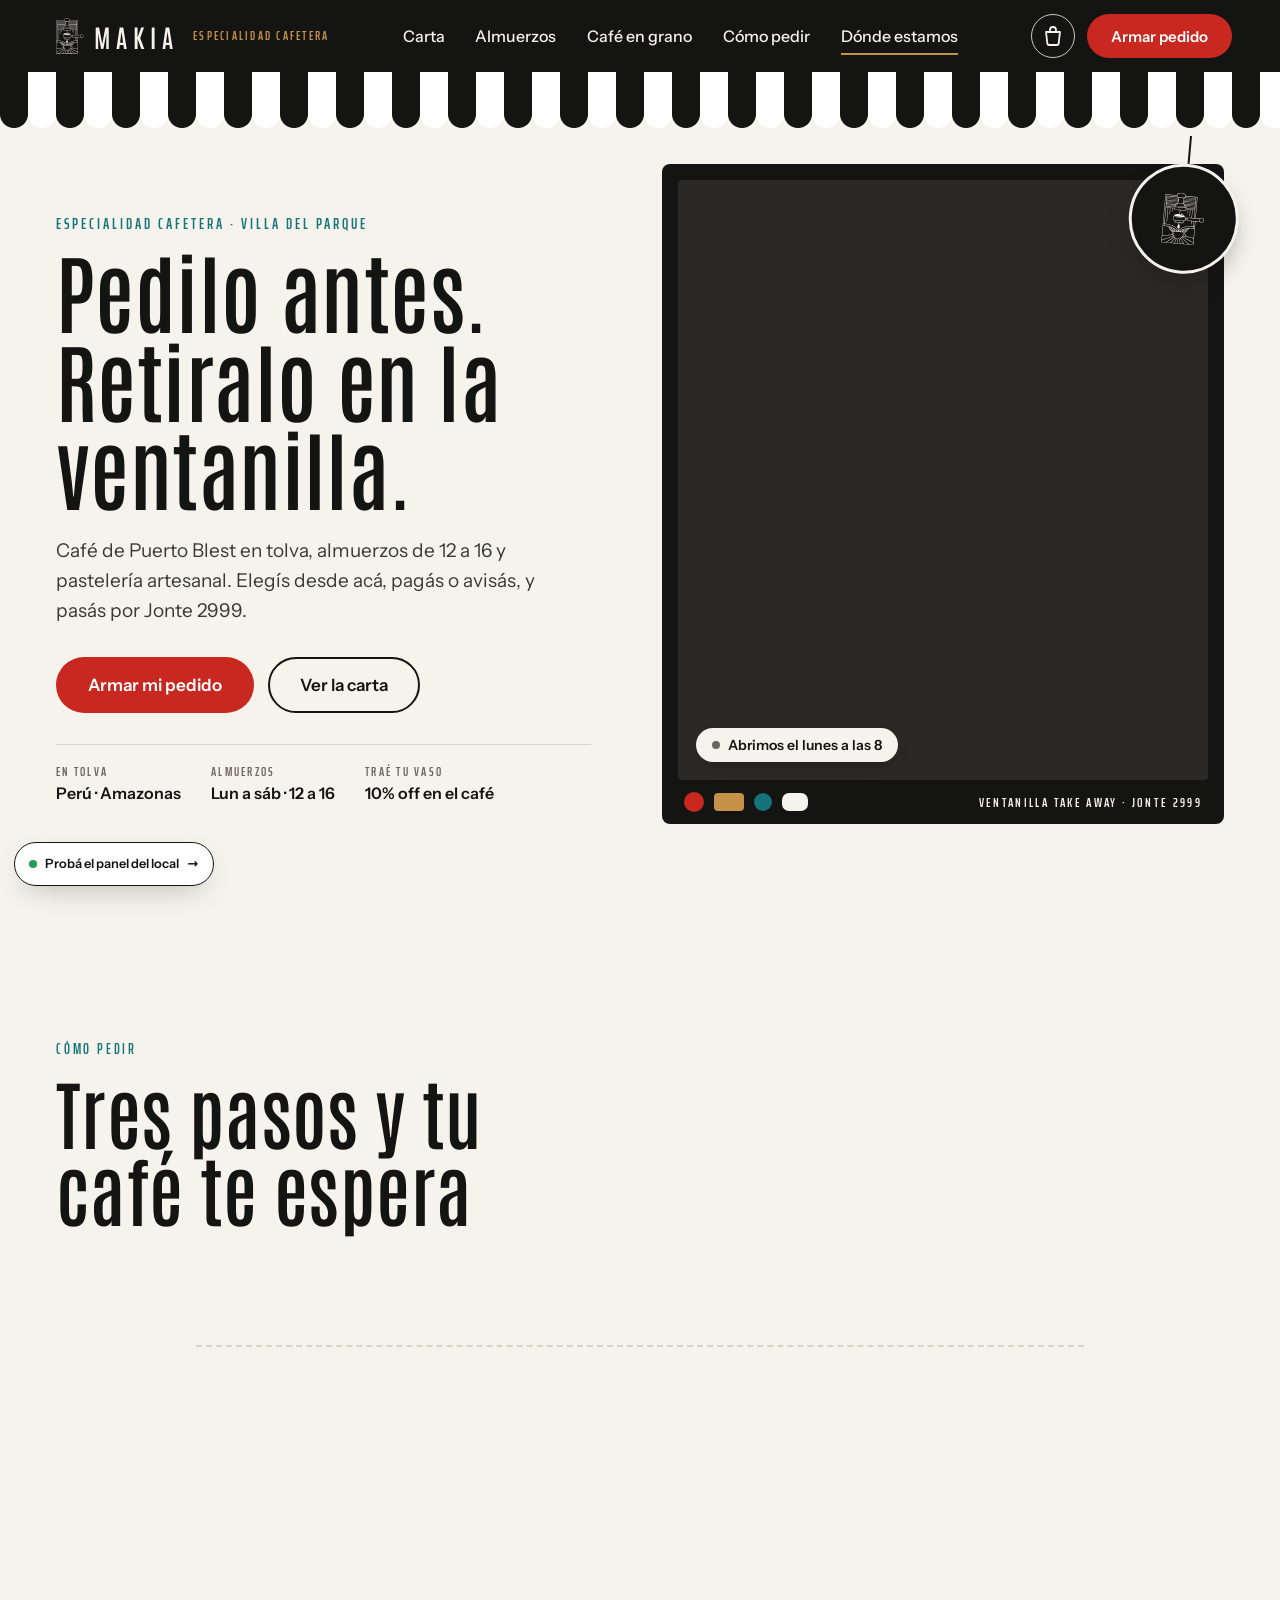
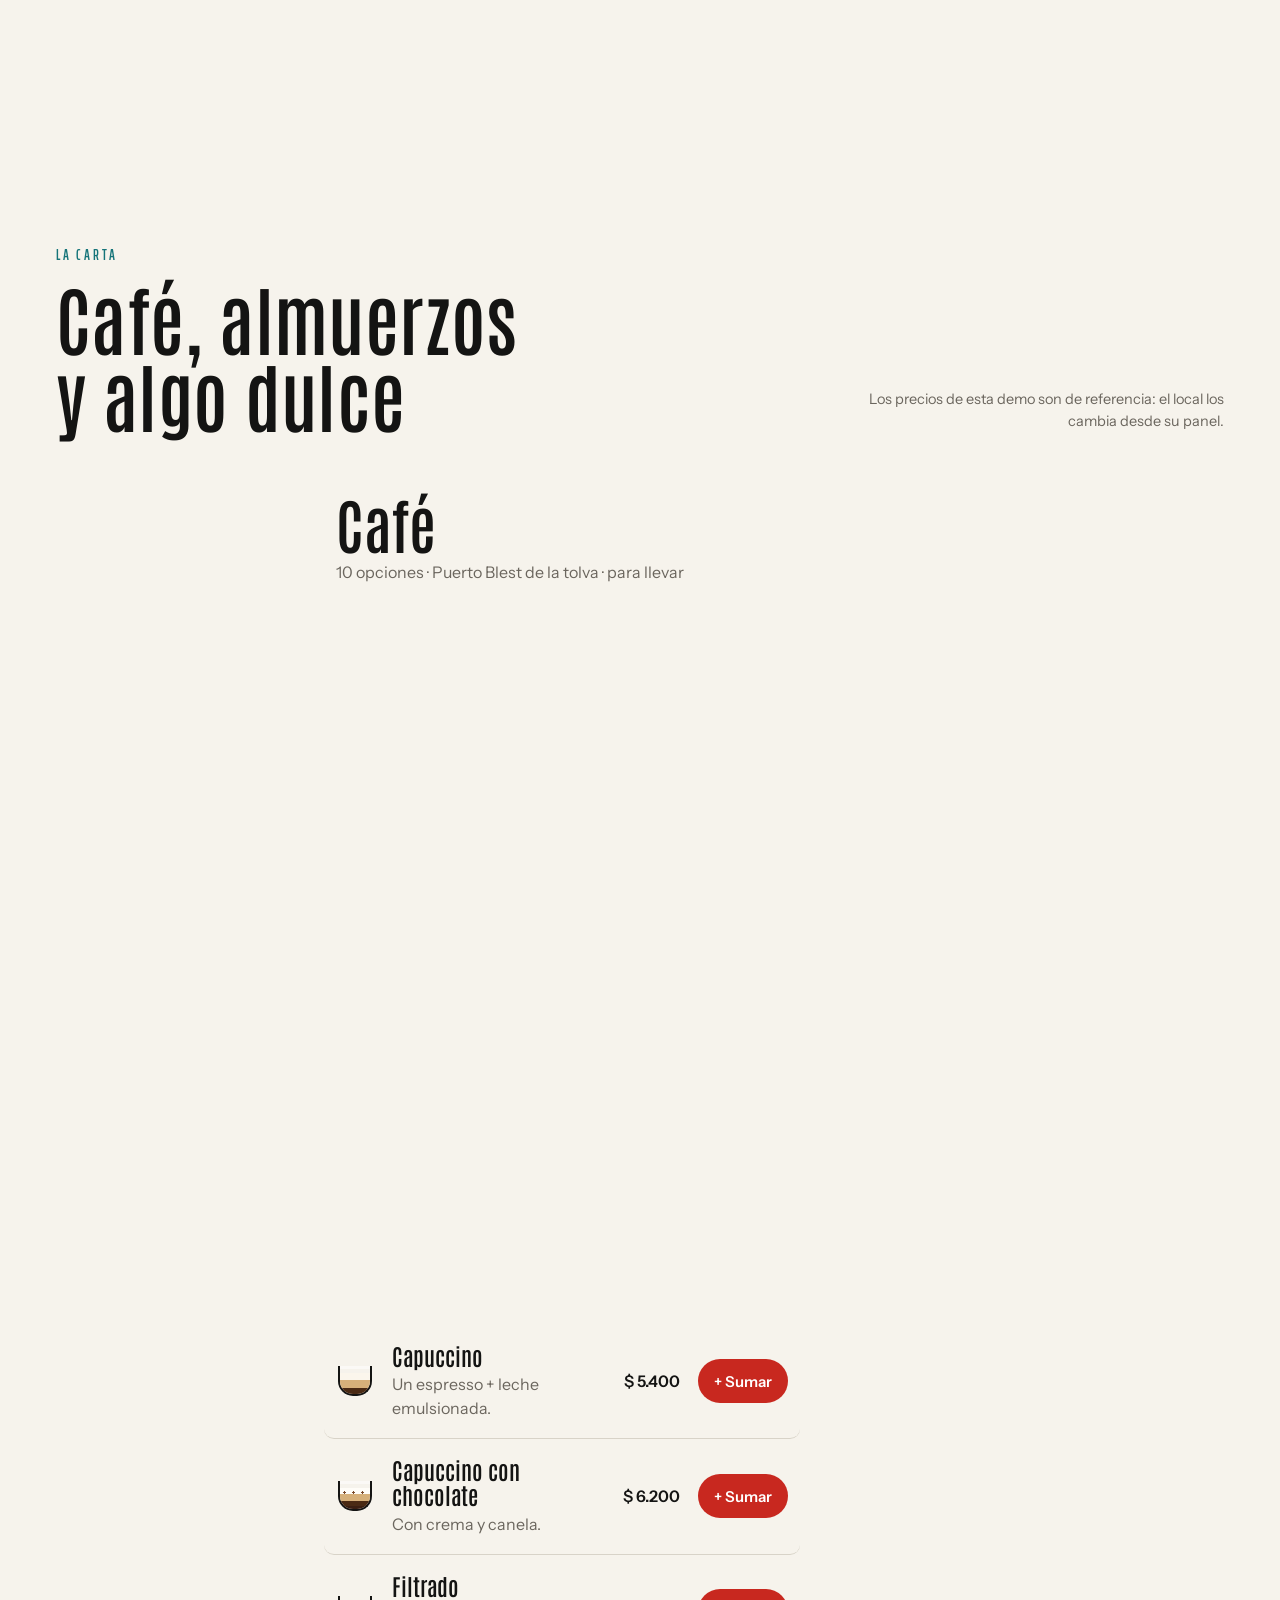
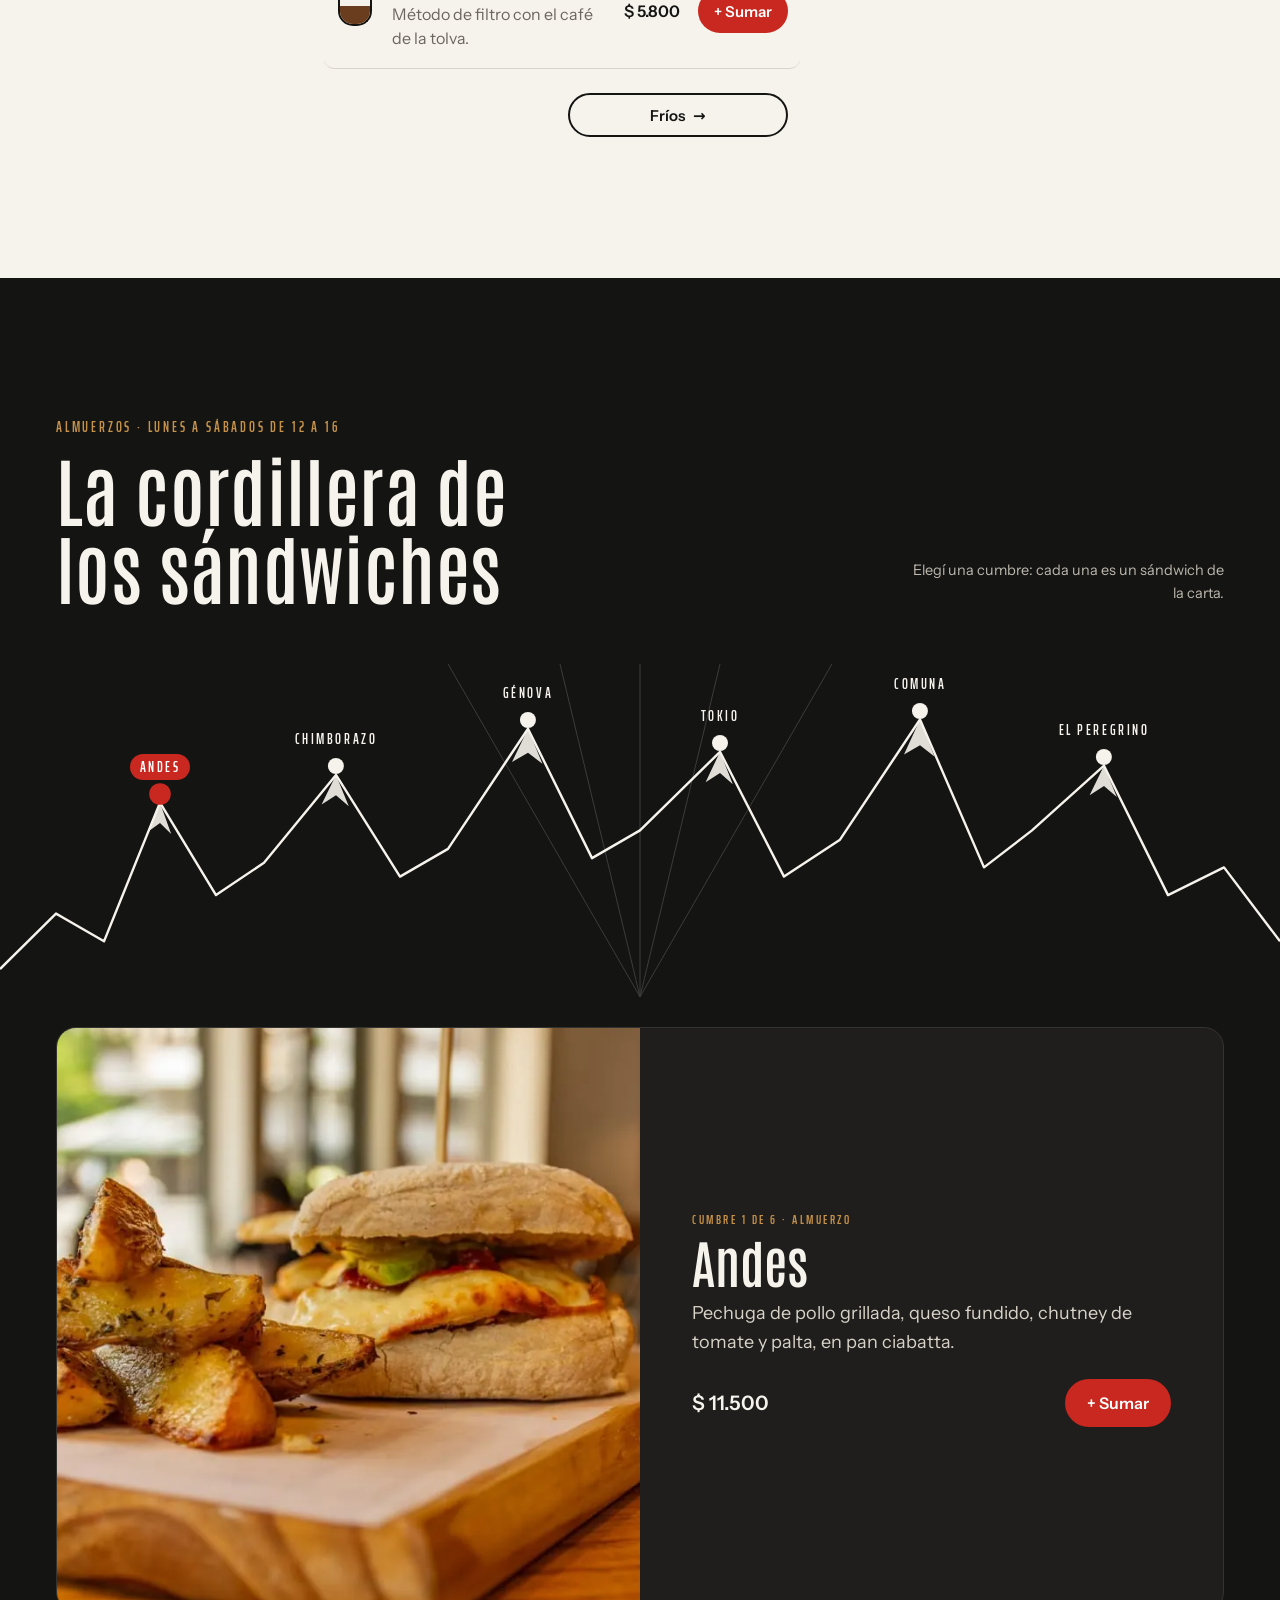
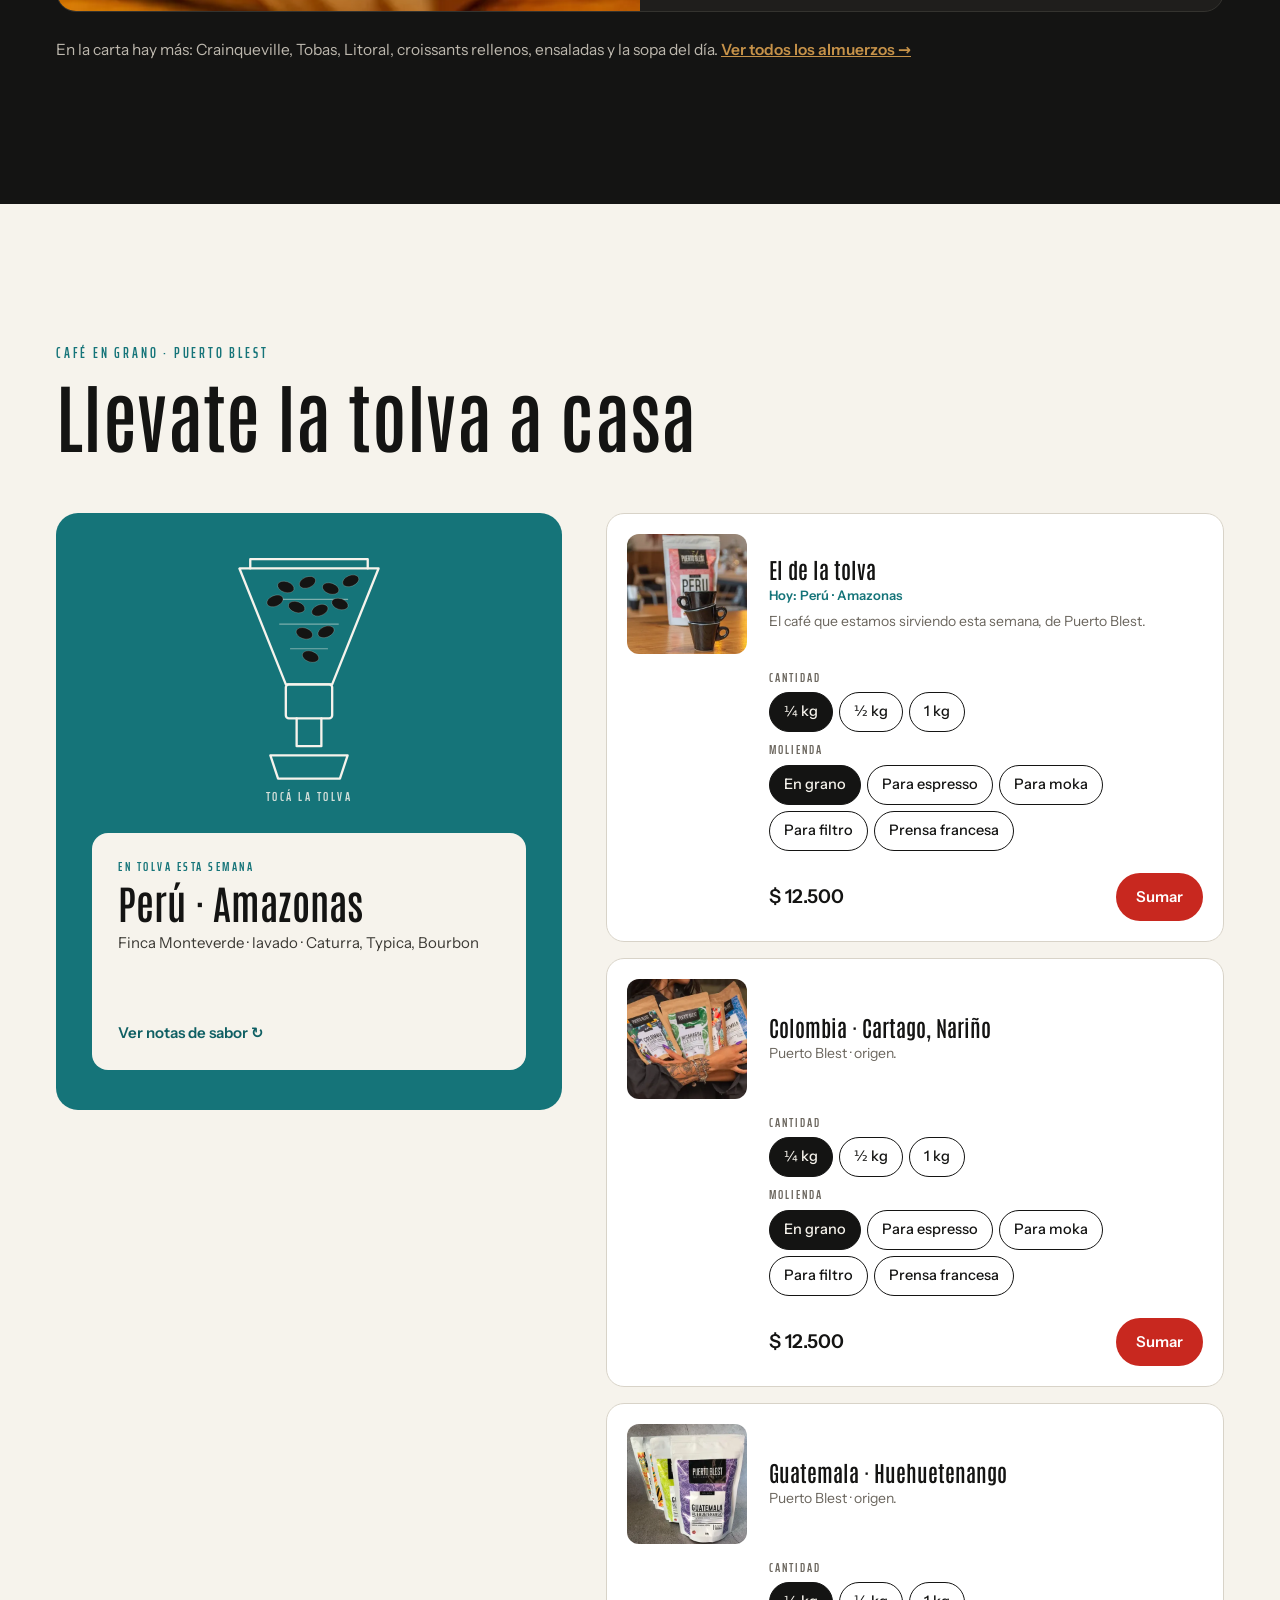
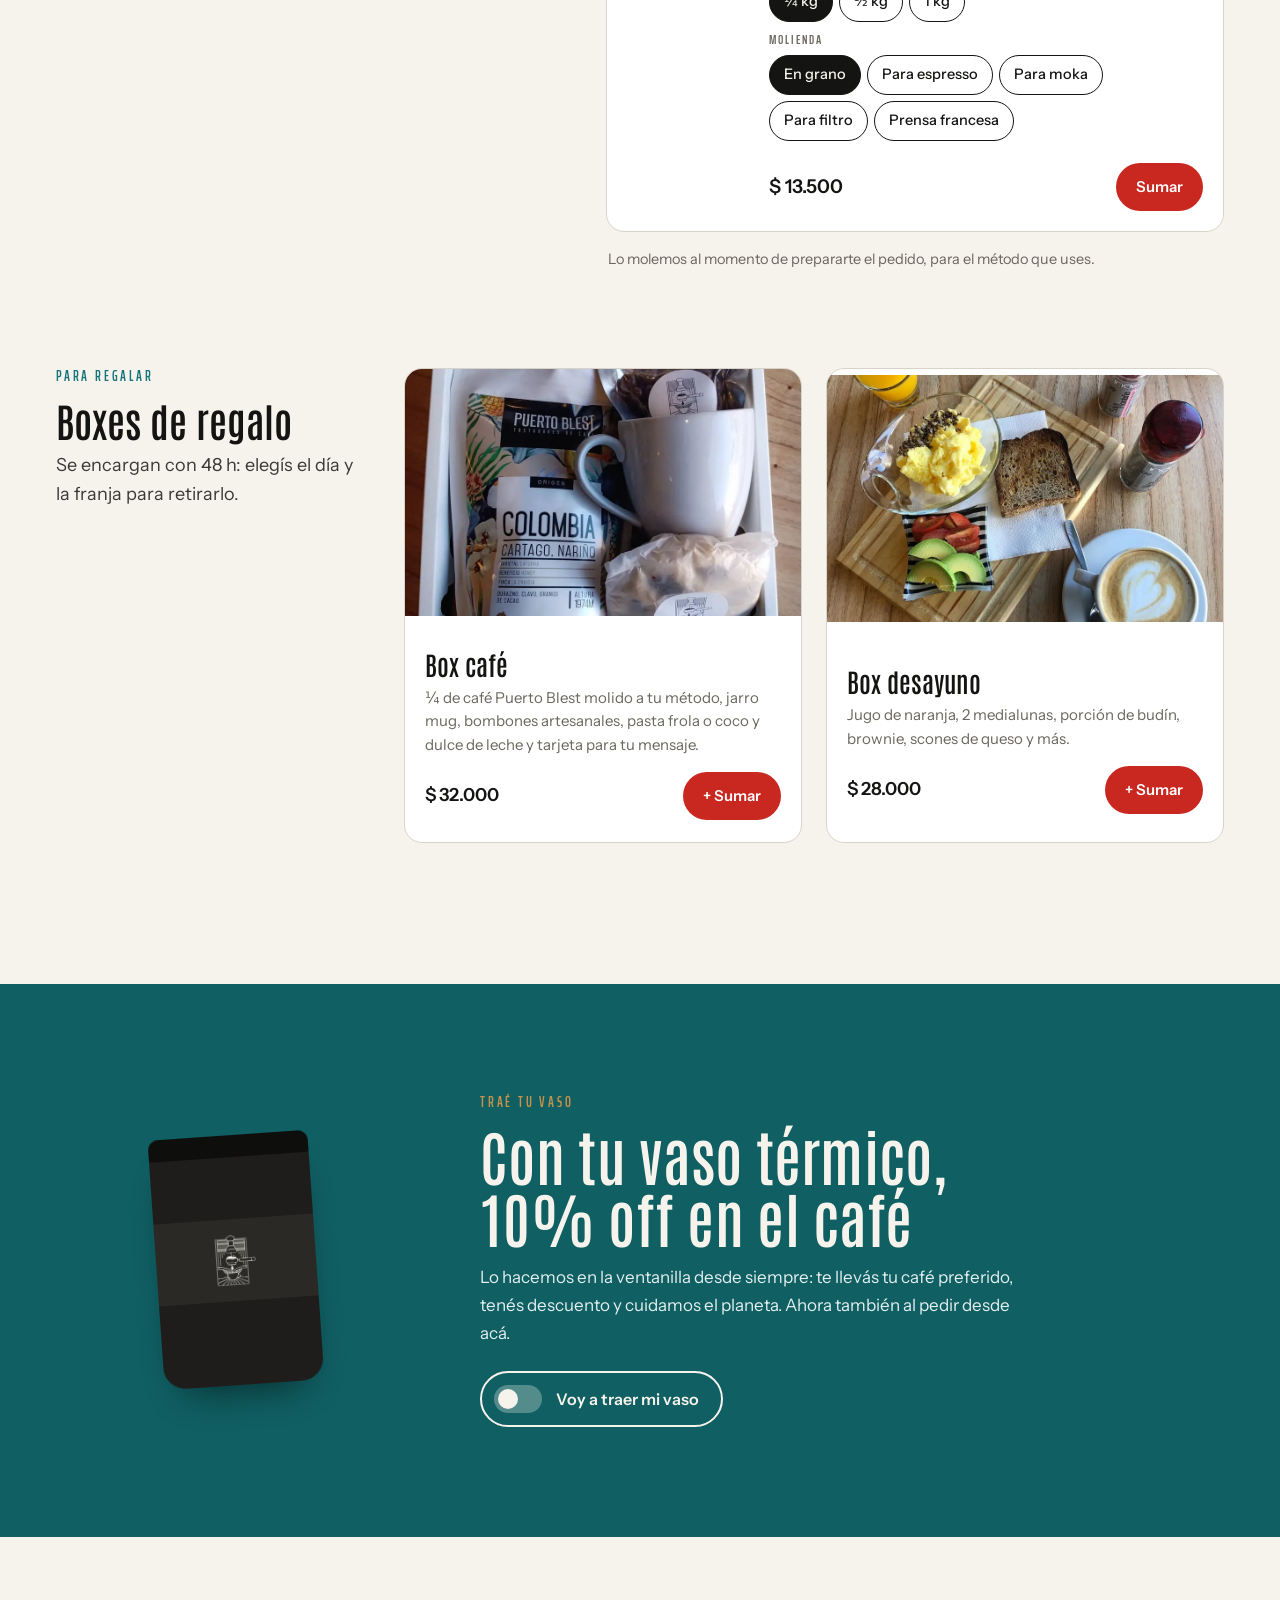
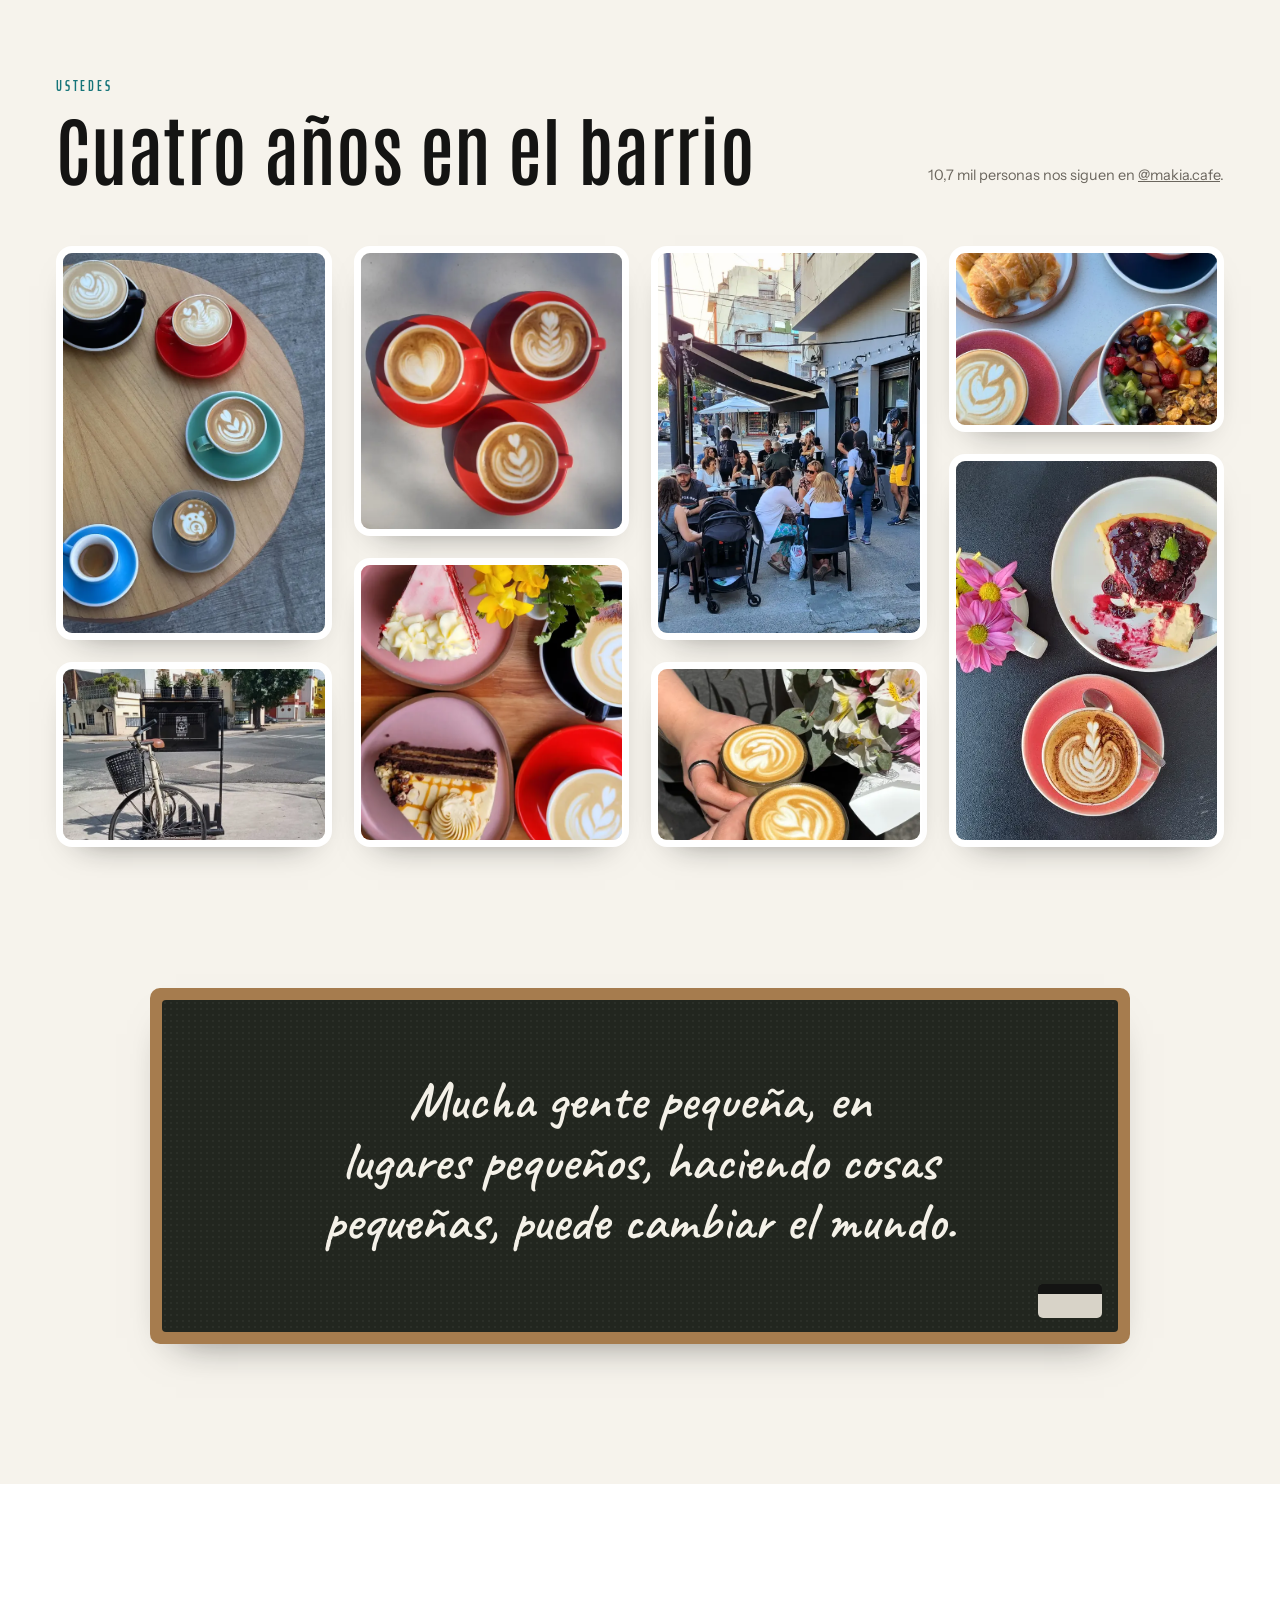
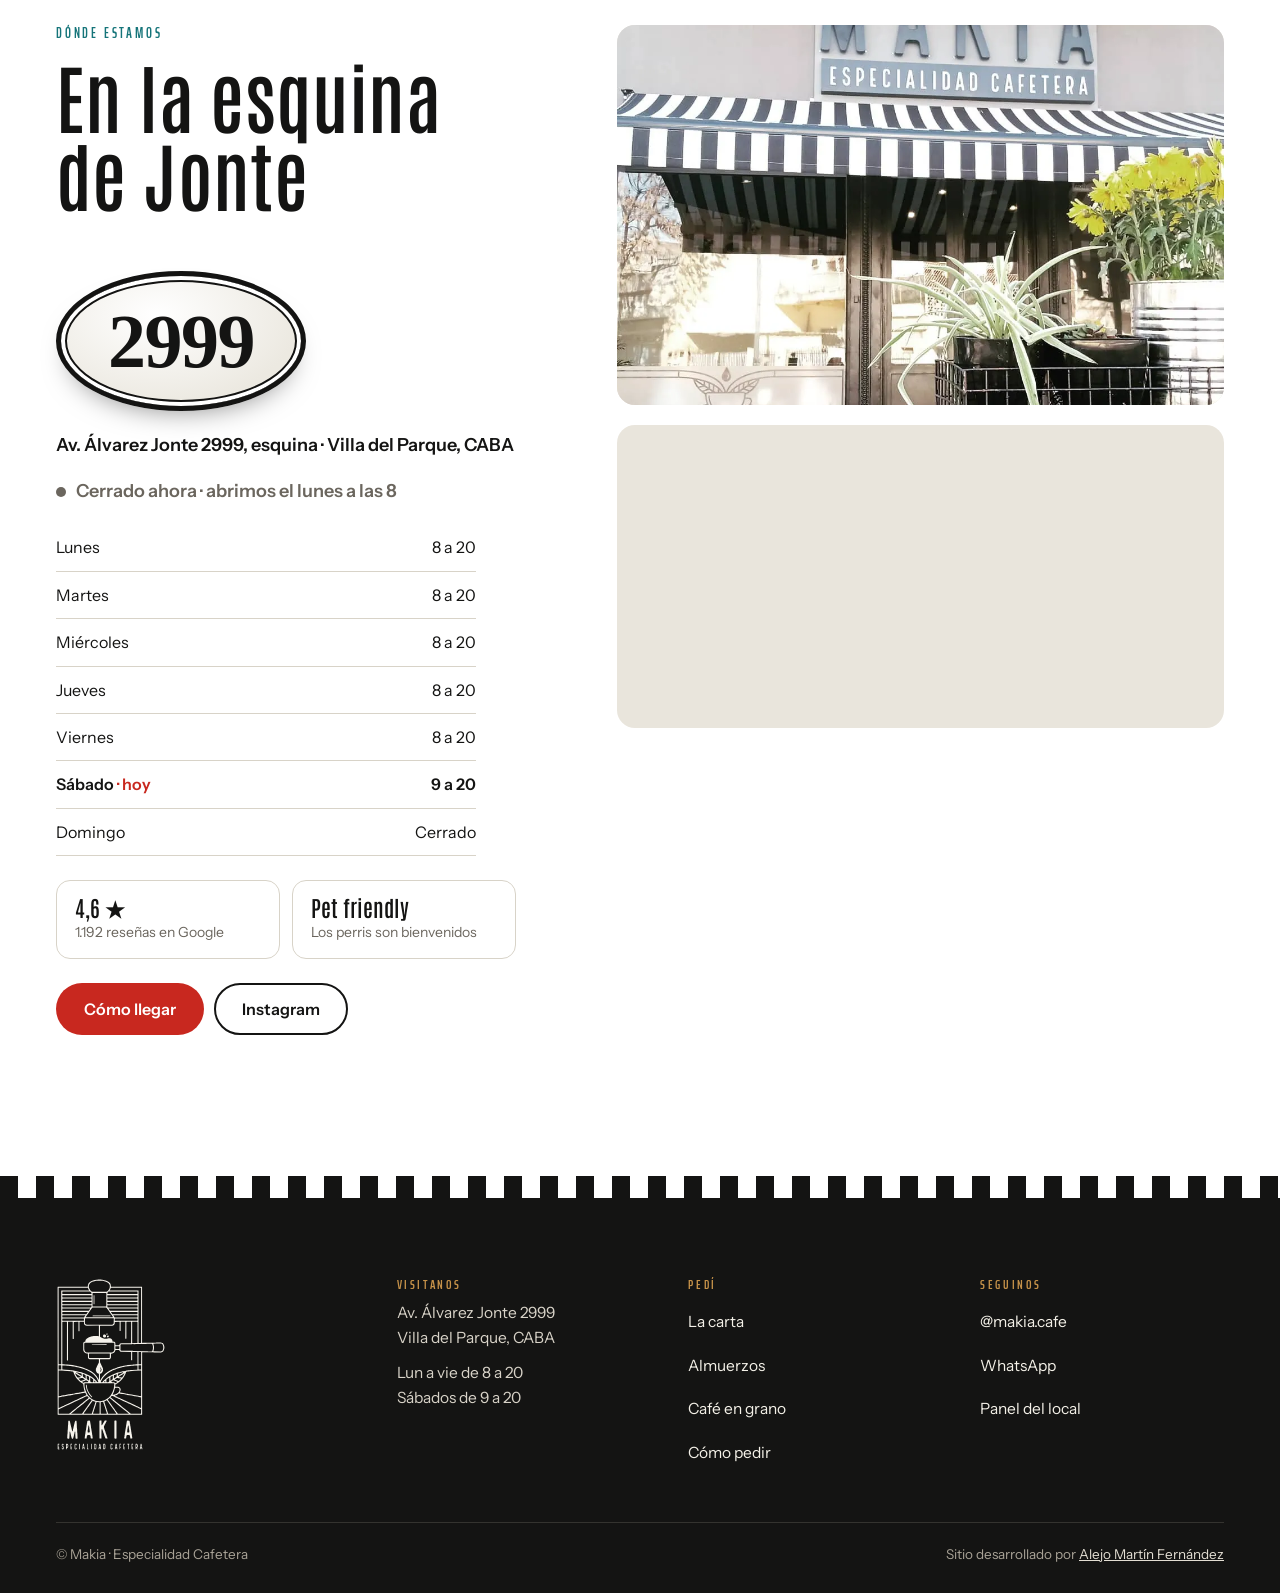
==== index.html @ 85fa6b1b "Demo web de Makia · Especialidad Cafetera (kit 1.11) Co-Authored-By: Claude Opus 5.5 <noreply@anthro" ====
<!doctype html>
<html lang="es">
<head>
<meta charset="utf-8">
<meta name="viewport" content="width=device-width, initial-scale=1, viewport-fit=cover">
<title>Makia · Especialidad Cafetera en Villa del Parque</title>
<meta name="description" content="Mirá la carta, pedí tu café y retiralo en la ventanilla de Jonte 2999. Café de Puerto Blest, almuerzos de 12 a 16 y café en grano.">
<meta property="og:type" content="website">
<meta property="og:site_name" content="Makia · Especialidad Cafetera">
<meta property="og:url" content="https://makia-cafe.vercel.app/">
<meta property="og:title" content="Makia · Especialidad Cafetera en Villa del Parque">
<meta property="og:description" content="Mirá la carta, pedí tu café y retiralo en la ventanilla de Jonte 2999.">
<meta property="og:image" content="https://makia-cafe.vercel.app/img/og.jpg?v=1">
<meta property="og:image:width" content="1200">
<meta property="og:image:height" content="630">
<meta property="og:image:type" content="image/jpeg">
<meta property="og:image:alt" content="Makia · Pedilo antes de llegar">
<meta name="twitter:card" content="summary_large_image">
<meta name="twitter:image" content="https://makia-cafe.vercel.app/img/og.jpg?v=1">
<meta name="theme-color" content="#141413">
<link rel="icon" href="img/favicon.png">
<link rel="apple-touch-icon" href="img/apple-touch-icon.png">
<script>
  // intro: solo con JS y sin "reducir movimiento" (así no hay parpadeo ni nada trabado)
  (function () { var d = document.documentElement; d.classList.add('js');
    if (!matchMedia('(prefers-reduced-motion: reduce)').matches) d.classList.add('con-intro'); })();
</script>
<link rel="preload" href="fonts/antonio-latin-600-normal.woff2" as="font" type="font/woff2" crossorigin>
<link rel="preload" href="fonts/instrument-sans-latin-400-normal.woff2" as="font" type="font/woff2" crossorigin>
<link rel="preload" as="image" href="img/h/hero-m.webp" imagesrcset="img/h/hero-m.webp 900w, img/h/hero-m-lg.webp 1300w" imagesizes="92vw" media="(max-width: 899px)">
<link rel="preload" as="image" href="img/h/hero-d.webp" imagesrcset="img/h/hero-d.webp 1100w, img/h/hero-d-lg.webp 1600w" imagesizes="(min-width: 1320px) 600px, 46vw" media="(min-width: 900px)">
<link rel="stylesheet" href="css/fuentes.css?v=1">
<link rel="stylesheet" href="kit/kit.css?v=3">
<link rel="stylesheet" href="css/makia.css?v=1">
</head>
<body>

<div class="intro" aria-hidden="true">
  <div class="intro__toldo"><span class="toldo"></span><span class="feston"></span></div>
  <div class="intro__logo">
    <img src="img/logo-crema.svg" alt="" width="344" height="540">
    <span class="intro__gota"></span>
  </div>
</div>

<a class="saltar" href="#carta">Ir a la carta</a>

<header class="top" id="top">
  <div class="top__in">
    <a class="marca" href="#inicio" aria-label="Makia, inicio">
      <img src="img/icono-crema.svg" alt="" width="344" height="431">
      <span class="marca__txt">MAKIA</span>
      <span class="marca__sub">Especialidad cafetera</span>
    </a>
    <nav class="nav" aria-label="Secciones">
      <a href="#carta">Carta</a><a href="#almuerzos">Almuerzos</a><a href="#grano">Café en grano</a><a href="#como">Cómo pedir</a><a href="#donde">Dónde estamos</a>
    </nav>
    <div class="top__acc">
      <button type="button" class="top__carro" data-kit-open="carrito" data-kit-target aria-label="Ver mi pedido">
        <svg viewBox="0 0 24 24" aria-hidden="true"><path d="M5 8h14l-1.3 11.1a2 2 0 0 1-2 1.9H8.3a2 2 0 0 1-2-1.9L5 8Z"/><path d="M9 8V6a3 3 0 0 1 6 0v2"/></svg>
        <b class="top__n" hidden>0</b>
      </button>
      <a class="btn btn--rojo btn--chico top__pedir" href="#carta">
        <span class="solo-d">Armar pedido</span><span class="solo-m">Pedir</span>
      </a>
      <button type="button" class="top__menu" aria-label="Abrir menú" aria-expanded="false" aria-controls="menu-m">
        <svg viewBox="0 0 24 24" aria-hidden="true"><path d="M4 7h16M4 12h16M4 17h16"/></svg>
      </button>
    </div>
  </div>
</header>

<div class="menu-m" id="menu-m" hidden>
  <nav aria-label="Menú">
    <a href="#carta">Carta</a><a href="#almuerzos">Almuerzos</a><a href="#grano">Café en grano</a><a href="#como">Cómo pedir</a><a href="#donde">Dónde estamos</a>
  </nav>
  <p class="menu-m__pie">Av. Álvarez Jonte 2999 · Lun a vie 8 a 20 · Sáb 9 a 20</p>
</div>

<main id="inicio">

  <!-- HERO · toldo y ventanilla -->
  <section class="hero" aria-labelledby="hero-t">
    <div class="hero__toldo" aria-hidden="true"><span class="toldo"></span><span class="feston"></span></div>
    <div class="hero__in">
      <div class="hero__txt">
        <p class="eti hero__eti"><span>Especialidad cafetera · Villa del Parque</span></p>
        <h1 class="hero__t" id="hero-t">
          <span class="ln"><span>Pedilo antes.</span></span>
          <span class="ln"><span>Retiralo en la</span></span>
          <span class="ln"><span>ventanilla.</span></span>
        </h1>
        <p class="hero__p"><span class="solo-d">Café de Puerto Blest en tolva, almuerzos de 12 a 16 y pastelería artesanal. Elegís desde acá, pagás o avisás, y pasás por Jonte 2999.</span><span class="solo-m">Café de Puerto Blest, almuerzos de 12 a 16 y pastelería. Elegís acá y pasás por Jonte 2999.</span></p>
        <div class="hero__ctas">
          <a class="btn btn--rojo" href="#carta">Armar mi pedido</a>
          <a class="btn btn--linea" href="#carta" data-ir-carta>Ver la carta</a>
        </div>
        <dl class="hero__info">
          <div><dt>En tolva</dt><dd data-kit-destacado="tolva.origen">Perú · Amazonas</dd></div>
          <div><dt>Almuerzos</dt><dd>Lun a sáb · 12 a 16</dd></div>
          <div><dt>Traé tu vaso</dt><dd>10% off en el café</dd></div>
        </dl>
      </div>
      <figure class="ventana">
        <div class="ventana__marco">
          <div class="ventana__foto">
            <picture>
              <source media="(min-width: 900px)" srcset="img/h/hero-d.webp 1100w, img/h/hero-d-lg.webp 1600w" sizes="(min-width: 1320px) 600px, 46vw">
              <img src="img/h/hero-m.webp" srcset="img/h/hero-m.webp 900w, img/h/hero-m-lg.webp 1300w" sizes="(max-width: 899px) 92vw, 600px" alt="Café para llevar y croissant de Makia" width="900" height="1250" fetchpriority="high" decoding="async">
            </picture>
            <span class="chip-abierto" data-abierto><i></i><span>Abierto · hasta las 20</span></span>
          </div>
          <div class="ventana__repisa" aria-hidden="true">
            <i class="st st--rojo"></i><i class="st st--crema"></i><i class="st st--turq"></i><i class="st st--blanco"></i>
            <span>Ventanilla take away · Jonte 2999</span>
          </div>
        </div>
        <div class="cartel" aria-hidden="true"><i></i><span><img src="img/icono-crema.svg" alt="" width="344" height="431"></span></div>
      </figure>
    </div>
  </section>

  <!-- CÓMO PEDIR -->
  <section class="pasos sec" id="como" aria-labelledby="pasos-t">
    <div class="wrap">
      <header class="cab" data-r>
        <p class="eti">Cómo pedir</p>
        <h2 class="t2" id="pasos-t">Tres pasos y tu café te espera</h2>
      </header>
      <ol class="pasos__lista">
        <li class="paso" data-r style="--d:0">
          <svg class="paso__ico" viewBox="0 0 64 64" aria-hidden="true"><path d="M18 16h28l-3 40H21Z"/><path d="M16 16h32M22 10h20l2 6H20Z"/><path d="M20 30h24"/></svg>
          <span class="paso__n">1</span>
          <h3>Elegí</h3><p>Tu café, el almuerzo o algo dulce de la carta. También el café en grano para tu casa.</p>
        </li>
        <li class="paso" data-r style="--d:1">
          <svg class="paso__ico" viewBox="0 0 64 64" aria-hidden="true"><rect x="20" y="6" width="24" height="52" rx="5"/><path d="M28 50h8"/><path d="M26 22l5 5 9-10"/></svg>
          <span class="paso__n">2</span>
          <h3>Pagá o avisá</h3><p>Con Mercado Pago, en efectivo al retirar o confirmando por WhatsApp. Elegís a qué hora pasás.</p>
        </li>
        <li class="paso" data-r style="--d:2">
          <svg class="paso__ico" viewBox="0 0 64 64" aria-hidden="true"><rect x="8" y="10" width="48" height="36" rx="2"/><path d="M8 46h48v8H8z"/><path d="M14 10V6h36v4"/><path d="M26 46c0-6 12-6 12 0"/></svg>
          <span class="paso__n">3</span>
          <h3>Retirá en la ventanilla</h3><p>Pasás por la ventanilla de Jonte 2999 y te lo damos listo. Con tu vaso térmico, 10% off.</p>
        </li>
      </ol>
    </div>
  </section>

  <!-- CARTA -->
  <section class="carta sec" id="carta" aria-labelledby="carta-t">
    <div class="wrap">
      <header class="cab cab--fila" data-r>
        <div>
          <p class="eti">La carta</p>
          <h2 class="t2" id="carta-t">Café, almuerzos y algo dulce</h2>
        </div>
        <p class="cab__nota">Los precios de esta demo son de referencia: el local los cambia desde su panel.</p>
      </header>
      <div class="carta__grid">
        <div class="carta__main">
          <div class="carta__head" aria-live="polite">
            <h3 class="carta__sec">Café</h3>
            <p class="carta__meta">10 opciones · todo para llevar por la ventanilla</p>
          </div>
          <div class="taza-m" aria-hidden="true">
            <div class="taza taza--m"><div class="taza__cuerpo"><div class="taza__liq"></div></div><i class="taza__asa"></i><i class="taza__plato"></i></div>
            <div class="taza-m__txt"><span class="eti eti--chica">Armá tu taza</span><b class="taza__nombre">Flat white</b><span class="taza__capas-t"></span></div>
          </div>
          <div data-kit="carta" id="carta-principal" data-kit-categorias="cafe,frios,entrepanes,dulce" class="carta__kit"></div>
          <div class="carta__nav">
            <button type="button" class="btn btn--linea btn--chico" data-carta-mover="-1"><span aria-hidden="true">←</span> <span data-carta-prev>Anterior</span></button>
            <button type="button" class="btn btn--linea btn--chico" data-carta-mover="1"><span data-carta-next>Siguiente</span> <span aria-hidden="true">→</span></button>
          </div>
        </div>
        <aside class="carta__aside" aria-hidden="true">
          <div class="aside__taza">
            <p class="eti eti--chica">Armá tu taza</p>
            <div class="taza taza--d"><div class="taza__cuerpo"><div class="taza__liq"></div></div><i class="taza__asa"></i><i class="taza__plato"></i></div>
            <b class="taza__nombre">Flat white</b>
            <ul class="taza__capas"></ul>
            <p class="aside__hint">Pasá el mouse por la carta y la taza se arma sola.</p>
          </div>
          <figure class="aside__foto">
            <div class="aside__img"><img alt="" width="900" height="900" decoding="async"></div>
            <figcaption></figcaption>
          </figure>
        </aside>
      </div>
    </div>
  </section>

  <!-- ALMUERZOS · la cordillera -->
  <section class="cordi sec sec--negra" id="almuerzos" aria-labelledby="cordi-t">
    <div class="wrap">
      <header class="cab cab--fila" data-r>
        <div>
          <p class="eti eti--crema">Almuerzos · lunes a sábados de 12 a 16</p>
          <h2 class="t2" id="cordi-t">La cordillera de los sándwiches</h2>
        </div>
        <p class="cab__nota">Elegí una cumbre: cada una es un sándwich de la carta.</p>
      </header>
    </div>
    <div class="cordi__scroll" tabindex="-1">
      <div class="cordi__mapa">
        <svg class="cordi__svg" viewBox="0 0 1600 360" preserveAspectRatio="none" aria-hidden="true">
          <path class="cordi__sol" d="M800 360 L560 0 M800 360 L700 0 M800 360 L800 0 M800 360 L900 0 M800 360 L1040 0"/>
          <path class="cordi__linea" d="M0 330 L70 270 L130 300 L200 150 L270 250 L330 215 L420 120 L500 230 L560 200 L660 70 L740 210 L800 180 L900 95 L980 230 L1050 190 L1150 60 L1230 220 L1290 180 L1380 110 L1460 250 L1530 220 L1600 300"/>
          <path class="cordi__nieve" d="M200 150 L184 182 L200 172 L214 184 Z M420 120 L402 152 L420 142 L436 154 Z M660 70 L640 106 L660 96 L678 108 Z M900 95 L882 128 L900 118 L916 130 Z M1150 60 L1130 98 L1150 88 L1168 100 Z M1380 110 L1362 142 L1380 132 L1396 144 Z"/>
        </svg>
        <div class="cordi__cumbres" data-cumbres></div>
      </div>
    </div>
    <div class="wrap">
      <article class="postal" data-postal aria-live="polite">
        <div class="postal__foto"><img alt="" width="900" height="900" decoding="async"></div>
        <div class="postal__txt">
          <p class="eti eti--chica eti--crema postal__alt">Cumbre</p>
          <h3 class="postal__t"></h3>
          <p class="postal__d"></p>
          <div class="postal__pie"><b class="postal__precio"></b><div class="postal__qty"></div></div>
        </div>
      </article>
      <p class="cordi__mas">En la carta hay más: Crainqueville, Tobas, Litoral, croissants rellenos, ensaladas y la sopa del día. <a href="#carta" data-ir-cat="entrepanes">Ver todos los almuerzos →</a></p>
    </div>
  </section>

  <!-- TOLVA + CAFÉ EN GRANO -->
  <section class="tolva sec" id="grano" aria-labelledby="tolva-t">
    <div class="wrap">
      <header class="cab" data-r>
        <p class="eti">Café en grano · Puerto Blest</p>
        <h2 class="t2" id="tolva-t">Llevate la tolva a casa</h2>
      </header>
      <div class="tolva__grid">
        <div class="tolva__wow" data-r>
          <button type="button" class="tolva__btn" data-tolva aria-label="Ver el café que está en la tolva">
            <svg class="tolva__svg" viewBox="0 0 220 300" aria-hidden="true">
              <path class="tl" d="M20 20 H200 L140 170 H80 Z"/>
              <path class="tl" d="M34 20 V8 H186 V20"/>
              <rect class="tl" x="80" y="170" width="60" height="44" rx="4"/>
              <path class="tl" d="M94 214 V250 H126 V214"/>
              <path class="tl tl--fina" d="M60 60 H160 M72 92 H148 M86 124 H134"/>
              <g class="granos">
                <ellipse cx="80" cy="44" rx="11" ry="7"/><ellipse cx="108" cy="38" rx="11" ry="7"/><ellipse cx="138" cy="46" rx="11" ry="7"/><ellipse cx="164" cy="36" rx="11" ry="7"/>
                <ellipse cx="94" cy="70" rx="11" ry="7"/><ellipse cx="124" cy="74" rx="11" ry="7"/><ellipse cx="150" cy="66" rx="11" ry="7"/><ellipse cx="66" cy="62" rx="11" ry="7"/>
                <ellipse cx="104" cy="104" rx="11" ry="7"/><ellipse cx="132" cy="102" rx="11" ry="7"/><ellipse cx="112" cy="134" rx="11" ry="7"/>
              </g>
              <g class="caen"><ellipse cx="110" cy="230" rx="7" ry="4.5"/><ellipse cx="106" cy="230" rx="7" ry="4.5"/><ellipse cx="114" cy="230" rx="7" ry="4.5"/></g>
              <path class="tl" d="M60 262 H160 L150 292 H70 Z"/>
            </svg>
            <span class="tolva__toca">Tocá la tolva</span>
          </button>
          <div class="ficha" data-ficha>
            <div class="ficha__cara ficha__cara--a">
              <p class="eti eti--chica eti--turq">En tolva esta semana</p>
              <h3 class="ficha__t" data-kit-destacado="tolva.origen">Perú · Amazonas</h3>
              <p class="ficha__d" data-kit-destacado="tolva.finca">Finca Monteverde · lavado · Caturra, Typica, Bourbon</p>
              <button type="button" class="ficha__girar" data-tolva>Ver notas de sabor ↻</button>
            </div>
            <div class="ficha__cara ficha__cara--b">
              <p class="eti eti--chica eti--turq">Notas de sabor</p>
              <p class="ficha__notas" data-kit-destacado="tolva.notas">Aroma a caramelo, muy dulce y de acidez leve.</p>
              <a class="btn btn--rojo btn--chico" href="#tienda" data-ir-tienda>Llevate ¼ de este</a>
              <button type="button" class="ficha__girar" data-tolva>Volver ↺</button>
            </div>
          </div>
        </div>
        <div class="tienda">
          <div data-kit="carta" id="tienda" data-kit-categorias="grano" class="tienda__kit"></div>
          <p class="tienda__hint" aria-hidden="true">Deslizá para ver más orígenes →</p>
          <p class="tienda__nota">Lo molemos al momento de prepararte el pedido, para el método que uses.</p>
        </div>
      </div>
      <div class="boxes" data-r>
        <div class="boxes__cab">
          <p class="eti">Para regalar</p>
          <h3 class="t3">Boxes de regalo</h3>
          <p>Se encargan con 48 h: elegís el día y la franja para retirarlo.</p>
        </div>
        <div data-kit="carta" id="boxes" data-kit-categorias="boxes" class="boxes__kit"></div>
      </div>
    </div>
  </section>

  <!-- TRAÉ TU VASO -->
  <section class="vaso" aria-labelledby="vaso-t">
    <div class="wrap vaso__in">
      <div class="vaso__dib" aria-hidden="true">
        <div class="ecovaso"><i class="ecovaso__tapa"></i><i class="ecovaso__faja"><img src="img/icono-crema.svg" alt="" width="344" height="431"></i><i class="ecovaso__cafe"></i></div>
      </div>
      <div class="vaso__txt" data-r>
        <p class="eti eti--crema">Traé tu vaso</p>
        <h2 class="t2" id="vaso-t">Con tu vaso térmico, 10% off en el café</h2>
        <p>Lo hacemos en la ventanilla desde siempre: te llevás tu café preferido, tenés descuento y cuidamos el planeta. Ahora también al pedir desde acá.</p>
        <button type="button" class="vaso__sw" role="switch" aria-checked="false" data-vaso>
          <span class="vaso__sw-i" aria-hidden="true"></span><span>Voy a traer mi vaso</span>
        </button>
      </div>
    </div>
  </section>

  <!-- USTEDES -->
  <section class="ustedes sec" aria-labelledby="ust-t">
    <div class="wrap">
      <header class="cab cab--fila" data-r>
        <div><p class="eti">Ustedes</p><h2 class="t2" id="ust-t">Cuatro años en el barrio</h2></div>
        <p class="cab__nota">10,7 mil personas nos siguen en <a href="https://www.instagram.com/makia.cafe/" target="_blank" rel="noopener">@makia.cafe</a>.</p>
      </header>
      <div class="mazo" data-mazo aria-label="Fotos de Makia, deslizá para pasar">
        <figure><img src="img/g/039-s.webp" alt="Tazas de colores sobre la mesa" width="640" height="1137" loading="lazy" decoding="async"></figure>
        <figure><img src="img/g/040-s.webp" alt="Desayuno completo visto desde arriba" width="640" height="853" loading="lazy" decoding="async"></figure>
        <figure><img src="img/g/001-s.webp" alt="Dos cafés y un ramo de flores" width="640" height="1135" loading="lazy" decoding="async"></figure>
        <figure><img src="img/g/052-s.webp" alt="Tres tazas rojas con latte art" width="640" height="640" loading="lazy" decoding="async"></figure>
        <figure><img src="img/g/178-s.webp" alt="La vereda de Makia llena de gente" width="640" height="781" loading="lazy" decoding="async"></figure>
        <figure><img src="img/g/061-s.webp" alt="Tortas y café" width="640" height="800" loading="lazy" decoding="async"></figure>
        <figure><img src="img/g/086-s.webp" alt="Tarta de frutos rojos y café" width="640" height="640" loading="lazy" decoding="async"></figure>
        <figure><img src="img/g/260-s.webp" alt="La esquina de Jonte con una bici" width="640" height="800" loading="lazy" decoding="async"></figure>
        <p class="mazo__hint" aria-hidden="true">Deslizá</p>
      </div>
      <div class="mosaico" aria-label="Fotos de Makia">
        <figure class="m1" data-r><img src="img/g/039-s.webp" alt="Tazas de colores sobre la mesa" width="640" height="1137" loading="lazy" decoding="async"></figure>
        <figure class="m2" data-r style="--d:1"><img src="img/g/052-s.webp" alt="Tres tazas rojas con latte art" width="640" height="640" loading="lazy" decoding="async"></figure>
        <figure class="m3" data-r style="--d:2"><img src="img/g/178.webp" alt="La vereda de Makia llena de gente" width="989" height="1208" loading="lazy" decoding="async"></figure>
        <figure class="m4" data-r style="--d:1"><img src="img/g/040-s.webp" alt="Desayuno completo visto desde arriba" width="640" height="853" loading="lazy" decoding="async"></figure>
        <figure class="m5" data-r style="--d:2"><img src="img/g/061-s.webp" alt="Tortas y café" width="640" height="800" loading="lazy" decoding="async"></figure>
        <figure class="m6" data-r style="--d:3"><img src="img/g/001-s.webp" alt="Dos cafés y un ramo de flores" width="640" height="1135" loading="lazy" decoding="async"></figure>
        <figure class="m7" data-r style="--d:2"><img src="img/g/086-s.webp" alt="Tarta de frutos rojos y café" width="640" height="640" loading="lazy" decoding="async"></figure>
        <figure class="m8" data-r style="--d:3"><img src="img/g/260-s.webp" alt="La esquina de Jonte con una bici" width="640" height="800" loading="lazy" decoding="async"></figure>
      </div>
    </div>
  </section>

  <!-- PIZARRÓN -->
  <section class="pizarron" aria-label="Frases del pizarrón">
    <div class="wrap">
      <div class="pizarron__marco" data-r>
        <div class="pizarron__tabla">
          <p class="pizarron__frase" data-frase>Mucha gente pequeña, en lugares pequeños, haciendo cosas pequeñas, puede cambiar el mundo.</p>
          <button type="button" class="pizarron__borrador" data-borrar aria-label="Otra frase del pizarrón"><i aria-hidden="true"></i></button>
        </div>
      </div>
    </div>
  </section>

  <!-- DÓNDE ESTAMOS -->
  <section class="donde sec" id="donde" aria-labelledby="donde-t">
    <div class="wrap donde__grid">
      <div class="donde__txt">
        <header class="cab" data-r>
          <p class="eti">Dónde estamos</p>
          <h2 class="t2" id="donde-t">En la esquina de Jonte</h2>
        </header>
        <div class="placa" data-r aria-label="Av. Álvarez Jonte 2999"><span>2999</span></div>
        <p class="donde__dir" data-r>Av. Álvarez Jonte 2999, esquina · Villa del Parque, CABA</p>
        <div class="donde__estado" data-abierto-largo data-r><i></i><span>Abierto ahora</span></div>
        <ul class="horas" data-horas data-r>
          <li data-dia="lun"><span>Lunes</span><span>8 a 20</span></li>
          <li data-dia="mar"><span>Martes</span><span>8 a 20</span></li>
          <li data-dia="mie"><span>Miércoles</span><span>8 a 20</span></li>
          <li data-dia="jue"><span>Jueves</span><span>8 a 20</span></li>
          <li data-dia="vie"><span>Viernes</span><span>8 a 20</span></li>
          <li data-dia="sab"><span>Sábado</span><span>9 a 20</span></li>
          <li data-dia="dom"><span>Domingo</span><span>Cerrado</span></li>
        </ul>
        <div class="donde__datos" data-r>
          <a class="dato" href="https://www.google.com/maps/search/?api=1&amp;query=Makia+Especialidad+Cafetera+Av.+%C3%81lvarez+Jonte+2999" target="_blank" rel="noopener"><b>4,6 ★</b><span>1.192 reseñas en Google</span></a>
          <span class="dato"><b>Pet friendly</b><span>Los perris son bienvenidos</span></span>
        </div>
        <div class="donde__ctas" data-r>
          <a class="btn btn--rojo" href="https://www.google.com/maps/dir/?api=1&amp;destination=Av.+%C3%81lvarez+Jonte+2999,+CABA" target="_blank" rel="noopener">Cómo llegar</a>
          <a class="btn btn--linea" href="https://www.instagram.com/makia.cafe/" target="_blank" rel="noopener">Instagram</a>
        </div>
      </div>
      <div class="donde__visual" data-r>
        <figure class="donde__foto"><img src="img/g/230.webp" alt="El frente de Makia con el toldo a rayas" width="1080" height="1080" loading="lazy" decoding="async"></figure>
        <div class="donde__mapa"><iframe title="Mapa de Makia en Av. Álvarez Jonte 2999" src="about:blank" data-src="https://www.google.com/maps?q=Av.+%C3%81lvarez+Jonte+2999,+Buenos+Aires&amp;z=16&amp;output=embed" loading="lazy" referrerpolicy="no-referrer-when-downgrade"></iframe></div>
      </div>
    </div>
  </section>
</main>

<footer class="pie">
  <div class="pie__toldo" aria-hidden="true"><span class="toldo"></span></div>
  <div class="wrap pie__grid">
    <div class="pie__marca"><img src="img/logo-crema.svg" alt="Makia · Especialidad cafetera" width="344" height="540" loading="lazy"></div>
    <div><h3>Visitanos</h3><p>Av. Álvarez Jonte 2999<br>Villa del Parque, CABA</p><p>Lun a vie de 8 a 20<br>Sábados de 9 a 20</p></div>
    <div><h3>Pedí</h3><ul><li><a href="#carta">La carta</a></li><li><a href="#almuerzos">Almuerzos</a></li><li><a href="#grano">Café en grano</a></li><li><a href="#como">Cómo pedir</a></li></ul></div>
    <div><h3>Seguinos</h3><ul><li><a href="https://www.instagram.com/makia.cafe/" target="_blank" rel="noopener">@makia.cafe</a></li><li><a href="https://wa.me/5491140449315" target="_blank" rel="noopener">WhatsApp</a></li><li><a href="admin/" target="_blank" rel="noopener">Panel del local</a></li></ul></div>
  </div>
  <div class="wrap pie__legal">
    <p>© Makia · Especialidad Cafetera</p>
    <p class="credito">Sitio desarrollado por <a href="https://alejomfernandez.com.ar" target="_blank" rel="noopener">Alejo Martín Fernández</a></p>
  </div>
</footer>

<!-- confirmación: el ticket sale por la ventanilla -->
<div class="tk" hidden>
  <div class="tk__back" data-tk-cerrar></div>
  <div class="tk__caja" role="dialog" aria-modal="true" aria-labelledby="tk-t">
    <button type="button" class="tk__x" data-tk-cerrar aria-label="Cerrar">×</button>
    <p class="eti eti--chica eti--crema tk__eti">Pedido confirmado</p>
    <h2 class="tk__t" id="tk-t">Te esperamos en la ventanilla</h2>
    <div class="tk__ventana">
      <div class="tk__rendija"></div>
      <div class="tk__papel">
        <p class="tk__local">Makia · ventanilla</p>
        <b class="tk__cod">#MK-000</b>
        <p class="tk__cuando"></p>
        <ul class="tk__items"></ul>
        <p class="tk__pago"></p>
      </div>
    </div>
    <p class="tk__sub"></p>
    <div class="tk__ctas"><a class="btn btn--rojo" href="#" target="_blank" rel="noopener" data-tk-wa hidden>Abrir WhatsApp</a><button type="button" class="btn btn--crema" data-tk-cerrar>Listo</button></div>
  </div>
</div>

<div class="lb" hidden>
  <div class="lb__back" data-lb-cerrar></div>
  <figure class="lb__caja" role="dialog" aria-modal="true" aria-label="Foto del plato">
    <button type="button" class="tk__x" data-lb-cerrar aria-label="Cerrar">×</button>
    <img alt="" width="900" height="900">
    <figcaption></figcaption>
  </figure>
</div>

<script type="module" src="js/makia.js?v=1"></script>
</body>
</html>
---- css/fuentes.css ----
/* Fuentes de Makia (las usa la web, el panel y la carta del QR) */
@font-face { font-family: 'Antonio'; font-weight: 600; font-display: swap; src: url(../fonts/antonio-latin-600-normal.woff2) format('woff2'); }
@font-face { font-family: 'Antonio'; font-weight: 700; font-display: swap; src: url(../fonts/antonio-latin-700-normal.woff2) format('woff2'); }
@font-face { font-family: 'Saira Extra Condensed'; font-weight: 500; font-display: swap; src: url(../fonts/saira-extra-condensed-latin-500-normal.woff2) format('woff2'); }
@font-face { font-family: 'Saira Extra Condensed'; font-weight: 600; font-display: swap; src: url(../fonts/saira-extra-condensed-latin-600-normal.woff2) format('woff2'); }
@font-face { font-family: 'Instrument Sans'; font-weight: 400; font-display: swap; src: url(../fonts/instrument-sans-latin-400-normal.woff2) format('woff2'); }
@font-face { font-family: 'Instrument Sans'; font-weight: 500; font-display: swap; src: url(../fonts/instrument-sans-latin-500-normal.woff2) format('woff2'); }
@font-face { font-family: 'Instrument Sans'; font-weight: 600; font-display: swap; src: url(../fonts/instrument-sans-latin-600-normal.woff2) format('woff2'); }
@font-face { font-family: 'Caveat'; font-weight: 600; font-display: swap; src: url(../fonts/caveat-latin-600-normal.woff2) format('woff2'); }
---- kit/kit.css ----
/* KIT DEMOS — estilos de módulos y popups.
   Todo sale de las variables --kit-* que arma core/theme.js desde cliente.json → marca.
   Cada demo puede pisar cualquier variable o clase .kit-* en su propio CSS. */

:root {
  --kit-bg: #fff; --kit-surface: #fff; --kit-text: #151515; --kit-muted: #666; --kit-primary: #111; --kit-on-primary: #fff;
  --kit-accent: #fc0; --kit-on-accent: #111; --kit-border: #ddd; --kit-ok: #1f9d55; --kit-warn: #d97706; --kit-danger: #d42a1d;
  --kit-font-head: inherit; --kit-font-body: inherit; --kit-head-case: uppercase;
  --kit-radius: 14px; --kit-radius-btn: 12px; --kit-border-w: 1.5px; --kit-shadow: 0 10px 30px -12px rgba(0,0,0,.35);
  --kit-ease: cubic-bezier(.2,.8,.2,1); --kit-z: 9000;
}
.kit-root, .kit-root *, .kit-root *::before, .kit-root *::after { box-sizing: border-box; }
.kit-root [hidden], .kit-root[hidden] { display: none !important; }
.kit-root { font-family: var(--kit-font-body); color: var(--kit-text); -webkit-tap-highlight-color: transparent; }
.kit-sr { position: absolute !important; width: 1px; height: 1px; overflow: hidden; clip: rect(0 0 0 0); white-space: nowrap; }
html.kit-lock { overflow: hidden; }
html.kit-lock body { overflow: hidden; touch-action: none; }

/* ---------- botones ---------- */
.kit-btn {
  appearance: none; display: inline-flex; align-items: center; justify-content: center; gap: .45em;
  min-height: 44px; padding: .7em 1.15em; border: var(--kit-border-w) solid var(--kit-primary); border-radius: var(--kit-radius-btn);
  background: var(--kit-primary); color: var(--kit-on-primary); font: 700 .95rem/1.1 var(--kit-font-body); text-decoration: none;
  cursor: pointer; transition: transform .15s var(--kit-ease), filter .15s, background .2s, box-shadow .2s; white-space: nowrap;
}
.kit-btn:hover { filter: brightness(1.08); }
.kit-btn:active { transform: translateY(1px) scale(.98); }
.kit-btn:focus-visible, .kit-chip:focus-visible, .kit-tab:focus-visible, .kit-add:focus-visible, .kit-x:focus-visible { outline: 3px solid var(--kit-accent); outline-offset: 2px; }
.kit-btn--ghost { background: var(--kit-surface); color: var(--kit-text); border-color: var(--kit-border); }
.kit-btn--danger { background: var(--kit-danger); border-color: var(--kit-danger); color: #fff; }
.kit-btn--danger-t { color: var(--kit-danger); }
.kit-btn--sm { min-height: 36px; padding: .45em .85em; font-size: .85rem; }
.kit-btn--big { min-height: 54px; font-size: 1.05rem; font-family: var(--kit-font-head); text-transform: var(--kit-head-case); letter-spacing: .02em; }
.kit-btn--block { width: 100%; }
.kit-btn[disabled] { opacity: .55; cursor: not-allowed; }
.kit-btn.is-loading { position: relative; color: transparent !important; }
.kit-btn.is-loading::after { content: ""; position: absolute; width: 20px; height: 20px; border: 2.5px solid var(--kit-on-primary); border-right-color: transparent; border-radius: 50%; animation: kit-spin .7s linear infinite; }
.kit-icon { appearance: none; width: 36px; height: 36px; display: inline-grid; place-items: center; border: var(--kit-border-w) solid var(--kit-border); border-radius: 10px; background: var(--kit-surface); color: var(--kit-text); cursor: pointer; font-size: 1rem; }
.kit-icon--danger { color: var(--kit-danger); }
.kit-icon[disabled] { opacity: .35; cursor: default; }
.kit-row { display: flex; gap: .6rem; flex-wrap: wrap; align-items: center; }
.kit-row--end { justify-content: flex-end; } .kit-row--center { justify-content: center; } .kit-row--between { justify-content: space-between; }
.kit-row--stack { flex-direction: column; align-items: stretch; }

/* ---------- badges / tags ---------- */
.kit-badge { display: inline-flex; align-items: center; gap: .3em; padding: .28em .6em; border-radius: 999px; font: 700 .72rem/1 var(--kit-font-body); letter-spacing: .02em; background: color-mix(in srgb, var(--kit-text) 9%, var(--kit-surface)); color: var(--kit-text); white-space: nowrap; }
.kit-badge--ok { background: color-mix(in srgb, var(--kit-ok) 16%, var(--kit-surface)); color: color-mix(in srgb, var(--kit-ok) 75%, #000); }
.kit-badge--warn { background: color-mix(in srgb, var(--kit-warn) 18%, var(--kit-surface)); color: color-mix(in srgb, var(--kit-warn) 70%, #000); }
.kit-badge--danger, .kit-badge--off { background: color-mix(in srgb, var(--kit-danger) 14%, var(--kit-surface)); color: color-mix(in srgb, var(--kit-danger) 80%, #000); }
.kit-badge--new { background: var(--kit-accent); color: var(--kit-on-accent); animation: kit-pulse 1.4s ease-in-out 3; }
.kit-tag { display: inline-grid; place-items: center; width: 1.15em; height: 1.15em; vertical-align: -.12em; margin-left: .15em; color: var(--kit-primary); }
.kit-tag svg { width: 100%; height: 100%; }
.kit-tag--txt { width: auto; height: auto; font-size: .7em; padding: .15em .45em; border-radius: 999px; background: var(--kit-accent); color: var(--kit-on-accent); }

/* ---------- carta ---------- */
.kit-carta { --kit-cols: 1; }
.kit-tabs { display: flex; gap: .5rem; overflow-x: auto; scrollbar-width: none; padding: 2px 2px 10px; margin-bottom: .5rem; scroll-snap-type: x proximity; }
.kit-tabs::-webkit-scrollbar { display: none; }
.kit-tab {
  appearance: none; flex: 0 0 auto; scroll-snap-align: start; min-height: 44px; padding: .55em 1.1em;
  border: var(--kit-border-w) solid var(--kit-text); border-radius: var(--kit-radius-btn); background: var(--kit-surface); color: var(--kit-text);
  font: 700 .95rem/1 var(--kit-font-head); text-transform: var(--kit-head-case); letter-spacing: .03em; cursor: pointer; transition: background .2s, color .2s, transform .15s;
}
.kit-tab.is-on { background: var(--kit-primary); border-color: var(--kit-primary); color: var(--kit-on-primary); }
.kit-carta__panel { display: grid; grid-template-columns: repeat(var(--kit-cols), minmax(0, 1fr)); gap: 0 2rem; }
.kit-item {
  display: grid; grid-template-columns: auto minmax(0, 1fr) auto; gap: .9rem; align-items: center; padding: 1rem 0;
  border-bottom: var(--kit-border-w) dashed var(--kit-border); min-width: 0;
  animation: kit-up .5s var(--kit-ease) both; animation-delay: calc(var(--i, 0) * 45ms);
}
.kit-item:not(:has(.kit-item__foto)) { grid-template-columns: minmax(0, 1fr) auto; }
.kit-item.is-off { opacity: .55; }
.kit-item__foto { width: 64px; height: 64px; object-fit: cover; border-radius: calc(var(--kit-radius) * .7); }
.kit-item__name { margin: 0 0 .25rem; font: 400 1.2rem/1.05 var(--kit-font-head); text-transform: var(--kit-head-case); }
.kit-item__n { margin-right: .5em; color: var(--kit-primary); }
.kit-item__desc { margin: 0; color: var(--kit-muted); font-size: .9rem; line-height: 1.4; }
.kit-item__side { display: flex; flex-direction: column; align-items: flex-end; gap: .45rem; }
.kit-price { font: 700 1.05rem/1 var(--kit-font-body); white-space: nowrap; }
.kit-price--na { font-size: .85rem; color: var(--kit-muted); font-weight: 600; }
.kit-add {
  appearance: none; min-height: 40px; padding: .45em .9em; border: var(--kit-border-w) solid var(--kit-primary); border-radius: var(--kit-radius-btn);
  background: var(--kit-surface); color: var(--kit-primary); font: 800 .85rem/1 var(--kit-font-body); cursor: pointer; white-space: nowrap;
  transition: background .2s, color .2s, transform .12s;
}
.kit-add:hover { background: var(--kit-primary); color: var(--kit-on-primary); }
.kit-add:active { transform: scale(.94); }
.kit-step { display: inline-flex; align-items: center; border: var(--kit-border-w) solid var(--kit-primary); border-radius: var(--kit-radius-btn); background: var(--kit-primary); color: var(--kit-on-primary); overflow: hidden; animation: kit-pop .25s var(--kit-ease); }
.kit-step button { appearance: none; width: 38px; height: 38px; border: 0; background: transparent; color: inherit; font: 800 1.15rem/1 var(--kit-font-body); cursor: pointer; }
.kit-step button:disabled { opacity: .35; cursor: default; }
.kit-step output { min-width: 1.6em; text-align: center; font-weight: 800; }
.kit-step--lg button { width: 46px; height: 46px; }
.kit-step--lg output { min-width: 2.2em; font-size: 1.15rem; }
@media (min-width: 900px) { .kit-carta { --kit-cols: 2; } }

/* ---------- botón flotante del carrito ---------- */
.kit-fab {
  position: fixed; z-index: calc(var(--kit-z) - 2); right: max(14px, env(safe-area-inset-right)); bottom: max(14px, env(safe-area-inset-bottom));
  display: flex; align-items: center; gap: .7rem; padding: .55rem 1rem .55rem .6rem; min-height: 58px;
  border: var(--kit-border-w) solid var(--kit-text); border-radius: var(--kit-radius-btn); background: var(--kit-primary); color: var(--kit-on-primary);
  box-shadow: var(--kit-shadow); cursor: pointer; font-family: var(--kit-font-body); text-align: left;
  animation: kit-in-up .45s var(--kit-ease) both;
}
.kit-fab__ico { width: 40px; height: 40px; display: grid; place-items: center; border-radius: calc(var(--kit-radius-btn) * .8); background: color-mix(in srgb, var(--kit-on-primary) 16%, transparent); }
.kit-fab__ico svg { width: 22px; height: 22px; fill: none; stroke: currentColor; stroke-width: 2; stroke-linejoin: round; }
.kit-fab__txt { display: flex; flex-direction: column; line-height: 1.1; }
.kit-fab__label { font: 400 1rem/1 var(--kit-font-head); text-transform: var(--kit-head-case); letter-spacing: .03em; }
.kit-fab__total { font-weight: 700; font-size: .9rem; opacity: .92; }
.kit-fab__n { position: absolute; top: -9px; left: -9px; min-width: 26px; height: 26px; padding: 0 6px; display: grid; place-items: center; border-radius: 999px; background: var(--kit-accent); color: var(--kit-on-accent); font: 800 .8rem/1 var(--kit-font-body); border: 2px solid var(--kit-text); }
.kit-fab.bump { animation: kit-bump .45s var(--kit-ease); }
.kit-fly { position: fixed; z-index: var(--kit-z); width: 54px; height: 54px; margin: -27px 0 0 -27px; border-radius: 50%; background: var(--kit-accent); overflow: hidden; pointer-events: none; transition: transform .6s cubic-bezier(.5,-.3,.7,1), opacity .6s; box-shadow: 0 4px 14px rgba(0,0,0,.25); }
.kit-fly img { width: 100%; height: 100%; object-fit: cover; }

/* píldora "probá el panel" (solo demo) */
.kit-demo-pill {
  position: fixed; z-index: calc(var(--kit-z) - 3); left: max(14px, env(safe-area-inset-left)); bottom: max(14px, env(safe-area-inset-bottom));
  display: inline-flex; align-items: center; gap: .5rem; min-height: 44px; padding: .55rem .9rem; border-radius: 999px; background: var(--kit-surface); color: var(--kit-text);
  border: var(--kit-border-w) solid var(--kit-text); box-shadow: var(--kit-shadow); font: 700 .8rem/1 var(--kit-font-body); text-decoration: none;
  opacity: 0; transform: translateY(20px); transition: opacity .4s, transform .4s var(--kit-ease);
}
.kit-demo-pill.is-in { opacity: 1; transform: none; }
html.kit-lock .kit-demo-pill { opacity: 0; pointer-events: none; transform: translateY(20px); }
.kit-demo-pill__dot { width: 8px; height: 8px; border-radius: 50%; background: var(--kit-ok); box-shadow: 0 0 0 0 var(--kit-ok); animation: kit-ping 2s infinite; }
@media (max-width: 640px) { html.kit-has-cart .kit-demo-pill { bottom: calc(max(14px, env(safe-area-inset-bottom)) + 70px); } }

/* ---------- popups ---------- */
.kit-pop { position: fixed; inset: 0; z-index: var(--kit-z); display: grid; place-items: center; padding: 16px; }
.kit-pop__back { position: absolute; inset: 0; background: color-mix(in srgb, var(--kit-text) 55%, transparent); opacity: 0; transition: opacity .25s; }
.kit-pop__box {
  position: relative; width: min(520px, 100%); max-height: min(88vh, 100%); max-height: min(88dvh, 100%); display: flex; flex-direction: column;
  background: var(--kit-bg); color: var(--kit-text); border: var(--kit-border-w) solid var(--kit-text); border-radius: var(--kit-radius);
  box-shadow: var(--kit-shadow); outline: none; overflow: hidden;
  opacity: 0; transform: translateY(24px) scale(.97); transition: opacity .25s, transform .3s var(--kit-ease);
}
.kit-pop.is-open .kit-pop__back { opacity: 1; }
.kit-pop.is-open .kit-pop__box { opacity: 1; transform: none; }
.kit-pop.is-closing .kit-pop__box { transform: translateY(16px) scale(.98); }
.kit-pop__head { color: var(--kit-text); margin: 0; display: flex; align-items: center; justify-content: space-between; gap: 1rem; padding: 14px 14px 10px 20px; border-bottom: var(--kit-border-w) solid var(--kit-border); background: var(--kit-bg); }
.kit-pop__title { margin: 0; font: 400 1.35rem/1.05 var(--kit-font-head); text-transform: var(--kit-head-case); letter-spacing: .02em; }
.kit-pop--sm .kit-pop__head { border-bottom: 0; padding-bottom: 0; }
.kit-pop__body { padding: 16px 20px 20px; overflow: auto; overscroll-behavior: contain; -webkit-overflow-scrolling: touch; }
.kit-x { appearance: none; flex: 0 0 auto; width: 42px; height: 42px; display: grid; place-items: center; border: var(--kit-border-w) solid var(--kit-border); border-radius: 50%; background: var(--kit-surface); color: var(--kit-text); cursor: pointer; transition: transform .2s; }
.kit-x:hover { transform: rotate(90deg); }
.kit-x svg { width: 18px; height: 18px; stroke: currentColor; stroke-width: 2.4; stroke-linecap: round; }
.kit-pop--sm .kit-pop__box { width: min(420px, 100%); }
.kit-pop--editor .kit-pop__box { width: min(560px, 100%); }
.kit-pop--resv .kit-pop__box { width: min(600px, 100%); }

/* drawer: hoja inferior en mobile, panel lateral en desktop */
.kit-pop--drawer { place-items: end stretch; padding: 0; }
.kit-pop--drawer .kit-pop__box { width: 100%; max-height: 92vh; max-height: 92dvh; border-radius: var(--kit-radius) var(--kit-radius) 0 0; border-bottom: 0; transform: translateY(100%); }
.kit-pop--drawer .kit-pop__body { padding: 0; display: flex; flex-direction: column; min-height: 0; flex: 1; overflow: hidden; }
.kit-pop--drawer.is-closing .kit-pop__box { transform: translateY(100%); }
@media (min-width: 760px) {
  .kit-pop--drawer { place-items: stretch end; }
  .kit-pop--drawer .kit-pop__box { width: min(440px, 100%); height: 100%; max-height: none; border-radius: 0; border: 0; border-left: var(--kit-border-w) solid var(--kit-text); transform: translateX(100%); }
  .kit-pop--drawer.is-closing .kit-pop__box { transform: translateX(100%); }
}

/* ---------- carrito / checkout ---------- */
.kit-cart__scroll { flex: 1; overflow: auto; overscroll-behavior: contain; padding: 8px 20px 16px; }
.kit-lines { list-style: none; margin: 0 0 12px; padding: 0; }
.kit-line { display: grid; grid-template-columns: 52px minmax(0, 1fr) auto; gap: .75rem; align-items: center; padding: .7rem 0; border-bottom: var(--kit-border-w) dashed var(--kit-border); animation: kit-up .35s var(--kit-ease) both; }
.kit-line__img { width: 52px; height: 52px; border-radius: 10px; object-fit: cover; background: color-mix(in srgb, var(--kit-primary) 14%, var(--kit-surface)); display: block; }
.kit-line__body { display: flex; flex-direction: column; min-width: 0; }
.kit-line__body b { font: 400 1.05rem/1.1 var(--kit-font-head); text-transform: var(--kit-head-case); overflow-wrap: anywhere; }
.kit-line__body span { color: var(--kit-muted); font-size: .88rem; }
.kit-cart__foot { color: var(--kit-text); margin: 0; padding: 12px 20px max(16px, env(safe-area-inset-bottom)); border-top: var(--kit-border-w) solid var(--kit-text); background: var(--kit-surface); }
.kit-sum { display: grid; gap: .3rem; margin-bottom: .7rem; font-size: .92rem; }
.kit-sum > div { display: flex; justify-content: space-between; }
.kit-sum__total { font-size: 1.1rem; }
.kit-sum__total b { font: 400 1.5rem/1 var(--kit-font-head); }
.kit-empty { text-align: center; padding: 2.5rem 1.5rem; display: grid; gap: .5rem; justify-items: center; }
.kit-empty__t { font: 400 1.35rem/1.1 var(--kit-font-head); text-transform: var(--kit-head-case); margin: 0; }
.kit-empty p { margin: 0; color: var(--kit-muted); }
.kit-empty .kit-btn { margin-top: .8rem; }

/* ---------- formularios ---------- */
.kit-form { display: grid; gap: .85rem; }
.kit-field { display: grid; gap: .35rem; min-width: 0; }
.kit-field > span, .kit-label, .kit-pay legend { font: 700 .78rem/1 var(--kit-font-body); text-transform: uppercase; letter-spacing: .06em; color: var(--kit-muted); }
.kit-field input, .kit-field textarea, .kit-field select {
  width: 100%; min-height: 46px; padding: .7em .85em; border: var(--kit-border-w) solid var(--kit-border); border-radius: calc(var(--kit-radius-btn) * .8);
  background: var(--kit-surface); color: var(--kit-text); font: 500 16px/1.3 var(--kit-font-body); transition: border-color .2s, box-shadow .2s;
}
.kit-field textarea { resize: vertical; min-height: 64px; }
.kit-field input:focus, .kit-field textarea:focus, .kit-field select:focus { outline: none; border-color: var(--kit-primary); box-shadow: 0 0 0 3px color-mix(in srgb, var(--kit-primary) 22%, transparent); }
.kit-field-row { display: grid; grid-template-columns: 1fr 1fr; gap: .75rem; }
.kit-check { display: flex; align-items: center; gap: .6rem; font-weight: 600; cursor: pointer; }
.kit-check input { width: 20px; height: 20px; accent-color: var(--kit-primary); }
.kit-seg { display: grid; grid-auto-flow: column; grid-auto-columns: 1fr; gap: 0; padding: 4px; margin: 0; border: var(--kit-border-w) solid var(--kit-border); border-radius: var(--kit-radius-btn); background: var(--kit-surface); }
.kit-seg label { position: relative; }
.kit-seg input { position: absolute; opacity: 0; inset: 0; cursor: pointer; }
.kit-seg span { display: grid; place-items: center; min-height: 42px; border-radius: calc(var(--kit-radius-btn) * .75); font-weight: 700; font-size: .9rem; transition: background .2s, color .2s; text-align: center; padding: 0 .4rem; }
.kit-seg input:checked + span { background: var(--kit-primary); color: var(--kit-on-primary); }
.kit-seg input:focus-visible + span { outline: 3px solid var(--kit-accent); }
.kit-sedes { border: 0; padding: 0; margin: .1rem 0 0; min-width: 0; }
.kit-sedes legend { font: 700 .78rem/1 var(--kit-font-body); text-transform: uppercase; letter-spacing: .06em; color: var(--kit-muted); margin-bottom: .55rem; padding: 0; }
.kit-sedes__list { display: grid; grid-template-columns: repeat(auto-fill, minmax(min(100%, 9.5rem), 1fr)); gap: .5rem; }
.kit-sede { position: relative; display: block; cursor: pointer; min-width: 0; }
.kit-sede input { position: absolute; opacity: 0; inset: 0; cursor: pointer; }
.kit-sede span { display: flex; flex-direction: column; justify-content: center; gap: .15rem; min-height: 56px; padding: .55rem .8rem; border: var(--kit-border-w) solid var(--kit-border); border-radius: var(--kit-radius); background: var(--kit-surface); transition: background .2s, color .2s, border-color .2s; }
.kit-sede b { font-size: .95rem; line-height: 1.15; overflow-wrap: anywhere; }
.kit-sede small { font-size: .8rem; line-height: 1.25; opacity: .8; overflow-wrap: anywhere; }
.kit-sede input:checked + span { background: var(--kit-primary); color: var(--kit-on-primary); border-color: var(--kit-primary); }
.kit-sede input:focus-visible + span { outline: 3px solid var(--kit-accent); outline-offset: 2px; }
.kit-line__nota { font-style: normal; font-size: .82rem; color: var(--kit-muted); overflow-wrap: anywhere; }
.kit-pay { display: grid; gap: .5rem; border: 0; padding: 0; margin: .2rem 0 0; }
.kit-pay legend { margin-bottom: .5rem; }
.kit-pay__opt { position: relative; display: block; cursor: pointer; }
.kit-pay__opt input { position: absolute; opacity: 0; }
.kit-pay__card { display: grid; gap: .15rem; padding: .8rem 1rem .8rem 2.7rem; border: var(--kit-border-w) solid var(--kit-border); border-radius: var(--kit-radius-btn); background: var(--kit-surface); transition: border-color .2s, background .2s; position: relative; }
.kit-pay__card::before { content: ""; position: absolute; left: 1rem; top: 50%; width: 18px; height: 18px; margin-top: -9px; border-radius: 50%; border: 2px solid var(--kit-border); background: var(--kit-surface); transition: border .2s; }
.kit-pay__card small { color: var(--kit-muted); }
.kit-pay__opt input:checked + .kit-pay__card { border-color: var(--kit-primary); background: color-mix(in srgb, var(--kit-primary) 7%, var(--kit-surface)); }
.kit-pay__opt input:checked + .kit-pay__card::before { border: 6px solid var(--kit-primary); }
.kit-pay__opt input:focus-visible + .kit-pay__card { outline: 3px solid var(--kit-accent); }
.kit-msg { margin: 0 0 .6rem; padding: .6rem .8rem; border-radius: 10px; background: color-mix(in srgb, var(--kit-danger) 12%, var(--kit-surface)); color: color-mix(in srgb, var(--kit-danger) 85%, #000); font-weight: 600; font-size: .9rem; }
.kit-msg.shake { animation: kit-shake .35s; }
.kit-hint { color: var(--kit-muted); font-size: .88rem; margin: 0; }
.kit-error { padding: 1rem; color: var(--kit-danger); }

/* chips (días, horas, filtros) */
.kit-chips { display: flex; gap: .5rem; flex-wrap: wrap; }
.kit-chips--scroll { flex-wrap: nowrap; overflow-x: auto; scrollbar-width: none; padding: 2px 2px 6px; margin: 0 -2px; scroll-snap-type: x proximity; }
.kit-chips--scroll::-webkit-scrollbar { display: none; }
.kit-chips--grid { display: grid; grid-template-columns: repeat(auto-fill, minmax(74px, 1fr)); }
.kit-chips--grid > .kit-hint { grid-column: 1 / -1; }
.kit-chip {
  appearance: none; flex: 0 0 auto; scroll-snap-align: start; display: inline-flex; flex-direction: column; align-items: center; justify-content: center; gap: .15rem;
  min-height: 44px; padding: .45em .8em; border: var(--kit-border-w) solid var(--kit-border); border-radius: calc(var(--kit-radius-btn) * .8);
  background: var(--kit-surface); color: var(--kit-text); font: 700 .92rem/1 var(--kit-font-body); cursor: pointer; transition: background .15s, color .15s, border-color .15s, transform .12s;
}
.kit-chip small { font-weight: 600; font-size: .7rem; opacity: .8; }
.kit-chip:not([disabled]):hover { border-color: var(--kit-primary); }
.kit-chip.is-on { background: var(--kit-primary); border-color: var(--kit-primary); color: var(--kit-on-primary); animation: kit-pop .22s var(--kit-ease); }
.kit-chip[disabled] { opacity: .45; cursor: not-allowed; text-decoration: none; }
.kit-chip.is-full { text-decoration: line-through; }
.kit-chip--day { min-width: 72px; padding: .55em .7em; }
.kit-chip--day b { font-family: var(--kit-font-head); font-weight: 400; text-transform: var(--kit-head-case); font-size: 1rem; }

/* reservas */
.kit-resv { display: grid; gap: 1.1rem; }
.kit-resv__row { display: flex; align-items: center; justify-content: space-between; gap: 1rem; }
.kit-resv__block { display: grid; gap: .55rem; min-width: 0; }
.kit-resv__datos { display: grid; gap: .8rem; }
@media (min-width: 560px) { .kit-resv__datos { grid-template-columns: 1fr 1fr; } .kit-field--full { grid-column: 1 / -1; } }
.kit-resv .kit-step { background: var(--kit-surface); color: var(--kit-text); border-color: var(--kit-text); }
[data-kit="reservas"] .kit-resv { padding: clamp(16px, 4vw, 28px); background: var(--kit-bg); border: var(--kit-border-w) solid var(--kit-text); border-radius: var(--kit-radius); box-shadow: var(--kit-shadow); }

/* confirmaciones */
.kit-done { text-align: center; display: grid; gap: .55rem; justify-items: center; padding: .5rem 0 .3rem; }
.kit-done h3 { margin: .3rem 0 0; font: 400 1.6rem/1.05 var(--kit-font-head); text-transform: var(--kit-head-case); }
.kit-done p { margin: 0 0 .6rem; color: var(--kit-muted); max-width: 34ch; }
.kit-done__ico { width: 68px; height: 68px; border-radius: 50%; display: grid; place-items: center; background: var(--kit-primary); color: var(--kit-on-primary); animation: kit-pop .45s var(--kit-ease); }
.kit-done--warn .kit-done__ico { background: var(--kit-warn); color: #fff; }
.kit-done__ico svg { width: 34px; height: 34px; fill: none; stroke: currentColor; stroke-width: 3; stroke-linecap: round; stroke-linejoin: round; stroke-dasharray: 30; animation: kit-draw .5s .2s backwards; }
.kit-confirm p { margin: .2rem 0 1.2rem; font-size: 1.02rem; line-height: 1.45; }
.kit-sim { display: grid; gap: .8rem; }
.kit-sim__tag { justify-self: start; margin: 0; padding: .25em .6em; border-radius: 6px; background: var(--kit-accent); color: var(--kit-on-accent); font: 800 .72rem/1 var(--kit-font-body); letter-spacing: .1em; }
.kit-sim p { margin: 0; color: var(--kit-muted); }
.kit-sim__total { display: flex; justify-content: space-between; align-items: baseline; padding: .9rem 1rem; border: var(--kit-border-w) dashed var(--kit-border); border-radius: var(--kit-radius-btn); }
.kit-sim__total b { font: 400 1.6rem/1 var(--kit-font-head); }

/* toasts */
.kit-toasts { position: fixed; z-index: calc(var(--kit-z) + 10); left: 50%; top: max(14px, env(safe-area-inset-top)); transform: translateX(-50%); display: grid; gap: .5rem; width: min(92vw, 420px); pointer-events: none; }
.kit-toast { padding: .75rem 1rem; border-radius: var(--kit-radius-btn); background: var(--kit-text); color: var(--kit-bg); font: 600 .92rem/1.3 var(--kit-font-body); box-shadow: 0 10px 30px -10px rgba(0,0,0,.5); opacity: 0; transform: translateY(-12px); transition: opacity .25s, transform .3s var(--kit-ease); text-align: center; }
.kit-toast--warn { background: var(--kit-warn); color: #fff; }
.kit-toast.is-in { opacity: 1; transform: none; }

/* switch */
.kit-switch { position: relative; display: inline-flex; cursor: pointer; }
.kit-switch input { position: absolute; z-index: 1; opacity: 0; width: 100%; height: 100%; margin: 0; cursor: pointer; }
.kit-switch__ui { width: 46px; height: 28px; border-radius: 999px; background: var(--kit-border); position: relative; transition: background .2s; }
.kit-switch__ui::after { content: ""; position: absolute; top: 3px; left: 3px; width: 22px; height: 22px; border-radius: 50%; background: #fff; box-shadow: 0 1px 3px rgba(0,0,0,.3); transition: transform .2s var(--kit-ease); }
.kit-switch input:checked + .kit-switch__ui { background: var(--kit-ok); }
.kit-switch input:checked + .kit-switch__ui::after { transform: translateX(18px); }
.kit-switch input:focus-visible + .kit-switch__ui { outline: 3px solid var(--kit-accent); outline-offset: 2px; }

/* ---------- animaciones ---------- */
@keyframes kit-up { from { opacity: 0; transform: translateY(12px); } }
@keyframes kit-in-up { from { opacity: 0; transform: translateY(30px) scale(.9); } }
@keyframes kit-pop { 0% { transform: scale(.85); } 60% { transform: scale(1.06); } 100% { transform: none; } }
@keyframes kit-bump { 0%, 100% { transform: none; } 35% { transform: scale(1.12) rotate(-3deg); } 65% { transform: scale(.96); } }
@keyframes kit-spin { to { transform: rotate(360deg); } }
@keyframes kit-shake { 25% { transform: translateX(-6px); } 50% { transform: translateX(5px); } 75% { transform: translateX(-3px); } }
@keyframes kit-draw { from { stroke-dashoffset: 30; } to { stroke-dashoffset: 0; } }
@keyframes kit-pulse { 50% { transform: scale(1.12); } }
@keyframes kit-ping { 0% { box-shadow: 0 0 0 0 color-mix(in srgb, var(--kit-ok) 60%, transparent); } 80%, 100% { box-shadow: 0 0 0 9px transparent; } }
@media (prefers-reduced-motion: reduce) {
  .kit-root *, .kit-fab, .kit-pop__box, .kit-item { animation: none !important; transition: none !important; }
}

/* descuento por medio de pago (efectivo al retirar) */
.kit-sum__desc { color: var(--kit-accent); font-weight: 700; }

/* ---------- encargos: día y franja de retiro (v1.3) ---------- */
.kit-retiro, .kit-franjas { border: 0; padding: 0; margin: .1rem 0 0; min-width: 0; }
.kit-retiro legend, .kit-franjas legend { display: flex; flex-wrap: wrap; align-items: baseline; gap: .2rem .6rem; font: 700 .78rem/1.2 var(--kit-font-body); text-transform: uppercase; letter-spacing: .06em; color: var(--kit-muted); margin-bottom: .55rem; padding: 0; }
.kit-retiro legend small { font-weight: 600; text-transform: none; letter-spacing: 0; font-size: .82rem; }
.kit-dias { display: flex; gap: .5rem; overflow-x: auto; overscroll-behavior-x: contain; scroll-snap-type: x proximity; padding: 2px 2px 6px; margin: 0 -2px; scrollbar-width: none; }
.kit-dias::-webkit-scrollbar { display: none; }
.kit-dia, .kit-franja { position: relative; flex: 0 0 auto; scroll-snap-align: start; cursor: pointer; }
.kit-dia input, .kit-franja input { position: absolute; opacity: 0; inset: 0; margin: 0; cursor: pointer; }
.kit-dia span { display: grid; justify-items: center; gap: 2px; min-width: 56px; min-height: 64px; padding: .45rem .4rem; box-sizing: border-box; border: var(--kit-border-w) solid var(--kit-border); border-radius: var(--kit-radius-btn); background: var(--kit-surface); transition: background .2s, color .2s, border-color .2s, transform .15s; }
.kit-dia small { font: 600 .72rem/1 var(--kit-font-body); text-transform: capitalize; color: var(--kit-muted); }
.kit-dia b { font: 700 1.2rem/1 var(--kit-font-body); }
.kit-dia.is-on span, .kit-dia input:checked + span { background: var(--kit-text); border-color: var(--kit-text); color: var(--kit-surface); }
.kit-dia.is-on small, .kit-dia input:checked + span small { color: inherit; opacity: .8; }
.kit-dia.is-off { cursor: not-allowed; } .kit-dia.is-off span { opacity: .38; }
.kit-dia input:focus-visible + span, .kit-franja input:focus-visible + span { outline: 3px solid var(--kit-accent); outline-offset: 2px; }
.kit-franjas__list { display: grid; grid-template-columns: repeat(auto-fit, minmax(min(100%, 8.5rem), 1fr)); gap: .5rem; }
.kit-franja span { display: grid; gap: 3px; min-height: 52px; padding: .55rem .75rem; box-sizing: border-box; border: var(--kit-border-w) solid var(--kit-border); border-radius: var(--kit-radius-btn); background: var(--kit-surface); transition: background .2s, color .2s, border-color .2s; }
.kit-franja b { font: 700 .95rem/1 var(--kit-font-body); } .kit-franja small { font-size: .8rem; color: var(--kit-muted); }
.kit-franja.is-on span, .kit-franja input:checked + span { background: var(--kit-text); border-color: var(--kit-text); color: var(--kit-surface); }
.kit-franja.is-on small, .kit-franja input:checked + span small { color: inherit; opacity: .8; }
.kit-franja.is-off { cursor: not-allowed; } .kit-franja.is-off span { opacity: .38; text-decoration: line-through; }
.kit-hint { margin: .5rem 0 0; font-size: .85rem; line-height: 1.45; color: var(--kit-muted); }
.kit-aviso { margin: 0 0 .7rem; padding: .65rem .8rem; border-radius: calc(var(--kit-radius) * .7); background: color-mix(in srgb, var(--kit-warn) 12%, var(--kit-surface)); color: color-mix(in srgb, var(--kit-warn) 55%, #000); font-size: .85rem; line-height: 1.45; }
.kit-pay__opt.is-off { opacity: .55; cursor: not-allowed; }
.kit-tab--especial { border-style: dashed; }

/* botón de carrito propio de la demo ([data-kit-target]) */
.kit-bump { animation: kit-bump .45s var(--kit-ease); }

/* ---------- reservas por servicio y tanda (1.4) ---------- */
.kit-seg--serv { min-height: 52px; }
.kit-seg--serv span { flex-direction: column; gap: 1px; min-height: 46px; }
.kit-seg--serv small { font-weight: 600; font-size: .7rem; opacity: .75; }
.kit-seg--serv input:disabled + span { opacity: .45; cursor: not-allowed; }
.kit-tandas { display: grid; gap: .9rem; min-height: 120px; align-content: start; }
.kit-tanda { display: grid; gap: .45rem; }
.kit-tanda__t { font: 700 .74rem/1.2 var(--kit-font-body); letter-spacing: .14em; text-transform: uppercase; color: var(--kit-muted); }
.kit-tanda.is-full .kit-tanda__t { text-decoration: none; }
.kit-extras { display: grid; gap: .55rem; }
.kit-extras .kit-check { font-weight: 600; min-height: 32px; }

/* ---------- gift cards (1.4) ---------- */
.kit-line__img--gc { display: grid; place-items: center; color: var(--kit-primary); }
.kit-line__img--gc svg { width: 26px; height: 26px; fill: none; stroke: currentColor; stroke-width: 1.6; stroke-linecap: round; stroke-linejoin: round; }
.kit-gc-x { appearance: none; border: var(--kit-border-w) solid var(--kit-border); background: var(--kit-surface); color: var(--kit-text); font: 700 .8rem/1 var(--kit-font-body); min-height: 40px; padding: 0 .85em; border-radius: var(--kit-radius-btn); cursor: pointer; }
.kit-gc-x:hover { border-color: var(--kit-danger); color: var(--kit-danger); }
.kit-gcs { list-style: none; margin: 0 0 .6rem; padding: 0; display: grid; gap: .5rem; width: 100%; }
.kit-gcs li { display: grid; gap: 2px; padding: .75rem .9rem; border: var(--kit-border-w) dashed var(--kit-border); border-radius: calc(var(--kit-radius) * .6); text-align: left; }
.kit-gcs b { font: 400 1.5rem/1 var(--kit-font-head); letter-spacing: .06em; }
.kit-gcs span, .kit-gcs small { color: var(--kit-muted); font-size: .88rem; }
.kit-gcform { display: grid; gap: 1.1rem; }
[data-kit="giftcard"] .kit-gcform { padding: clamp(16px, 4vw, 28px); background: var(--kit-bg); border: var(--kit-border-w) solid var(--kit-text); border-radius: var(--kit-radius); box-shadow: var(--kit-shadow); }

/* ---------- tamaños y seña (1.5) ---------- */
.kit-line__det { display: block; font-style: normal; font-size: .85rem; color: var(--kit-muted); }
.kit-line__sena { display: inline-block; margin-left: .3rem; padding: .05rem .45rem; border-radius: 999px; background: var(--kit-accent); color: var(--kit-on-accent); font-size: .72rem; font-weight: 700; vertical-align: 1px; }
.kit-sum__resto { color: var(--kit-muted); }

/* cargador de imágenes (core/imagenes.js): nunca un hueco gris mientras baja una foto */
img.kit-ph.kit-ph {
  background:
    linear-gradient(100deg, transparent 32%, rgba(255, 255, 255, .42) 50%, transparent 68%) 0 0 / 260% 100% no-repeat,
    var(--kit-lqip, none) center / cover no-repeat,
    color-mix(in srgb, var(--kit-primary, #8a7b70) 14%, var(--kit-surface, #f1ebe6));
  animation: kit-ph 1.25s linear infinite;
}
img.kit-ph--ok { animation: kit-ph-in .6s cubic-bezier(.2, .7, .2, 1); }
@keyframes kit-ph { from { background-position: 130% 0, center, 0 0; } to { background-position: -30% 0, center, 0 0; } }
@keyframes kit-ph-in { from { filter: blur(14px) saturate(1.2); opacity: .55; } to { filter: none; opacity: 1; } }
@media (prefers-reduced-motion: reduce) { img.kit-ph.kit-ph { animation: none; } img.kit-ph--ok { animation: none; } }

/* ---------- estadías (alojamientos) ---------- */
.kit-est { container-type: inline-size; }
.kit-est__in { display: grid; gap: 22px; }
@container (min-width: 860px) { .kit-est__in { grid-template-columns: minmax(0, 1.25fr) minmax(0, 1fr); gap: 32px; align-items: start; } .kit-est:not(.kit-est--pop) .kit-est__cal { position: sticky; top: var(--kit-sticky-top, 96px); } }
.kit-est__cal { background: var(--kit-surface); border: var(--kit-border-w) solid var(--kit-border); border-radius: var(--kit-radius); padding: 16px; min-width: 0; }
.kit-est__nav { display: flex; align-items: center; gap: 10px; margin-bottom: 8px; }
.kit-est__titulos { text-transform: capitalize !important; flex: 1; display: grid; grid-template-columns: 1fr; text-align: center; font: 400 1.15rem/1.1 var(--kit-font-head); text-transform: var(--kit-head-case); }
.kit-est__tit--2 { display: none; }
.kit-est__flecha { appearance: none; width: 44px; height: 44px; flex: none; display: grid; place-items: center; border: var(--kit-border-w) solid var(--kit-border); border-radius: 50%; background: var(--kit-bg); color: var(--kit-text); cursor: pointer; transition: transform .15s, background .2s; touch-action: manipulation; }
.kit-est__flecha svg { width: 18px; height: 18px; fill: none; stroke: currentColor; stroke-width: 2.4; stroke-linecap: round; stroke-linejoin: round; }
.kit-est__flecha:disabled { opacity: .35; cursor: default; }
.kit-est__flecha:not(:disabled):active { transform: scale(.94); }
.kit-est__meses { display: grid; grid-template-columns: minmax(0, 1fr); gap: 28px; }
.kit-est__mes + .kit-est__mes { display: none; }
@container (min-width: 600px) {
  .kit-est__meses { grid-template-columns: repeat(2, minmax(0, 1fr)); }
  .kit-est__mes + .kit-est__mes { display: block; }
  .kit-est__titulos { grid-template-columns: repeat(2, minmax(0, 1fr)); gap: 28px; }
  .kit-est__tit--2 { display: block; }
}
.kit-est__mes-t { display: none; }
.kit-est__sem, .kit-est__grid { display: grid; grid-template-columns: repeat(7, minmax(0, 1fr)); }
.kit-est__sem span { text-align: center; font: 700 .72rem/1 var(--kit-font-body); text-transform: uppercase; letter-spacing: .04em; color: var(--kit-muted); padding: 6px 0 8px; }
.kit-est__grid { row-gap: 4px; }
.kit-est__d { appearance: none; position: relative; min-height: 44px; border: 0; background: transparent; color: var(--kit-text); font: 600 1rem/1 var(--kit-font-body); cursor: pointer; border-radius: 0; touch-action: manipulation; transition: background .15s, color .15s; }
.kit-est__d:disabled { color: color-mix(in srgb, var(--kit-text) 30%, transparent); cursor: default; }
.kit-est__d.is-occ { color: color-mix(in srgb, var(--kit-text) 38%, transparent); text-decoration: line-through; text-decoration-thickness: 1.5px; }
.kit-est__d.is-occ:not(:disabled) { color: var(--kit-text); text-decoration: none; }
.kit-est__d.is-hoy::after { content: ""; position: absolute; left: 50%; bottom: 6px; width: 4px; height: 4px; margin-left: -2px; border-radius: 50%; background: var(--kit-primary); }
.kit-est__d.is-in { background: color-mix(in srgb, var(--kit-primary) 16%, transparent); }
.kit-est__d.is-ini, .kit-est__d.is-fin { background: var(--kit-primary); color: var(--kit-on-primary); font-weight: 800; animation: kit-pop .25s var(--kit-ease); }
.kit-est__d.is-ini { border-radius: 999px 0 0 999px; }
.kit-est__d.is-fin { border-radius: 0 999px 999px 0; }
.kit-est__d.is-solo { border-radius: 999px; }
.kit-est__d.is-prev { background: color-mix(in srgb, var(--kit-primary) 55%, transparent); }
.kit-est__d.is-ini::after, .kit-est__d.is-fin::after { background: var(--kit-on-primary); }
@media (hover: hover) { .kit-est__d:not(:disabled):not(.is-ini):not(.is-fin):hover { background: color-mix(in srgb, var(--kit-primary) 22%, transparent); border-radius: 999px; } }
.kit-est__d:focus-visible { outline: 3px solid var(--kit-accent); outline-offset: -3px; z-index: 1; }
.kit-est__ley { display: flex; flex-wrap: wrap; gap: 6px 16px; margin-top: 14px; font-size: .85rem; color: var(--kit-muted); line-height: 1.4; }
.kit-est__ley span { display: inline-flex; align-items: center; gap: 6px; }
.kit-est__dot { width: 12px; height: 12px; border-radius: 50%; display: inline-block; }
.kit-est__dot--sel { background: var(--kit-primary); }
.kit-est__dot--occ { background: color-mix(in srgb, var(--kit-text) 18%, transparent); }
.kit-est__side { display: grid; gap: 16px; min-width: 0; }
.kit-est__habs { border: 0; margin: 0; padding: 0; min-width: 0; }
.kit-est__habs legend { margin-bottom: 8px; }
.kit-est__habs > div { display: grid; gap: 10px; }
.kit-est__hab { position: relative; display: flex; align-items: center; gap: 12px; padding: 10px; border: var(--kit-border-w) solid var(--kit-border); border-radius: var(--kit-radius); background: var(--kit-surface); cursor: pointer; transition: border-color .2s, box-shadow .2s, transform .15s; min-width: 0; }
.kit-est__hab input { position: absolute; opacity: 0; pointer-events: none; }
.kit-est__hab img { width: 84px; height: 64px; flex: none; object-fit: cover; border-radius: calc(var(--kit-radius) * .7); }
.kit-est__hab-tx { display: grid; gap: 3px; min-width: 0; }
.kit-est__hab-tx b { font-size: 1.02rem; }
.kit-est__hab-tx small { color: var(--kit-muted); font-size: .88rem; line-height: 1.3; }
.kit-est__hab-tx em { font-style: normal; font-weight: 700; font-size: .88rem; color: var(--kit-primary); min-height: 1.2em; }
.kit-est__hab.is-on { border-color: var(--kit-primary); box-shadow: 0 0 0 2px var(--kit-primary); }
.kit-est__hab.is-off { opacity: .5; cursor: not-allowed; }
.kit-est__hab.is-off em { color: var(--kit-muted); }
.kit-est__hab:has(input:focus-visible) { outline: 3px solid var(--kit-accent); outline-offset: 2px; }
@media (hover: hover) { .kit-est__hab:not(.is-off):hover { border-color: var(--kit-primary); } }
.kit-est__res { display: grid; gap: 8px; padding: 16px 18px; border-radius: var(--kit-radius); background: var(--kit-primary); color: var(--kit-on-primary); }
.kit-est__res div { display: flex; justify-content: space-between; gap: 12px; font-size: .98rem; }
.kit-est__res b { white-space: nowrap; }
.kit-est__sena { padding-top: 8px; border-top: 1px solid color-mix(in srgb, var(--kit-on-primary) 25%, transparent); }
.kit-est__min { margin: 0; font-size: .85rem; font-weight: 700; }
.kit-est__datos { display: grid; gap: 12px; }
@container (min-width: 420px) { .kit-est__datos { grid-template-columns: repeat(2, minmax(0, 1fr)); } .kit-est__datos .kit-field--full { grid-column: 1 / -1; } }
.kit-est__datos .kit-field input, .kit-est__datos .kit-field select, .kit-est__datos .kit-field textarea { font-size: 16px; }
.kit-est__hues .kit-step { align-self: start; justify-self: start; width: max-content; }
.kit-est__hues .kit-step button { width: 44px; height: 44px; }
.kit-est__hues output { min-width: 28px; text-align: center; font-weight: 800; }
.kit-est__acciones { display: grid; gap: 10px; }
@container (min-width: 520px) { .kit-est__acciones { grid-template-columns: repeat(auto-fit, minmax(0, 1fr)); } }
.kit-est__acciones .kit-btn { white-space: normal; text-align: center; }
/* popup: hoja que sube en el celu, modal ancho en desktop */
.kit-pop--est .kit-pop__box { width: min(1020px, 100%); }
@media (max-width: 759px) {
  .kit-pop--est { place-items: end stretch; padding: 0; }
  .kit-pop--est .kit-pop__box { max-height: 92vh; max-height: 92dvh; border-radius: var(--kit-radius) var(--kit-radius) 0 0; border-bottom: 0; transform: translateY(100%); }
  .kit-pop--est.is-open .kit-pop__box { transform: none; }
  .kit-pop--est.is-closing .kit-pop__box { transform: translateY(100%); }
  .kit-pop--est .kit-pop__body { padding: 12px 16px calc(20px + env(safe-area-inset-bottom)); }
}

/* ---------- kit 1.11: retiro en el día y casillas del checkout */
.kit-rh { display: grid; gap: .6rem; }
.kit-rh legend small { margin-left: .5em; text-transform: none; letter-spacing: 0; font-weight: 700; color: var(--kit-text); }
.kit-rh__asap { position: relative; display: block; cursor: pointer; }
.kit-rh__asap input, .kit-hora input, .kit-casilla input { position: absolute; opacity: 0; inset: 0; margin: 0; cursor: pointer; }
.kit-rh__asap > span { display: flex; align-items: baseline; justify-content: space-between; gap: .75rem; min-height: 52px; padding: .8rem 1rem; border: var(--kit-border-w) solid var(--kit-border); border-radius: var(--kit-radius-btn); background: var(--kit-surface); transition: border-color .2s, background .2s, color .2s; }
.kit-rh__asap small { color: var(--kit-muted); font-size: .85rem; }
.kit-rh__asap.is-on > span { border-color: var(--kit-primary); background: var(--kit-primary); color: var(--kit-on-primary); }
.kit-rh__asap.is-on small { color: inherit; opacity: .85; }
.kit-rh__lbl { font: 700 .78rem/1 var(--kit-font-body); text-transform: uppercase; letter-spacing: .06em; color: var(--kit-muted); margin-top: .2rem; }
.kit-rh__horas { display: flex; gap: .45rem; overflow-x: auto; overscroll-behavior-x: contain; scroll-snap-type: x proximity; padding: 2px 2px 6px; scrollbar-width: none; -webkit-mask: linear-gradient(90deg, #000 88%, transparent); mask: linear-gradient(90deg, #000 88%, transparent); }
.kit-rh__horas::-webkit-scrollbar { display: none; }
.kit-hora { position: relative; flex: none; scroll-snap-align: start; cursor: pointer; }
.kit-hora > span { display: grid; place-items: center; min-width: 64px; height: 44px; padding: 0 .7rem; border: var(--kit-border-w) solid var(--kit-border); border-radius: 999px; background: var(--kit-surface); font: 700 .95rem/1 var(--kit-font-body); transition: background .2s, color .2s, border-color .2s; }
.kit-hora.is-on > span { background: var(--kit-primary); border-color: var(--kit-primary); color: var(--kit-on-primary); }
.kit-hora input:focus-visible + span, .kit-rh__asap input:focus-visible + span, .kit-casilla input:focus-visible ~ .kit-casilla__sw { outline: 3px solid var(--kit-accent); outline-offset: 2px; }
.kit-casillas { display: grid; gap: .5rem; border: 0; padding: 0; margin: .1rem 0 0; min-width: 0; }
.kit-casilla { position: relative; display: flex; align-items: center; gap: .8rem; min-height: 56px; padding: .7rem 1rem; border: var(--kit-border-w) solid var(--kit-border); border-radius: var(--kit-radius-btn); background: var(--kit-surface); cursor: pointer; transition: border-color .2s, background .2s; }
.kit-casilla.is-on, .kit-casilla:has(input:checked) { border-color: var(--kit-accent); background: color-mix(in srgb, var(--kit-accent) 9%, var(--kit-surface)); }
.kit-casilla__sw { flex: none; position: relative; width: 44px; height: 26px; border-radius: 999px; background: color-mix(in srgb, var(--kit-text) 22%, var(--kit-surface)); transition: background .2s; }
.kit-casilla__sw::after { content: ""; position: absolute; top: 3px; left: 3px; width: 20px; height: 20px; border-radius: 50%; background: #fff; box-shadow: 0 1px 3px rgba(0,0,0,.25); transition: transform .25s var(--kit-ease); }
.kit-casilla input:checked ~ .kit-casilla__sw { background: var(--kit-accent); }
.kit-casilla input:checked ~ .kit-casilla__sw::after { transform: translateX(18px); }
.kit-casilla__txt { display: grid; gap: .15rem; min-width: 0; }
.kit-casilla__txt b { font-size: .95rem; line-height: 1.2; }
.kit-casilla__txt small { color: var(--kit-muted); font-size: .82rem; line-height: 1.3; }
---- css/makia.css ----
/* =========================================================
   MAKIA · Especialidad cafetera — demo web
   Toldo #141413 · Espuma #F6F3EC · Taza roja #C8281F · Turquesa #157479 · Crema de café #C69249
   ========================================================= */
:root {
  --negro: #141413; --espuma: #F6F3EC; --blanco: #FFFFFF; --rojo: #C8281F; --rojo-o: #A11F18; --turq: #157479; --turq-o: #0F5F63;
  --crema: #C69249; --vereda: #6B665E; --texto2: #3B3934; --borde: #D8D3C8; --madera: #A67C4E; --pizarra: #22261F;
  --f-tit: 'Antonio', 'Arial Narrow', sans-serif; --f-eti: 'Saira Extra Condensed', 'Arial Narrow', sans-serif; --f-txt: 'Instrument Sans', system-ui, sans-serif; --f-tiza: 'Caveat', cursive;
  --pad: clamp(20px, 4.6vw, 56px); --aire: clamp(84px, 11vw, 150px); --max: 1280px;
  --top: 60px; --ease: cubic-bezier(.2,.8,.2,1); --ease-o: cubic-bezier(.65,0,.35,1);
  --toldo-p: 40px; --feston: 10px;
}
@media (min-width: 900px) { :root { --top: 72px; --toldo-p: 56px; --feston: 14px; } }

*, *::before, *::after { box-sizing: border-box; }
[hidden] { display: none !important; }
html { -webkit-text-size-adjust: 100%; scroll-behavior: smooth; overflow-x: clip; }
body { margin: 0; background: var(--espuma); color: var(--negro); font: 400 17px/1.65 var(--f-txt); overflow-x: clip; -webkit-font-smoothing: antialiased; }
@media (min-width: 900px) { body { font-size: 18px; } }
img { display: block; max-width: 100%; height: auto; }
a { color: inherit; }
button { font: inherit; color: inherit; }
:focus-visible { outline: 3px solid var(--turq); outline-offset: 3px; }
::selection { background: var(--crema); color: var(--negro); }
.wrap { width: 100%; max-width: calc(var(--max) + 2 * var(--pad)); margin: 0 auto; padding: 0 var(--pad); }
.sec { padding: var(--aire) 0; scroll-margin-top: var(--top); }
.sec--negra { background: var(--negro); color: var(--espuma); }
.solo-d { display: none; }
@media (min-width: 900px) { .solo-m { display: none; } .solo-d { display: inline; } }
.saltar { position: absolute; left: -999px; top: 8px; z-index: 9999; background: var(--negro); color: var(--espuma); padding: 10px 16px; border-radius: 999px; }
.saltar:focus { left: 12px; }

/* ---------- toldo a rayas + festón */
.toldo { display: block; height: 100%; background: repeating-linear-gradient(90deg, var(--negro) 0 calc(var(--toldo-p) / 2), var(--blanco) calc(var(--toldo-p) / 2) var(--toldo-p)); }
.feston { display: block; height: var(--feston); background:
  radial-gradient(circle at calc(var(--toldo-p) / 4) 0, var(--negro) calc(var(--toldo-p) / 4 - .5px), transparent calc(var(--toldo-p) / 4 + .5px)) 0 0 / var(--toldo-p) var(--feston) repeat-x,
  radial-gradient(circle at calc(var(--toldo-p) * .75) 0, var(--blanco) calc(var(--toldo-p) / 4 - .5px), transparent calc(var(--toldo-p) / 4 + .5px)) 0 0 / var(--toldo-p) var(--feston) repeat-x;
 }

/* ---------- tipografía */
.eti { margin: 0 0 14px; font: 600 14px/1.2 var(--f-eti); letter-spacing: .2em; text-transform: uppercase; color: var(--turq); }
.eti--chica { font-size: 12.5px; margin-bottom: 8px; }
.eti--crema { color: var(--crema); }
.eti--turq { color: var(--turq); }
.t2 { margin: 0; font: 600 clamp(36px, 8.6vw, 76px)/1.02 var(--f-tit); letter-spacing: .005em; text-wrap: balance; }
.t3 { margin: 0; font: 600 clamp(28px, 6vw, 40px)/1.05 var(--f-tit); }
.cab { margin-bottom: clamp(36px, 5vw, 60px); max-width: 760px; }
.cab--fila { max-width: none; display: flex; flex-direction: column; gap: 14px; }
.cab__nota { margin: 0; color: var(--vereda); font-size: 15px; line-height: 1.55; max-width: 380px; }
.sec--negra .cab__nota { color: #BDB8AE; }
.cab__nota a { color: inherit; }
@media (min-width: 900px) { .cab--fila { flex-direction: row; align-items: flex-end; justify-content: space-between; gap: 48px; } .cab__nota { text-align: right; } }

/* ---------- botones */
.btn { display: inline-flex; align-items: center; justify-content: center; gap: .5em; min-height: 52px; padding: 0 26px; border-radius: 999px; border: 2px solid transparent; font: 600 16px/1 var(--f-txt); text-decoration: none; cursor: pointer; white-space: nowrap; touch-action: manipulation; transition: transform .2s var(--ease), background .2s, color .2s, border-color .2s, box-shadow .2s; }
.btn:active { transform: scale(.97); }
.btn--rojo { background: var(--rojo); color: var(--blanco); }
.btn--linea { border-color: currentColor; background: transparent; }
.btn--crema { background: var(--espuma); color: var(--negro); }
.btn--chico { min-height: 44px; padding: 0 18px; font-size: 15px; }
@media (hover: hover) {
  .btn--rojo:hover { background: var(--rojo-o); box-shadow: 0 10px 24px -10px rgba(200,40,31,.6); transform: translateY(-2px); }
  .btn--linea:hover { background: var(--negro); color: var(--espuma); border-color: var(--negro); }
  .sec--negra .btn--linea:hover, .tk .btn--linea:hover { background: var(--espuma); color: var(--negro); border-color: var(--espuma); }
}

/* =========================================================
   INTRO: baja el toldo, se arma el logo, cae la gota, sube la persiana
   ========================================================= */
.intro { display: none; }
.con-intro .intro { display: grid; place-items: center; position: fixed; inset: 0; z-index: 10000; background: var(--negro); animation: intro-seguro 0s linear 5s forwards; transition: transform .6s var(--ease-o); }
.con-intro body { overflow: hidden; }
.intro__toldo { position: absolute; left: 0; right: 0; top: 0; height: calc(var(--toldo-p) * 1.4 + var(--feston)); transform: translateY(-101%); animation: intro-toldo .5s var(--ease) .05s forwards; display: flex; flex-direction: column; }
.intro__toldo .toldo { flex: 1; }
.intro__logo { position: relative; width: clamp(112px, 26vw, 150px); }
.intro__logo img { width: 100%; height: auto; clip-path: inset(0 0 100% 0); animation: intro-logo .75s var(--ease-o) .35s forwards; }
.intro__gota { position: absolute; left: 50%; top: 45.8%; width: 7%; aspect-ratio: 5 / 7; margin-left: -3.5%; border-radius: 50% 50% 50% 50% / 62% 62% 38% 38%; background: var(--rojo); opacity: 0; animation: intro-gota .38s cubic-bezier(.55,0,1,.45) 1.05s forwards; }
.intro.is-fin { transform: translateY(-102%); }
.intro.is-fin::after { content: ""; position: absolute; left: 0; right: 0; bottom: -18px; height: 18px; background: repeating-linear-gradient(90deg, #2a2926 0 4px, transparent 4px 9px); }
@keyframes intro-toldo { 70% { transform: translateY(4%); } to { transform: none; } }
@keyframes intro-logo { to { clip-path: inset(0 0 0 0); } }
@keyframes intro-gota { 0% { opacity: 1; transform: translateY(0) scale(.6); } 100% { opacity: 0; transform: translateY(260%) scale(1); } }
@keyframes intro-seguro { to { opacity: 0; visibility: hidden; pointer-events: none; } }
@media (max-width: 899px) {
  .intro__toldo { animation-duration: .4s; }
  .intro__logo img { animation-duration: .6s; animation-delay: .28s; }
  .intro__gota { animation-delay: .86s; }
}

/* =========================================================
   BARRA SUPERIOR
   ========================================================= */
.top { position: sticky; top: 0; z-index: 500; height: var(--top); background: var(--negro); color: var(--espuma); padding-top: env(safe-area-inset-top); box-sizing: content-box; }
.top__in { height: var(--top); max-width: calc(var(--max) + 2 * var(--pad)); margin: 0 auto; padding: 0 max(12px, calc(var(--pad) - 8px)) 0 var(--pad); display: flex; align-items: center; justify-content: space-between; gap: 16px; }
.marca { display: flex; align-items: center; gap: 10px; text-decoration: none; min-height: 44px; }
.marca img { width: 22px; }
.marca__txt { font: 600 21px/1 var(--f-tit); letter-spacing: .24em; }
.marca__sub { display: none; font: 600 12.5px/1 var(--f-eti); letter-spacing: .18em; text-transform: uppercase; color: var(--crema); margin-left: 4px; }
.nav { display: none; }
.top__acc { display: flex; align-items: center; gap: 6px; }
.top__carro { display: none; }
.top__menu { width: 44px; height: 44px; display: grid; place-items: center; border: 0; background: transparent; color: var(--espuma); cursor: pointer; }
.top__menu svg, .top__carro svg { width: 24px; height: 24px; fill: none; stroke: currentColor; stroke-width: 1.8; stroke-linecap: round; stroke-linejoin: round; }
.top__pedir { min-height: 40px; padding: 0 16px; }
@media (min-width: 1180px) {
  .marca__sub { display: inline; }
  .nav { display: flex; }
  .top__menu { display: none; }
}
@media (min-width: 1024px) {
  .marca img { width: 28px; }
  .marca__txt { font-size: 25px; }
  .nav { gap: clamp(18px, 2.4vw, 34px); font-size: 16px; font-weight: 500; }
  .nav a { text-decoration: none; position: relative; padding: 10px 0; }
  .nav a::after { content: ""; position: absolute; left: 0; right: 0; bottom: 4px; height: 2px; background: var(--crema); transform: scaleX(0); transform-origin: left; transition: transform .3s var(--ease); }
  .nav a:hover::after, .nav a.is-on::after { transform: scaleX(1); }
  .top__carro { position: relative; display: grid; place-items: center; width: 44px; height: 44px; border-radius: 50%; border: 1.5px solid rgba(246,243,236,.8); background: transparent; color: var(--espuma); cursor: pointer; margin-right: 6px; transition: background .2s, color .2s; }
  .top__carro:hover { background: var(--espuma); color: var(--negro); }
  .top__n { position: absolute; top: -6px; right: -6px; min-width: 22px; height: 22px; padding: 0 5px; border-radius: 999px; background: var(--rojo); color: #fff; font: 700 12px/22px var(--f-txt); text-align: center; }
  .top__carro.kit-bump { animation: rebote .45s var(--ease); }
  .top__pedir { min-height: 44px; padding: 0 22px; }
  .kit-fab { display: none !important; }
}
@keyframes rebote { 40% { transform: scale(1.18); } }

/* menú del celu a pantalla completa */
.menu-m { position: fixed; inset: calc(var(--top) + env(safe-area-inset-top)) 0 0; z-index: 499; background: var(--negro); color: var(--espuma); padding: 28px var(--pad) calc(28px + env(safe-area-inset-bottom)); display: flex; flex-direction: column; justify-content: space-between; overflow-y: auto; overscroll-behavior: contain; animation: menu-in .35s var(--ease); }
.menu-m nav { display: flex; flex-direction: column; }
.menu-m a { font: 600 clamp(32px, 9vw, 44px)/1 var(--f-tit); text-decoration: none; padding: 14px 0; border-bottom: 1px solid #3a3935; }
.menu-m a:nth-child(n) { animation: sube .45s var(--ease) both; }
.menu-m a:nth-child(2) { animation-delay: .04s; } .menu-m a:nth-child(3) { animation-delay: .08s; } .menu-m a:nth-child(4) { animation-delay: .12s; } .menu-m a:nth-child(5) { animation-delay: .16s; }
.menu-m__pie { color: #BDB8AE; font-size: 15px; margin: 28px 0 0; }
@keyframes menu-in { from { opacity: 0; transform: translateY(-12px); } }
@keyframes sube { from { opacity: 0; transform: translateY(16px); } }

/* =========================================================
   HERO · toldo y ventanilla (100svh exacto con la barra)
   ========================================================= */
.hero { position: relative; height: calc(100svh - var(--top) - env(safe-area-inset-top)); min-height: 560px; display: flex; flex-direction: column; overflow: clip; }
.hero__toldo { height: calc(var(--toldo-p) * .75 + var(--feston)); display: flex; flex-direction: column; flex: none; }
.hero__toldo .toldo { flex: 1; }
.hero__in { flex: 1; min-height: 0; display: flex; flex-direction: column; padding: clamp(16px, 2.6svh, 26px) var(--pad) clamp(18px, 3svh, 26px); gap: clamp(14px, 2.4svh, 22px); }
.hero__txt { display: flex; flex-direction: column; flex: none; }
.hero__eti { margin-bottom: clamp(8px, 1.4svh, 14px); font-size: 13px; }
.hero__t { margin: 0; font: 600 clamp(34px, 5.4svh, 46px)/1.02 var(--f-tit); letter-spacing: .005em; }
.ln { display: block; overflow: clip; padding-bottom: .04em; }
.ln > span { display: block; }
.hero__p { margin: clamp(10px, 1.6svh, 14px) 0 0; font-size: 16px; line-height: 1.55; color: var(--texto2); max-width: 520px; }
.hero__ctas { display: flex; gap: 10px; margin-top: clamp(14px, 2.2svh, 22px); }
.hero__ctas .btn--rojo { flex: 1; }
.hero__ctas .btn--linea { padding: 0 20px; }
.hero__info { display: none; }
.ventana { position: relative; flex: 1; min-height: 150px; margin: 0; display: flex; }
.ventana__marco { flex: 1; display: flex; flex-direction: column; background: var(--negro); border-radius: 8px; padding: 10px 10px 0; min-height: 0; }
.ventana__foto { position: relative; flex: 1; min-height: 0; border-radius: 4px; overflow: hidden; background: #2a2926; }
.ventana__foto picture, .ventana__foto img { width: 100%; height: 100%; }
.ventana__foto img { object-fit: cover; object-position: 50% 42%; }
.ventana__repisa { height: 30px; flex: none; display: flex; align-items: center; gap: 7px; padding: 0 4px; color: var(--espuma); }
.ventana__repisa span { margin-left: auto; font: 600 11px/1 var(--f-eti); letter-spacing: .18em; text-transform: uppercase; white-space: nowrap; }
.st { display: block; width: 15px; height: 15px; border-radius: 50%; flex: none; }
.st--rojo { background: var(--rojo); } .st--crema { width: 22px; height: 13px; border-radius: 4px; background: var(--crema); } .st--turq { background: var(--turq); width: 13px; height: 13px; } .st--blanco { width: 20px; height: 13px; border-radius: 7px; background: var(--espuma); }
.chip-abierto { position: absolute; top: 12px; left: 12px; display: inline-flex; align-items: center; gap: 8px; background: var(--espuma); color: var(--negro); border-radius: 999px; padding: 8px 13px; font: 600 13px/1 var(--f-txt); box-shadow: 0 6px 16px -8px rgba(0,0,0,.4); }
.chip-abierto i, .donde__estado i { position: relative; width: 8px; height: 8px; border-radius: 50%; background: var(--turq); }
.chip-abierto i::after, .donde__estado i::after { content: ""; position: absolute; inset: 0; border-radius: 50%; background: var(--turq); animation: latido 2.2s infinite; }
.chip-abierto.is-cerrado i { background: var(--vereda); } .chip-abierto.is-cerrado i::after, .donde__estado.is-cerrado i::after { display: none; }
@keyframes latido { 0% { transform: scale(1); opacity: .6; } 70%, 100% { transform: scale(3); opacity: 0; } }
.cartel { display: none; }

@media (min-width: 900px) {
  .hero { height: calc(100vh - var(--top)); min-height: 600px; }
  .hero__in { flex-direction: row; align-items: center; gap: clamp(40px, 5.5vw, 80px); width: 100%; max-width: calc(var(--max) + 2 * var(--pad)); margin: 0 auto; padding: clamp(24px, 4vh, 48px) var(--pad) clamp(28px, 5vh, 56px); }
  .hero__txt { flex: 1 1 0; min-width: 0; }
  .hero__eti { font-size: 15px; }
  .hero__t { font-size: clamp(56px, min(6.8vw, 10.4vh), 104px); line-height: .98; }
  .hero__p { font-size: 19px; line-height: 1.6; margin-top: clamp(16px, 2.6vh, 26px); }
  .hero__ctas { margin-top: clamp(20px, 3.4vh, 34px); gap: 14px; }
  .hero__ctas .btn { min-height: 56px; padding: 0 30px; font-size: 17px; flex: none; }
  .hero__info { display: flex; gap: 30px; margin: clamp(20px, 3.4vh, 34px) 0 0; padding-top: clamp(14px, 2.4vh, 22px); border-top: 1px solid var(--borde); }
  .hero__info div { display: flex; flex-direction: column; gap: 4px; }
  .hero__info dt { font: 600 12.5px/1 var(--f-eti); letter-spacing: .18em; text-transform: uppercase; color: var(--vereda); }
  .hero__info dd { margin: 0; font-weight: 600; font-size: 16px; line-height: 1.3; }
  .ventana { flex: 1.05 1 0; height: 100%; max-height: 660px; align-self: stretch; min-width: 0; }
  .ventana__marco { padding: 16px 16px 0; }
  .ventana__repisa { height: 44px; gap: 10px; padding: 0 6px; }
  .ventana__repisa span { font-size: 13px; }
  .st { width: 20px; height: 20px; } .st--crema { width: 30px; height: 18px; } .st--turq { width: 18px; height: 18px; } .st--blanco { width: 26px; height: 18px; }
  .ventana__foto img { object-position: 50% 50%; }
  .chip-abierto { top: auto; bottom: 18px; left: 18px; padding: 10px 16px; font-size: 14px; }
  .cartel { display: flex; flex-direction: column; align-items: center; position: absolute; top: -28px; right: -22px; transform-origin: 50% 0; transform: rotate(5deg); }
  .cartel i { width: 2px; height: 28px; background: var(--negro); }
  .cartel span { width: clamp(96px, 8.6vw, 122px); aspect-ratio: 1; border-radius: 50%; background: var(--negro); border: 3px solid var(--espuma); box-shadow: 0 12px 26px -8px rgba(20,20,19,.45); display: grid; place-items: center; }
  .cartel img { width: 40%; }
}
@media (min-width: 900px) and (max-height: 700px) { .hero__info { display: none; } }

/* entrada del hero (al terminar la intro) */
.js .hero__eti, .js .hero__p, .js .hero__ctas, .js .hero__info { opacity: 0; transform: translateY(16px); transition: opacity .6s var(--ease), transform .7s var(--ease); }
.js .ln > span { transform: translateY(108%); transition: transform .8s var(--ease); }
.js .ventana__foto img { clip-path: inset(0 0 100% 0); transform: scale(1.08); transition: clip-path 1s var(--ease-o), transform 1.4s var(--ease); }
.js .ventana__marco { opacity: 0; transform: translateY(18px); transition: opacity .6s var(--ease), transform .7s var(--ease); }
.js .cartel { opacity: 0; }
.js .chip-abierto { opacity: 0; transform: translateY(8px); transition: opacity .5s, transform .5s var(--ease); }
.listo .hero__eti, .listo .hero__p, .listo .hero__ctas, .listo .hero__info, .listo .ventana__marco, .listo .chip-abierto { opacity: 1; transform: none; }
.listo .ln > span { transform: none; }
.listo .ventana__foto img { clip-path: inset(0); transform: none; }
.listo .cartel { opacity: 1; animation: balanceo 2.6s var(--ease) .5s both; }
.listo .ln:nth-child(2) > span { transition-delay: .08s; } .listo .ln:nth-child(3) > span { transition-delay: .16s; }
.listo .hero__p { transition-delay: .22s; } .listo .hero__ctas { transition-delay: .3s; } .listo .hero__info { transition-delay: .38s; }
.listo .ventana__marco { transition-delay: .1s; } .listo .ventana__foto img { transition-delay: .2s; } .listo .chip-abierto { transition-delay: .9s; }
@keyframes balanceo { 0% { transform: rotate(-14deg); opacity: 0; } 25% { opacity: 1; } 45% { transform: rotate(9deg); } 70% { transform: rotate(2deg); } 100% { transform: rotate(5deg); } }

/* ---------- entradas al hacer scroll */
.js [data-r] { opacity: 0; transform: translateY(26px); transition: opacity .7s var(--ease), transform .8s var(--ease); transition-delay: calc(var(--d, 0) * 80ms); }
.js [data-r].visto { opacity: 1; transform: none; }
@media (max-width: 899px) { .js [data-r] { transform: translateY(16px); transition-duration: .55s, .6s; } }

/* =========================================================
   CÓMO PEDIR
   ========================================================= */
.pasos__lista { list-style: none; margin: 0 calc(-1 * var(--pad)); padding: 4px var(--pad) 10px; display: flex; gap: 14px; overflow-x: auto; scroll-snap-type: x mandatory; overscroll-behavior-x: contain; scrollbar-width: none; scroll-padding: 0 var(--pad); }
.pasos__lista::-webkit-scrollbar { display: none; }
.paso { position: relative; flex: 0 0 min(78%, 320px); scroll-snap-align: start; background: var(--blanco); border: 1px solid var(--borde); border-radius: 18px; padding: 28px 24px 26px; }
.paso__ico { width: 56px; height: 56px; fill: none; stroke: var(--negro); stroke-width: 2.2; stroke-linecap: round; stroke-linejoin: round; margin-bottom: 18px; }
.paso__n { position: absolute; top: 22px; right: 22px; width: 38px; height: 38px; border-radius: 50%; display: grid; place-items: center; background: var(--rojo); color: #fff; font: 600 19px/1 var(--f-tit); }
.paso h3 { margin: 0 0 8px; font: 600 28px/1.05 var(--f-tit); }
.paso p { margin: 0; color: var(--texto2); font-size: 16px; line-height: 1.6; }
@media (min-width: 900px) {
  .pasos__lista { margin: 0; padding: 0; overflow: visible; display: grid; grid-template-columns: repeat(3, minmax(0, 1fr)); gap: 28px; position: relative; }
  .pasos__lista::before { content: ""; position: absolute; left: 12%; right: 12%; top: 58px; border-top: 2px dashed var(--borde); z-index: 0; }
  .paso { padding: 36px 32px 34px; z-index: 1; transition: transform .35s var(--ease), box-shadow .35s; }
  .paso:hover { transform: translateY(-6px); box-shadow: 0 22px 40px -26px rgba(20,20,19,.45); }
  .paso h3 { font-size: 32px; }
  .paso p { font-size: 17px; }
}

/* =========================================================
   CARTA (kit) · una sección por vez · taza que se arma
   ========================================================= */
.carta { background: var(--espuma); }
.cab__nota { font-size: 14.5px; }
.carta__grid { display: grid; grid-template-columns: minmax(0, 1fr); gap: 28px; }
.carta__main { min-width: 0; display: flex; flex-direction: column; }
.carta__head { order: 1; margin-top: 22px; }
.carta__sec { margin: 0; font: 600 clamp(32px, 8vw, 44px)/1 var(--f-tit); }
.carta__meta { margin: 6px 0 0; color: var(--vereda); font-size: 15px; }
.carta__kit { display: contents; }
.carta__kit .kit-tabs { order: 0; }
.carta__kit .kit-carta__panel { order: 3; }
.taza-m { order: 2; }
.carta__nav { order: 4; }
/* pestañas: fila deslizable fija arriba */
.carta .kit-tabs { position: sticky; top: calc(var(--top) + env(safe-area-inset-top)); z-index: 5; display: flex; gap: 8px; margin: 0 calc(-1 * var(--pad)); padding: 12px var(--pad); background: var(--espuma); border-bottom: 1px solid var(--borde); overflow-x: auto; scrollbar-width: none; overscroll-behavior-x: contain; flex-wrap: nowrap; }
.carta .kit-tabs::-webkit-scrollbar { display: none; }
.carta .kit-tab { flex: none; min-height: 44px; padding: 0 18px; border-radius: 999px; border: 1.5px solid var(--negro); background: transparent; color: var(--negro); font: 600 16px/1 var(--f-txt); text-transform: none; letter-spacing: 0; }
.carta .kit-tab.is-on { background: var(--negro); color: var(--espuma); border-color: var(--negro); }
.carta .kit-carta__panel { display: flex; flex-direction: column; gap: 0; margin-top: 10px; }
/* ítem */
.carta .kit-item.it { display: grid; grid-template-columns: auto minmax(0, 1fr) auto; align-items: center; gap: 14px; padding: 16px 0; border-bottom: 1px solid var(--borde); animation: sube .45s var(--ease) both; animation-delay: calc(min(var(--i, 0), 10) * 40ms); transition: background .2s; }
.carta .kit-item.it.is-sel { background: linear-gradient(90deg, transparent, rgba(198,146,73,.14) 20%, rgba(198,146,73,.14) 80%, transparent); }
.it__foto { width: 64px; height: 64px; padding: 0; border: 0; border-radius: 12px; overflow: hidden; background: #E9E5DC; cursor: zoom-in; flex: none; position: relative; }
.it__foto img { width: 100%; height: 100%; object-fit: cover; }
.it__foto--na { cursor: default; background: transparent; width: 0; margin-right: -14px; }
.it__body { min-width: 0; cursor: default; }
.it__n { margin: 0; font: 600 21px/1.1 var(--f-tit); overflow-wrap: anywhere; }
.it__n .kit-tag { color: var(--turq); }
.it__d { margin: 4px 0 0; color: var(--vereda); font-size: 15px; line-height: 1.5; }
.it__side { display: flex; flex-direction: column; align-items: flex-end; gap: 8px; }
.it__precio { font-weight: 600; font-size: 16px; white-space: nowrap; }
.carta .kit-add { min-height: 44px; min-width: 88px; padding: 0 16px; border-radius: 999px; border: 0; background: var(--rojo); color: #fff; font: 600 15px/1 var(--f-txt); }
.carta .kit-step, .boxes .kit-step, .postal .kit-step { border-radius: 999px; background: var(--negro); border-color: var(--negro); }
.carta .kit-step button, .boxes .kit-step button, .postal .kit-step button { width: 44px; height: 44px; }
.taza-cap { width: 34px; height: 30px; border: 2.4px solid var(--negro); border-top: 0; border-radius: 0 0 15px 15px; display: flex; flex-direction: column-reverse; overflow: hidden; flex: none; margin: 0 6px 0 2px; position: relative; }
.taza-cap span { display: block; flex: none; }
.carta__nav { display: flex; justify-content: space-between; gap: 10px; margin-top: 24px; }
.carta__nav .btn { flex: 1; max-width: 220px; }
.carta__aside { display: none; }
/* taza del celu (solo en Café) */
.taza-m { display: none; margin-top: 18px; align-items: center; gap: 18px; background: var(--negro); color: var(--espuma); border-radius: 16px; padding: 18px 20px; }
.es-cafe .taza-m { display: flex; }
.taza-m__txt { display: flex; flex-direction: column; min-width: 0; }
.taza-m .eti { color: var(--crema); margin-bottom: 4px; }
.taza-m .taza__nombre { font: 600 24px/1.1 var(--f-tit); }
.taza__capas-t { font-size: 13.5px; line-height: 1.45; color: #D8D3C8; margin-top: 4px; }
/* la taza */
.taza { position: relative; flex: none; }
.taza__cuerpo { position: relative; width: 100%; height: 100%; border: 3px solid var(--espuma); border-top: 0; border-radius: 0 0 46% 46% / 0 0 52% 52%; overflow: hidden; }
.taza__liq { position: absolute; inset: 0; display: flex; flex-direction: column-reverse; clip-path: inset(100% 0 0 0); transition: clip-path .7s var(--ease-o); }
.taza.is-llena .taza__liq { clip-path: inset(0 0 0 0); }
.taza.is-vacia .taza__liq { transition-duration: .22s; }
.taza__liq span { display: block; flex: none; position: relative; }
.taza__asa { position: absolute; right: -24%; top: 14%; width: 30%; height: 44%; border: 3px solid var(--espuma); border-left: 0; border-radius: 0 50% 50% 0; }
.taza__plato { position: absolute; left: -16%; right: -16%; bottom: -12%; height: 9%; border-radius: 50%; background: var(--espuma); opacity: .9; }
.taza--m { width: 84px; height: 66px; margin: 6px 22px 12px 0; }
.c-espresso { background: #4A2A14; } .c-agua { background: #9C6B3F; } .c-leche { background: #D6B07A; } .c-espuma { background: #FBF6EC; } .c-chocolate { background: #3B1F12; } .c-crema { background: #FFFDF8; background-image: radial-gradient(#7A4A2A 1.2px, transparent 1.4px); background-size: 9px 9px; } .c-filtrado { background: #6B3D1F; }
.c-espuma::after, .c-crema::after { content: ""; position: absolute; left: 0; right: 0; top: 0; height: 3px; background: rgba(255,255,255,.5); }

@media (min-width: 1024px) {
  .carta__grid { grid-template-columns: minmax(0, 1fr) 380px; gap: 56px; align-items: start; }
  .carta__main { display: grid; grid-template-columns: 232px minmax(0, 1fr); column-gap: 48px; align-items: start; }
  .carta .kit-tabs { position: sticky; top: calc(var(--top) + 32px); grid-column: 1; grid-row: 1 / span 4; flex-direction: column; margin: 0; padding: 0; background: none; border: 0; overflow: visible; gap: 4px; }
  .carta .kit-tab { justify-content: flex-start; text-align: left; border: 0; border-radius: 10px; min-height: 52px; padding: 0 18px; font-size: 17px; width: 100%; transition: background .2s, color .2s, padding .25s var(--ease); }
  .carta .kit-tab:hover:not(.is-on) { background: #EBE6DB; padding-left: 24px; }
  .carta__head { grid-column: 2; margin-top: 0; }
  .carta .kit-carta__panel { grid-column: 2; }
  .carta__nav { grid-column: 2; }
  .taza-m, .es-cafe .taza-m { display: none; }
  .carta__sec { font-size: 60px; }
  .carta__meta { font-size: 16px; }
  .carta .kit-item.it { padding: 18px 12px; margin: 0 -12px; border-radius: 10px; }
  .carta .kit-item.it.is-sel { background: #EBE6DB; }
  .it__foto { width: 56px; height: 56px; }
  .it__n { font-size: 23px; }
  .it__d { font-size: 16px; max-width: 60ch; }
  .it__side { flex-direction: row; align-items: center; gap: 18px; }
  .carta__aside { display: block; position: sticky; top: calc(var(--top) + 32px); }
  .aside__taza { display: none; background: var(--negro); color: var(--espuma); border-radius: 20px; padding: 32px 32px 30px; }
  .es-cafe .aside__taza { display: block; }
  .aside__taza .eti { color: var(--crema); }
  .taza--d { width: 210px; height: 170px; margin: 30px auto 46px 30px; }
  .taza--d .taza__cuerpo { border-width: 4px; }
  .taza--d .taza__asa { border-width: 4px; }
  .aside__taza .taza__nombre { display: block; font: 600 34px/1.05 var(--f-tit); }
  .taza__capas { list-style: none; margin: 14px 0 0; padding: 0; display: flex; flex-direction: column; gap: 8px; font-size: 15px; }
  .taza__capas li { display: flex; align-items: center; gap: 10px; animation: sube .4s var(--ease) both; }
  .taza__capas li:nth-child(2) { animation-delay: .06s; } .taza__capas li:nth-child(3) { animation-delay: .12s; } .taza__capas li:nth-child(4) { animation-delay: .18s; }
  .taza__capas i { width: 14px; height: 14px; border-radius: 4px; border: 1px solid rgba(255,255,255,.3); }
  .aside__hint { margin: 22px 0 0; font-size: 13.5px; color: #BDB8AE; }
  .aside__foto { display: block; margin: 0; }
  .es-cafe .aside__foto { display: none; }
  .aside__img { aspect-ratio: 1; border-radius: 20px; overflow: hidden; background: var(--negro); padding: 12px; }
  .aside__img img { width: 100%; height: 100%; object-fit: cover; border-radius: 12px; transition: opacity .25s; }
  .aside__img img.is-cambia { opacity: 0; }
  .aside__foto figcaption { margin-top: 14px; font: 600 24px/1.1 var(--f-tit); }
}

/* =========================================================
   ALMUERZOS · la cordillera
   ========================================================= */
.cordi { overflow: clip; }
.cordi .t2 { color: var(--espuma); }
.cordi__scroll { overflow-x: auto; scroll-snap-type: x mandatory; scrollbar-width: none; overscroll-behavior-x: contain; outline: 0; }
.cordi__scroll::-webkit-scrollbar { display: none; }
.cordi__mapa { position: relative; width: 1100px; height: 270px; margin: 0; }
.cordi__svg { position: absolute; inset: 0; width: 100%; height: 100%; overflow: visible; }
.cordi__linea { fill: none; stroke: var(--espuma); stroke-width: 2.4; stroke-linejoin: round; vector-effect: non-scaling-stroke; stroke-dasharray: 4000; stroke-dashoffset: 4000; transition: stroke-dashoffset 2.4s var(--ease-o); }
.cordi.visto .cordi__linea { stroke-dashoffset: 0; }
.cordi__sol { fill: none; stroke: var(--espuma); stroke-width: 1; opacity: .18; vector-effect: non-scaling-stroke; }
.cordi__nieve { fill: var(--espuma); opacity: 0; transition: opacity .8s 1.6s; }
.cordi.visto .cordi__nieve { opacity: .9; }
.cumbre { position: absolute; transform: translate(-50%, calc(-100% + 9px)); display: flex; flex-direction: column; align-items: center; gap: 6px; padding: 6px 8px 0; border: 0; background: none; color: var(--espuma); cursor: pointer; scroll-snap-align: center; min-width: 64px; min-height: 64px; opacity: 0; transition: opacity .5s var(--ease); }
.cordi.visto .cumbre { opacity: 1; transition-delay: calc(1.1s + var(--i) * 120ms); }
.cumbre__n { font: 600 12.5px/1 var(--f-eti); letter-spacing: .18em; text-transform: uppercase; white-space: nowrap; padding: 6px 10px; border-radius: 999px; transition: background .25s, color .25s; }
.cumbre__p { position: relative; width: 16px; height: 16px; border-radius: 50%; background: var(--espuma); transition: transform .3s var(--ease), background .3s; }
.cumbre__p::after { content: ""; position: absolute; inset: 0; border-radius: 50%; background: var(--rojo); opacity: 0; }
.cumbre.is-on .cumbre__n { background: var(--rojo); color: #fff; }
.cumbre.is-on .cumbre__p { background: var(--rojo); transform: scale(1.35); }
.cumbre.is-on .cumbre__p::after { animation: latido 2s infinite; }
.postal { margin-top: 18px; display: grid; grid-template-columns: minmax(0, 1fr); gap: 0; background: #1F1E1C; border: 1px solid #34332F; border-radius: 20px; overflow: hidden; }
.postal__foto { aspect-ratio: 4 / 3; overflow: hidden; background: #2a2926; }
.postal__foto img { width: 100%; height: 100%; object-fit: cover; transition: opacity .3s, transform .6s var(--ease); }
.postal.is-cambia .postal__foto img { opacity: 0; transform: scale(1.04); }
.postal.is-cambia .postal__txt > * { opacity: 0; transform: translateY(8px); }
.postal__txt { padding: 24px 22px 24px; display: flex; flex-direction: column; }
.postal__txt > * { transition: opacity .3s, transform .4s var(--ease); }
.postal__t { margin: 0; font: 600 clamp(36px, 9vw, 52px)/1 var(--f-tit); color: var(--espuma); }
.postal__d { margin: 12px 0 0; color: #D8D3C8; font-size: 16px; line-height: 1.6; }
.postal__pie { display: flex; align-items: center; justify-content: space-between; gap: 16px; margin-top: 22px; }
.postal__precio { font-size: 20px; color: var(--espuma); }
.postal .kit-add { min-height: 48px; padding: 0 22px; border-radius: 999px; border: 0; background: var(--rojo); color: #fff; font: 600 16px/1 var(--f-txt); }
.cordi__mas { margin: 26px 0 0; color: #BDB8AE; font-size: 15.5px; line-height: 1.6; }
.cordi__mas a { color: var(--crema); font-weight: 600; }
@media (min-width: 900px) {
  .cordi__scroll { overflow: visible; }
  .cordi__mapa { width: min(100%, calc(var(--max) + 2 * var(--pad))); height: clamp(260px, 26vw, 360px); margin: 0 auto; }
  .cumbre { min-width: 80px; }
  .cumbre:hover .cumbre__n { background: var(--espuma); color: var(--negro); }
  .cumbre.is-on:hover .cumbre__n { background: var(--rojo); color: #fff; }
  .cumbre__n { font-size: 14px; }
  .postal { grid-template-columns: minmax(0, 1fr) minmax(0, 1fr); margin-top: 30px; }
  .postal__foto { aspect-ratio: auto; min-height: 380px; }
  .postal__txt { padding: 48px 52px; justify-content: center; }
  .postal__d { font-size: 18px; max-width: 46ch; }
}

/* =========================================================
   TOLVA + TIENDA DE CAFÉ EN GRANO
   ========================================================= */
.tolva { background: var(--espuma); }
.tolva__grid { display: grid; grid-template-columns: minmax(0, 1fr); gap: 34px; }
.tolva__wow { display: grid; grid-template-columns: minmax(0, 1fr); gap: 18px; background: var(--turq); color: var(--espuma); border-radius: 22px; padding: 26px 22px; }
.tolva__btn { position: relative; display: flex; flex-direction: column; align-items: center; gap: 6px; border: 0; background: none; padding: 0; cursor: pointer; color: var(--espuma); }
.tolva__svg { width: 150px; height: auto; overflow: visible; }
.tl { fill: none; stroke: var(--espuma); stroke-width: 3; stroke-linejoin: round; stroke-linecap: round; }
.tl--fina { stroke-width: 1.4; opacity: .45; }
.granos ellipse { fill: var(--negro); stroke: rgba(246,243,236,.25); stroke-width: 1; transform-box: fill-box; transform-origin: center; }
.granos ellipse:nth-child(odd) { transform: rotate(18deg); } .granos ellipse:nth-child(even) { transform: rotate(-22deg); }
.caen ellipse { fill: var(--negro); opacity: 0; transform-box: fill-box; transform-origin: center; }
.tolva__wow.is-cae .caen ellipse { animation: cae .9s cubic-bezier(.5,0,1,.5) forwards; }
.tolva__wow.is-cae .caen ellipse:nth-child(2) { animation-delay: .16s; } .tolva__wow.is-cae .caen ellipse:nth-child(3) { animation-delay: .32s; }
.tolva__wow.is-cae .granos { animation: sacude .5s var(--ease); }
@keyframes cae { 0% { opacity: 1; transform: translateY(-30px) rotate(0); } 85% { opacity: 1; } 100% { opacity: 0; transform: translateY(44px) rotate(160deg); } }
@keyframes sacude { 30% { transform: translateY(3px); } 60% { transform: translateY(-1px); } }
.tolva__toca { font: 600 12.5px/1 var(--f-eti); letter-spacing: .2em; text-transform: uppercase; opacity: .85; }
.ficha { position: relative; display: grid; perspective: 1200px; }
.ficha__cara { grid-area: 1 / 1; background: var(--espuma); color: var(--negro); border-radius: 16px; padding: 22px 22px 20px; display: flex; flex-direction: column; align-items: flex-start; backface-visibility: hidden; transition: transform .7s var(--ease-o); }
.ficha__cara--b { transform: rotateY(180deg); }
.ficha.is-vuelta .ficha__cara--a { transform: rotateY(-180deg); }
.ficha.is-vuelta .ficha__cara--b { transform: none; }
.ficha__t { margin: 0; font: 600 clamp(30px, 7.6vw, 40px)/1.02 var(--f-tit); }
.ficha__d { margin: 8px 0 0; color: var(--texto2); font-size: 15px; line-height: 1.55; }
.ficha__notas { margin: 0 0 18px; font: 600 26px/1.15 var(--f-tiza); color: var(--negro); }
.ficha__girar { margin-top: auto; padding: 14px 0 0; min-height: 44px; border: 0; background: none; color: var(--turq-o); font-weight: 600; font-size: 15px; cursor: pointer; }
.tienda { min-width: 0; }
.tienda .kit-carta__panel { display: grid; grid-template-columns: minmax(0, 1fr); gap: 16px; }
.tienda .kit-item.bolsa { display: grid; grid-template-columns: 96px minmax(0, 1fr); gap: 16px; background: var(--blanco); border: 1px solid var(--borde); border-radius: 18px; padding: 16px; animation: sube .5s var(--ease) both; animation-delay: calc(var(--i, 0) * 70ms); }
.bolsa__foto { width: 96px; height: 96px; border-radius: 12px; overflow: hidden; background: #E9E5DC; }
.bolsa__foto img { width: 100%; height: 100%; object-fit: cover; }
.bolsa__cab { min-width: 0; }
.bolsa__n { margin: 0; font: 600 22px/1.1 var(--f-tit); overflow-wrap: anywhere; }
.bolsa__o { display: block; font-family: var(--f-txt); font-weight: 600; font-size: 13px; color: var(--turq); margin-top: 4px; }
.bolsa__d { margin: 4px 0 0; color: var(--vereda); font-size: 14px; line-height: 1.45; }
.bolsa__opc { grid-column: 1 / -1; display: flex; flex-direction: column; gap: 12px; }
.bolsa__g { display: flex; flex-direction: column; gap: 6px; border: 0; padding: 0; margin: 0; min-width: 0; }
.bolsa__g legend { font: 600 12.5px/1 var(--f-eti); letter-spacing: .16em; text-transform: uppercase; color: var(--vereda); padding: 0; margin-bottom: 8px; }
.chips { display: flex; flex-wrap: wrap; gap: 6px; }
.chip { position: relative; cursor: pointer; }
.chip input { position: absolute; opacity: 0; inset: 0; margin: 0; cursor: pointer; }
.chip span { display: inline-flex; align-items: center; min-height: 40px; padding: 0 14px; border-radius: 999px; border: 1.5px solid var(--negro); font-size: 14.5px; font-weight: 500; transition: background .2s, color .2s; }
.chip input:checked + span { background: var(--negro); color: var(--espuma); }
.chip input:focus-visible + span { outline: 3px solid var(--turq); outline-offset: 2px; }
.bolsa__pie { grid-column: 1 / -1; display: flex; align-items: center; justify-content: space-between; gap: 12px; padding-top: 4px; }
.bolsa__precio { font-weight: 600; font-size: 19px; }
.bolsa__sumar { min-height: 48px; }
.tienda .kit-item.bolsa.is-destacada { border-color: var(--turq); box-shadow: 0 0 0 3px rgba(21,116,121,.25); }
.tienda__hint { display: none; }
@media (max-width: 899px) {
  .tienda .kit-carta__panel { display: flex; gap: 12px; overflow-x: auto; scroll-snap-type: x mandatory; overscroll-behavior-x: contain; scrollbar-width: none; margin: 0 calc(-1 * var(--pad)); padding: 2px var(--pad) 6px; scroll-padding: 0 var(--pad); }
  .tienda .kit-carta__panel::-webkit-scrollbar { display: none; }
  .tienda .kit-item.bolsa { flex: 0 0 min(86%, 360px); scroll-snap-align: start; align-content: start; }
  .tienda__hint { display: block; margin: 14px 2px 0; font: 600 12.5px/1 var(--f-eti); letter-spacing: .2em; text-transform: uppercase; color: var(--vereda); }
}
.tienda__nota { margin: 16px 2px 0; color: var(--vereda); font-size: 14.5px; }
.boxes { margin-top: clamp(56px, 8vw, 96px); display: grid; grid-template-columns: minmax(0, 1fr); gap: 22px; }
.boxes__cab p:last-child { margin: 10px 0 0; color: var(--texto2); }
.boxes .kit-carta__panel { display: grid; grid-template-columns: minmax(0, 1fr); gap: 16px; }
.boxes .kit-item.box { padding: 0; display: grid; grid-template-columns: minmax(0, 1fr); background: var(--blanco); border: 1px solid var(--borde); border-radius: 18px; overflow: hidden; animation: sube .5s var(--ease) both; }
.box__foto { aspect-ratio: 16 / 10; overflow: hidden; background: #E9E5DC; }
.box__foto img { width: 100%; height: 100%; object-fit: cover; transition: transform .7s var(--ease); }
.box__txt { padding: 20px 20px 22px; display: flex; flex-direction: column; gap: 8px; }
.box__n { margin: 0; font: 600 26px/1.05 var(--f-tit); }
.box__d { margin: 0; color: var(--vereda); font-size: 15px; line-height: 1.55; }
.box__pie { display: flex; align-items: center; justify-content: space-between; gap: 12px; margin-top: 8px; }
.box .kit-add { min-height: 48px; padding: 0 20px; border-radius: 999px; border: 0; background: var(--rojo); color: #fff; font: 600 15px/1 var(--f-txt); }
@media (min-width: 900px) {
  .tolva__grid { grid-template-columns: minmax(0, .9fr) minmax(0, 1.1fr); gap: 44px; align-items: start; }
  .tolva__wow { position: sticky; top: calc(var(--top) + 28px); grid-template-columns: auto minmax(0, 1fr); align-items: center; gap: 30px; padding: 40px 36px; }
  .tolva__svg { width: 170px; }
  .tolva__btn:hover .granos { animation: sacude .5s var(--ease); }
  .ficha__cara { padding: 26px 26px 22px; }
  .tienda .kit-item.bolsa { grid-template-columns: 120px minmax(0, 1fr); padding: 20px; gap: 18px 22px; }
  .bolsa__foto { width: 120px; height: 120px; }
  .bolsa__opc { grid-column: 2; }
  .bolsa__pie { grid-column: 2; }
  .boxes { grid-template-columns: 300px minmax(0, 1fr); gap: 48px; align-items: start; }
  .boxes .kit-carta__panel { grid-template-columns: repeat(2, minmax(0, 1fr)); gap: 24px; }
  .box:hover .box__foto img { transform: scale(1.05); }
}
@media (min-width: 1200px) { .tolva__wow { grid-template-columns: minmax(0, 1fr); justify-items: center; } .ficha { width: 100%; } }

/* =========================================================
   TRAÉ TU VASO
   ========================================================= */
.vaso { background: var(--turq-o); color: var(--espuma); padding: clamp(64px, 9vw, 110px) 0; overflow: clip; }
.vaso__in { display: grid; grid-template-columns: minmax(0, 1fr); gap: 32px; align-items: center; }
.vaso__dib { display: flex; justify-content: center; }
.ecovaso { position: relative; width: 120px; height: 190px; border-radius: 10px 10px 22px 22px; background: #1E1D1B; overflow: hidden; box-shadow: 0 22px 40px -20px rgba(0,0,0,.6); transform: rotate(-4deg); transition: transform .5s var(--ease); }
.ecovaso__tapa { position: absolute; left: -4px; right: -4px; top: 0; height: 22px; background: #0E0E0D; border-radius: 8px; }
.ecovaso__faja { position: absolute; left: 0; right: 0; top: 64px; height: 62px; background: #2A2926; display: grid; place-items: center; z-index: 2; }
.ecovaso__faja img { width: 30px; }
.ecovaso__cafe { position: absolute; left: 0; right: 0; bottom: 0; height: 100%; background: linear-gradient(#C69249, #8A5A2E); clip-path: inset(100% 0 0 0); transition: clip-path 1.1s var(--ease-o); opacity: .55; }
.vaso.is-on .ecovaso__cafe { clip-path: inset(22% 0 0 0); }
.vaso.is-on .ecovaso { transform: rotate(3deg) translateY(-4px); }
.vaso .t2 { color: var(--espuma); font-size: clamp(34px, 8vw, 60px); }
.vaso__txt p:not(.eti) { margin: 16px 0 0; font-size: 17px; line-height: 1.65; color: #E3EFEF; max-width: 560px; }
.vaso__sw { margin-top: 24px; display: inline-flex; align-items: center; gap: 14px; min-height: 56px; padding: 0 22px 0 12px; border-radius: 999px; border: 2px solid var(--espuma); background: transparent; color: var(--espuma); font-weight: 600; font-size: 16px; cursor: pointer; transition: background .25s, color .25s; }
.vaso__sw-i { position: relative; width: 48px; height: 28px; border-radius: 999px; background: rgba(246,243,236,.3); transition: background .25s; }
.vaso__sw-i::after { content: ""; position: absolute; top: 4px; left: 4px; width: 20px; height: 20px; border-radius: 50%; background: var(--espuma); transition: transform .3s var(--ease); }
.vaso__sw[aria-checked="true"] { background: var(--espuma); color: var(--turq-o); }
.vaso__sw[aria-checked="true"] .vaso__sw-i { background: var(--turq); }
.vaso__sw[aria-checked="true"] .vaso__sw-i::after { transform: translateX(20px); }
@media (min-width: 900px) {
  .vaso__in { grid-template-columns: 360px minmax(0, 1fr); gap: 64px; }
  .ecovaso { width: 160px; height: 250px; }
  .ecovaso__faja { top: 84px; height: 82px; } .ecovaso__faja img { width: 40px; }
  .vaso__dib:hover .ecovaso { transform: rotate(2deg) translateY(-6px); }
}

/* =========================================================
   USTEDES: mazo en el celu, mosaico en desktop
   ========================================================= */
.mazo { position: relative; height: min(118vw, 520px); max-width: 420px; margin: 0 auto; touch-action: pan-y; user-select: none; }
.mazo figure { position: absolute; inset: 0 8% 40px; margin: 0; border-radius: 18px; overflow: hidden; background: #E9E5DC; box-shadow: 0 18px 36px -22px rgba(20,20,19,.55); border: 8px solid var(--blanco); transition: transform .45s var(--ease), opacity .45s; will-change: transform; cursor: grab; }
.mazo figure:active { cursor: grabbing; }
.mazo img { width: 100%; height: 100%; object-fit: cover; pointer-events: none; }
.mazo__hint { position: absolute; left: 0; right: 0; bottom: 0; margin: 0; text-align: center; font: 600 13px/1 var(--f-eti); letter-spacing: .2em; text-transform: uppercase; color: var(--vereda); }
.mosaico { display: none; }
@media (min-width: 900px) {
  .mazo { display: none; }
  .mosaico { display: grid; grid-template-columns: repeat(12, minmax(0, 1fr)); grid-auto-rows: clamp(64px, 6.4vw, 86px); gap: 22px; }
  .mosaico figure { margin: 0; border-radius: 16px; overflow: hidden; background: #E9E5DC; border: 7px solid var(--blanco); box-shadow: 0 16px 34px -24px rgba(20,20,19,.6); transition: transform .45s var(--ease), box-shadow .45s; }
  .mosaico img { width: 100%; height: 100%; object-fit: cover; transition: transform .8s var(--ease); }
  .mosaico figure:hover { transform: translateY(-6px) rotate(-1deg); box-shadow: 0 26px 44px -26px rgba(20,20,19,.6); }
  .mosaico figure:hover img { transform: scale(1.05); }
  .m1 { grid-column: 1 / span 3; grid-row: 1 / span 4; }
  .m8 { grid-column: 1 / span 3; grid-row: 5 / span 2; }
  .m2 { grid-column: 4 / span 3; grid-row: 1 / span 3; }
  .m5 { grid-column: 4 / span 3; grid-row: 4 / span 3; }
  .m3 { grid-column: 7 / span 3; grid-row: 1 / span 4; }
  .m6 { grid-column: 7 / span 3; grid-row: 5 / span 2; }
  .m4 { grid-column: 10 / span 3; grid-row: 1 / span 2; }
  .m7 { grid-column: 10 / span 3; grid-row: 3 / span 4; }
}

/* =========================================================
   PIZARRÓN
   ========================================================= */
.pizarron { padding: 0 0 var(--aire); background: var(--espuma); }
.pizarron__marco { background: var(--madera); padding: 12px; border-radius: 10px; box-shadow: 0 20px 40px -26px rgba(20,20,19,.6); max-width: 980px; margin: 0 auto; }
.pizarron__tabla { position: relative; background: var(--pizarra); background-image: radial-gradient(rgba(255,255,255,.04) 1px, transparent 1.2px); background-size: 6px 6px; border-radius: 4px; padding: clamp(34px, 6vw, 70px) clamp(24px, 6vw, 80px) clamp(60px, 7vw, 80px); min-height: 220px; display: grid; place-items: center; }
.pizarron__frase { margin: 0; color: #F4F1E8; font: 600 clamp(30px, 7vw, 54px)/1.12 var(--f-tiza); text-align: center; text-wrap: balance; clip-path: inset(0 100% 0 0); transition: clip-path 1.6s steps(28, end); }
.pizarron__marco.visto .pizarron__frase { clip-path: inset(0 0 0 0); }
.pizarron__frase.is-borra { clip-path: inset(0 0 0 100%) !important; transition: clip-path .5s var(--ease); }
.pizarron__borrador { position: absolute; right: 16px; bottom: 14px; width: 64px; height: 44px; border: 0; background: none; cursor: pointer; padding: 0; }
.pizarron__borrador i { position: absolute; inset: 10px 0 0; border-radius: 5px; background: #D8D3C8; border-top: 10px solid var(--negro); transition: transform .3s var(--ease); }
.pizarron__borrador:hover i { transform: translateX(-6px) rotate(-4deg); }

/* =========================================================
   DÓNDE ESTAMOS
   ========================================================= */
.donde { background: var(--blanco); }
.donde__grid { display: grid; grid-template-columns: minmax(0, 1fr); gap: 40px; }
.placa { display: inline-grid; place-items: center; width: 210px; height: 120px; border-radius: 50%; background: radial-gradient(ellipse at 40% 30%, #FFFFFF, #ECE9E1 70%); border: 5px solid var(--negro); box-shadow: inset 0 0 0 4px #FFFFFF, inset 0 0 0 6px var(--negro), 0 14px 28px -16px rgba(0,0,0,.5); margin: 0 0 20px; }
.placa span { font: 700 64px/1 Georgia, 'Times New Roman', serif; letter-spacing: -.02em; color: var(--negro); }
.donde__dir { margin: 0; font-size: 18px; font-weight: 600; }
.donde__estado { display: inline-flex; align-items: center; gap: 10px; margin: 16px 0 6px; font-weight: 600; color: var(--turq-o); }
.donde__estado i { width: 10px; height: 10px; }
.donde__estado.is-cerrado { color: var(--vereda); } .donde__estado.is-cerrado i { background: var(--vereda); }
.horas { list-style: none; margin: 12px 0 0; padding: 0; max-width: 420px; }
.horas li { display: flex; justify-content: space-between; padding: 10px 0; border-bottom: 1px solid var(--borde); font-size: 16px; }
.horas li.is-hoy { font-weight: 600; color: var(--negro); }
.horas li.is-hoy span:first-child::after { content: " · hoy"; color: var(--rojo); }
.donde__datos { display: grid; grid-template-columns: repeat(2, minmax(0, 1fr)); gap: 12px; margin-top: 24px; max-width: 460px; }
.dato { display: flex; flex-direction: column; gap: 2px; padding: 14px 18px; border: 1px solid var(--borde); border-radius: 14px; text-decoration: none; min-width: 0; }
.dato b { font: 600 22px/1.1 var(--f-tit); }
.dato span { font-size: 14px; color: var(--vereda); }
a.dato:hover { border-color: var(--negro); }
.donde__ctas { display: flex; gap: 10px; flex-wrap: wrap; margin-top: 24px; }
.donde__visual { display: grid; grid-template-columns: minmax(0, 1fr); gap: 16px; }
.donde__foto { margin: 0; border-radius: 18px; overflow: hidden; aspect-ratio: 4 / 3; background: #E9E5DC; }
.donde__foto img { width: 100%; height: 100%; object-fit: cover; object-position: 50% 30%; }
.donde__mapa { border-radius: 18px; overflow: hidden; aspect-ratio: 4 / 3; background: #E9E5DC; }
.donde__mapa iframe { width: 100%; height: 100%; border: 0; filter: grayscale(1) contrast(1.05); }
@media (min-width: 900px) {
  .donde__grid { grid-template-columns: minmax(0, .9fr) minmax(0, 1.1fr); gap: 64px; align-items: start; }
  .donde__visual { grid-template-columns: repeat(2, minmax(0, 1fr)); gap: 20px; position: sticky; top: calc(var(--top) + 28px); }
  .donde__foto { grid-column: 1 / -1; aspect-ratio: 16 / 10; }
  .donde__mapa { grid-column: 1 / -1; aspect-ratio: 16 / 8; }
  .placa { width: 250px; height: 140px; } .placa span { font-size: 76px; }
}

/* =========================================================
   FOOTER
   ========================================================= */
.pie { background: var(--negro); color: var(--espuma); padding-bottom: calc(28px + env(safe-area-inset-bottom)); }
.pie__toldo { height: 22px; --toldo-p: 36px; }
.pie__grid { display: grid; grid-template-columns: minmax(0, 1fr); gap: 32px; padding-top: 64px; padding-bottom: 48px; text-align: center; }
.pie__marca img { width: 120px; margin: 0 auto; }
.pie h3 { margin: 0 0 10px; font: 600 13px/1 var(--f-eti); letter-spacing: .2em; text-transform: uppercase; color: var(--crema); }
.pie p { margin: 0 0 10px; color: #D8D3C8; font-size: 15.5px; line-height: 1.6; }
.pie ul { list-style: none; margin: 0; padding: 0; display: flex; flex-direction: column; gap: 2px; }
.pie ul a { display: inline-block; padding: 8px 0; color: #F4F1E8; text-decoration: none; font-size: 15.5px; }
.pie ul a:hover { color: var(--crema); }
.pie__legal { position: relative; display: flex; flex-direction: column; align-items: center; gap: 8px; padding-top: 22px; text-align: center; }
.pie__legal::before { content: ""; position: absolute; top: 0; left: var(--pad); right: var(--pad); border-top: 1px solid #34332F; }
.pie__legal p { margin: 0; font-size: 13.5px; color: #A9A397; }
.credito a { color: #E3DED3; }
@media (min-width: 900px) {
  .pie__grid { grid-template-columns: 1.2fr 1fr 1fr 1fr; text-align: left; gap: 48px; padding-top: 80px; }
  .pie__marca img { margin: 0; width: 110px; }
  .pie__legal { flex-direction: row; justify-content: space-between; }
}

/* =========================================================
   TICKET (confirmación) y foto del plato
   ========================================================= */
.tk, .lb { position: fixed; inset: 0; z-index: 9500; display: grid; place-items: end center; }
.tk__back, .lb__back { position: absolute; inset: 0; background: rgba(20,20,19,.62); animation: fade .3s both; }
.tk__caja { position: relative; width: 100%; max-height: 92dvh; overflow-y: auto; overscroll-behavior: contain; background: var(--negro); color: var(--espuma); border-radius: 24px 24px 0 0; padding: 28px 22px calc(26px + env(safe-area-inset-bottom)); animation: hoja .45s var(--ease) both; }
.tk__x { position: absolute; top: 12px; right: 12px; width: 44px; height: 44px; border-radius: 50%; border: 0; background: rgba(246,243,236,.12); color: var(--espuma); font-size: 24px; line-height: 1; cursor: pointer; z-index: 2; }
.tk__t { margin: 0; font: 600 clamp(32px, 8vw, 42px)/1.05 var(--f-tit); padding-right: 44px; }
.tk__ventana { margin: 22px 0 0; background: #2A2926; border-radius: 10px; padding: 14px 14px 0; display: flex; flex-direction: column; align-items: center; overflow: hidden; }
.tk__rendija { width: 100%; height: 30px; background: #3A3935; border-radius: 4px; position: relative; z-index: 2; box-shadow: 0 6px 10px -4px rgba(0,0,0,.5); }
.tk__papel { width: min(100%, 290px); margin-top: -10px; background: #FFFFFF; color: var(--negro); border-radius: 0; padding: 22px 20px 18px; transform: translateY(-104%); animation: ticket .9s var(--ease) .35s forwards; box-shadow: 0 14px 24px rgba(0,0,0,.35);
  -webkit-mask: radial-gradient(circle at 8px 100%, transparent 6px, #000 6.5px) -8px 0 / 16px 100% repeat-x; mask: radial-gradient(circle at 8px 100%, transparent 6px, #000 6.5px) -8px 0 / 16px 100% repeat-x; padding-bottom: 26px; }
.tk__local { margin: 0; font: 600 12px/1 var(--f-eti); letter-spacing: .2em; text-transform: uppercase; color: var(--vereda); }
.tk__cod { display: block; margin-top: 8px; font: 700 44px/1 var(--f-tit); }
.tk__cuando { margin: 8px 0 0; font-size: 15px; }
.tk__cuando b { color: var(--rojo); }
.tk__items { list-style: none; margin: 12px 0 0; padding: 12px 0 0; border-top: 1.5px dashed #BDB8AE; font-size: 14px; line-height: 1.5; }
.tk__pago { margin: 10px 0 0; font-size: 13px; color: var(--vereda); }
.tk__sub { margin: 18px 0 0; font-size: 15px; color: #D8D3C8; line-height: 1.55; }
.tk__ctas { display: flex; gap: 10px; flex-wrap: wrap; margin-top: 20px; }
.tk__ctas .btn { flex: 1 1 160px; }
.lb__caja { position: relative; margin: 0; width: min(92vw, 560px); background: var(--negro); color: var(--espuma); border-radius: 20px; padding: 12px; animation: pop .35s var(--ease) both; align-self: center; }
.lb { place-items: center; }
.lb__caja img { width: 100%; aspect-ratio: 1; object-fit: cover; border-radius: 12px; }
.lb__caja figcaption { padding: 12px 6px 4px; font: 600 24px/1.1 var(--f-tit); }
@keyframes fade { from { opacity: 0; } }
@keyframes hoja { from { transform: translateY(100%); } }
@keyframes pop { from { opacity: 0; transform: scale(.94); } }
@keyframes ticket { to { transform: none; } }
@media (min-width: 900px) {
  .tk { place-items: center; }
  .tk__caja { width: min(560px, 92vw); border-radius: 24px; padding: 36px 36px 32px; animation-name: pop; }
}

/* =========================================================
   KIT con la identidad de Makia (carrito, checkout, píldora)
   ========================================================= */
.kit-fab { border-color: var(--negro); background: var(--negro); color: var(--espuma); right: max(16px, env(safe-area-inset-right)); bottom: max(16px, env(safe-area-inset-bottom)); }
.kit-fab__n { background: var(--rojo); color: #fff; border-color: var(--negro); }
.kit-demo-pill { border-color: var(--negro); }
.menu-abierto .kit-fab, .menu-abierto .kit-demo-pill, .tk-abierto .kit-fab, .tk-abierto .kit-demo-pill, .kit-pop-open .kit-demo-pill { opacity: 0 !important; pointer-events: none; }
.kit-cart .kit-pop__title, .kit-pop__title { font-family: var(--f-tit); font-weight: 600; }
.kit-tag--casa { color: var(--rojo); }
.kit-line__img--na { background: var(--negro) url(../img/icono-crema.svg) center / 38% no-repeat; }
@media (max-width: 1023px) { .kit-demo-pill { transition: opacity .35s, transform .35s var(--ease); } .pill-fuera .kit-demo-pill { opacity: 0 !important; transform: translateY(20px) !important; pointer-events: none; } }
.kit-tag--veggie { color: var(--turq); }
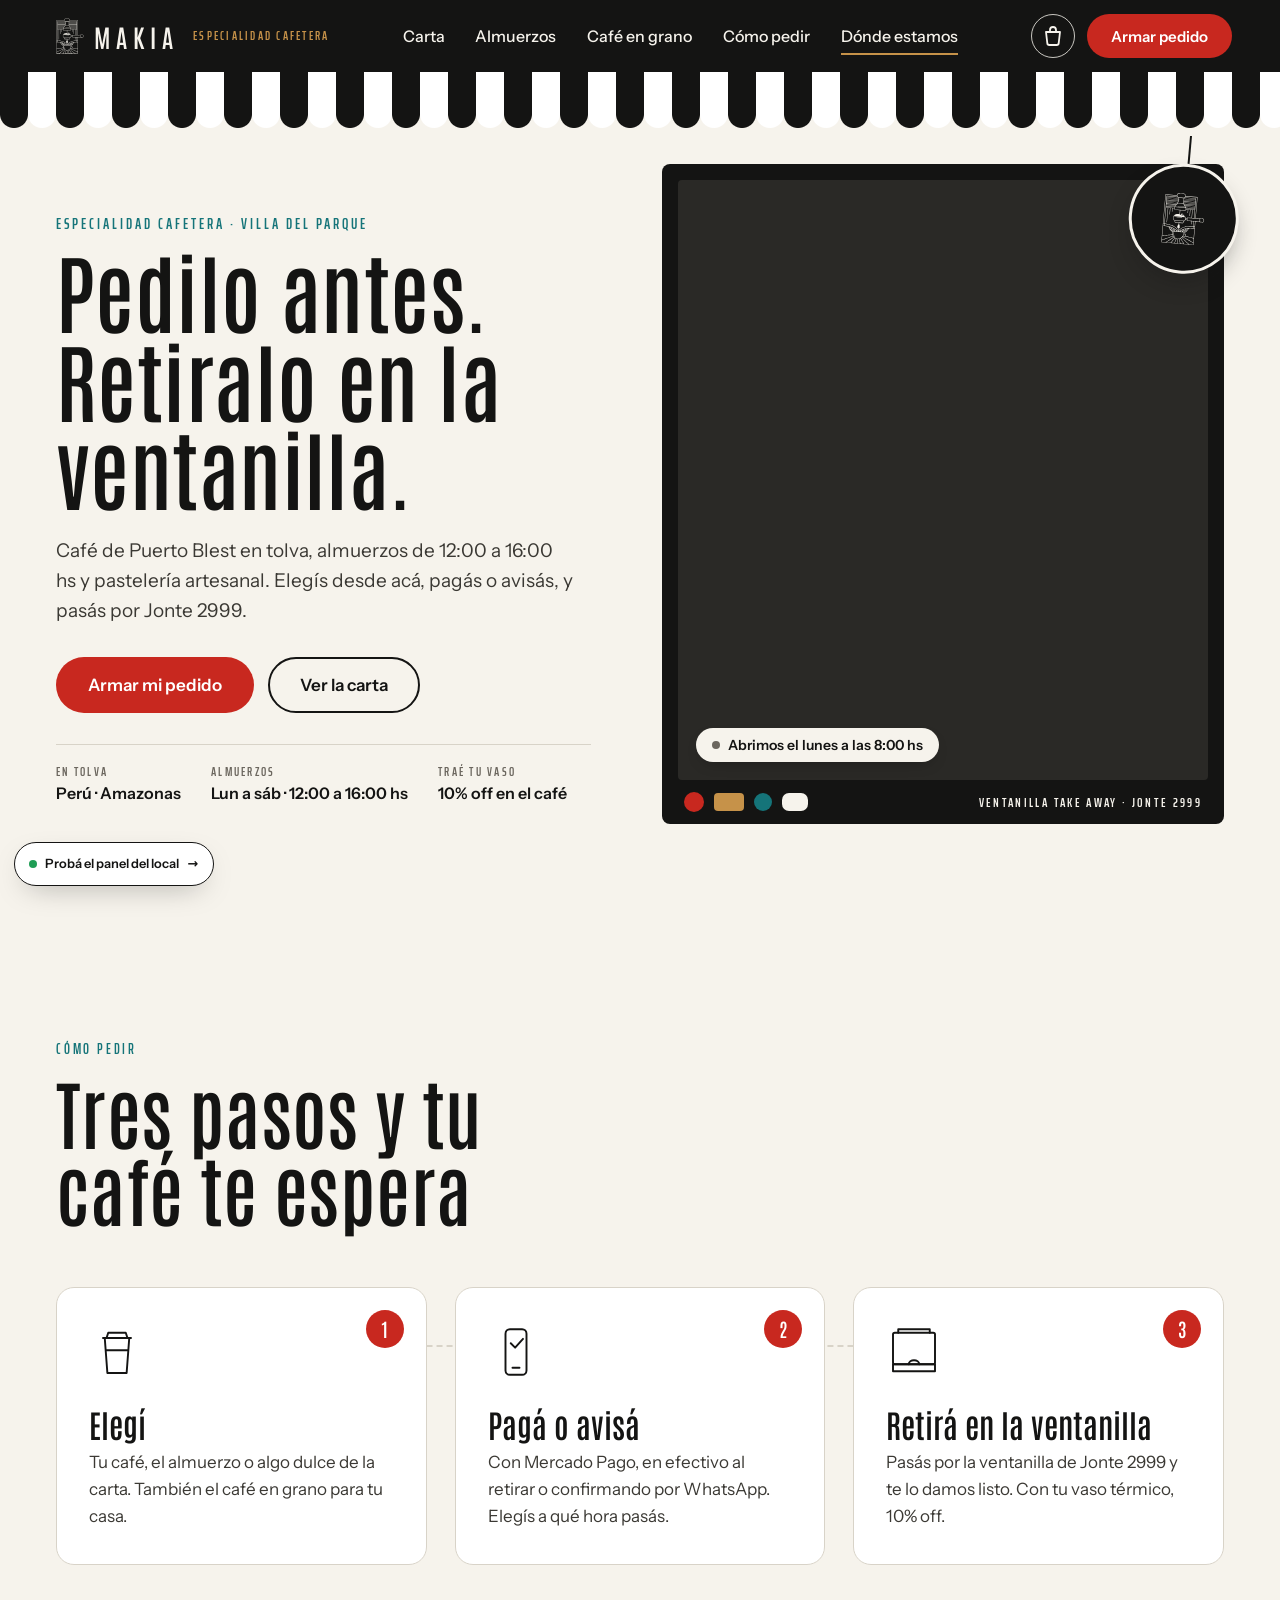
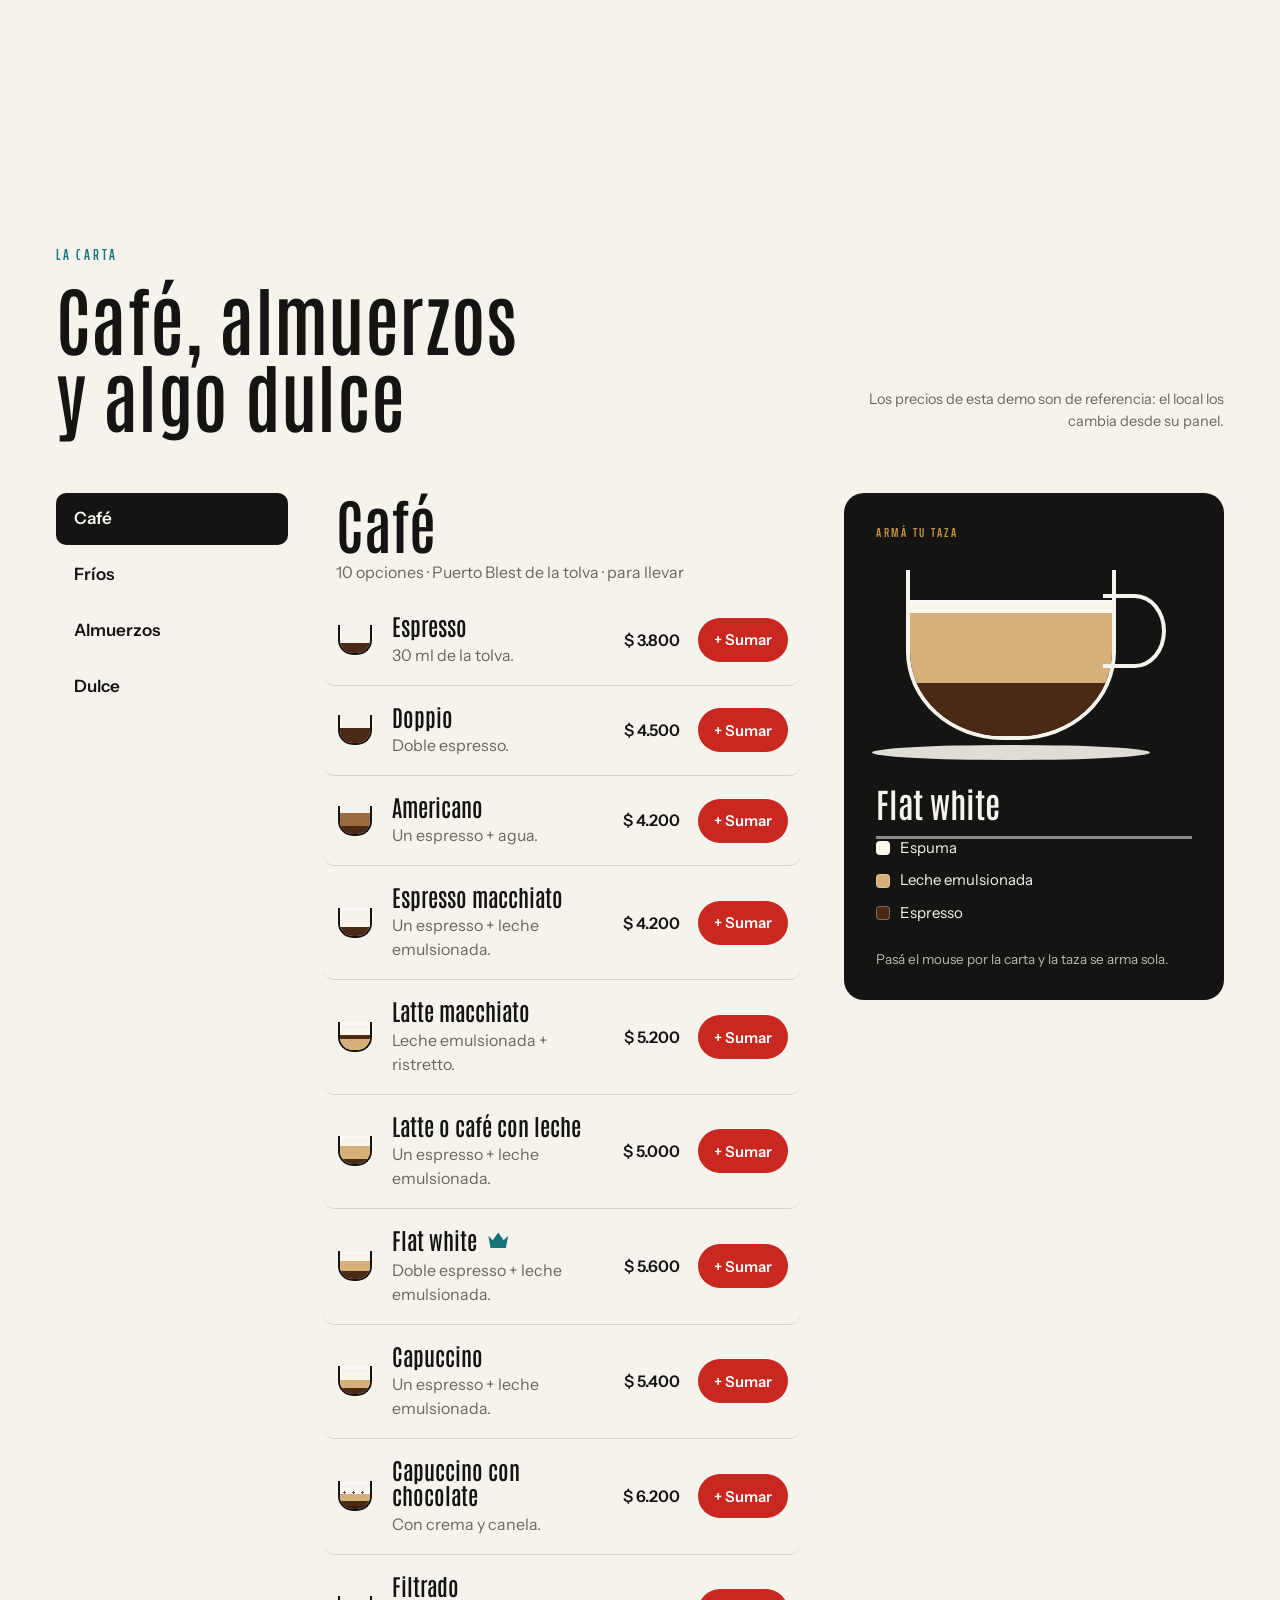
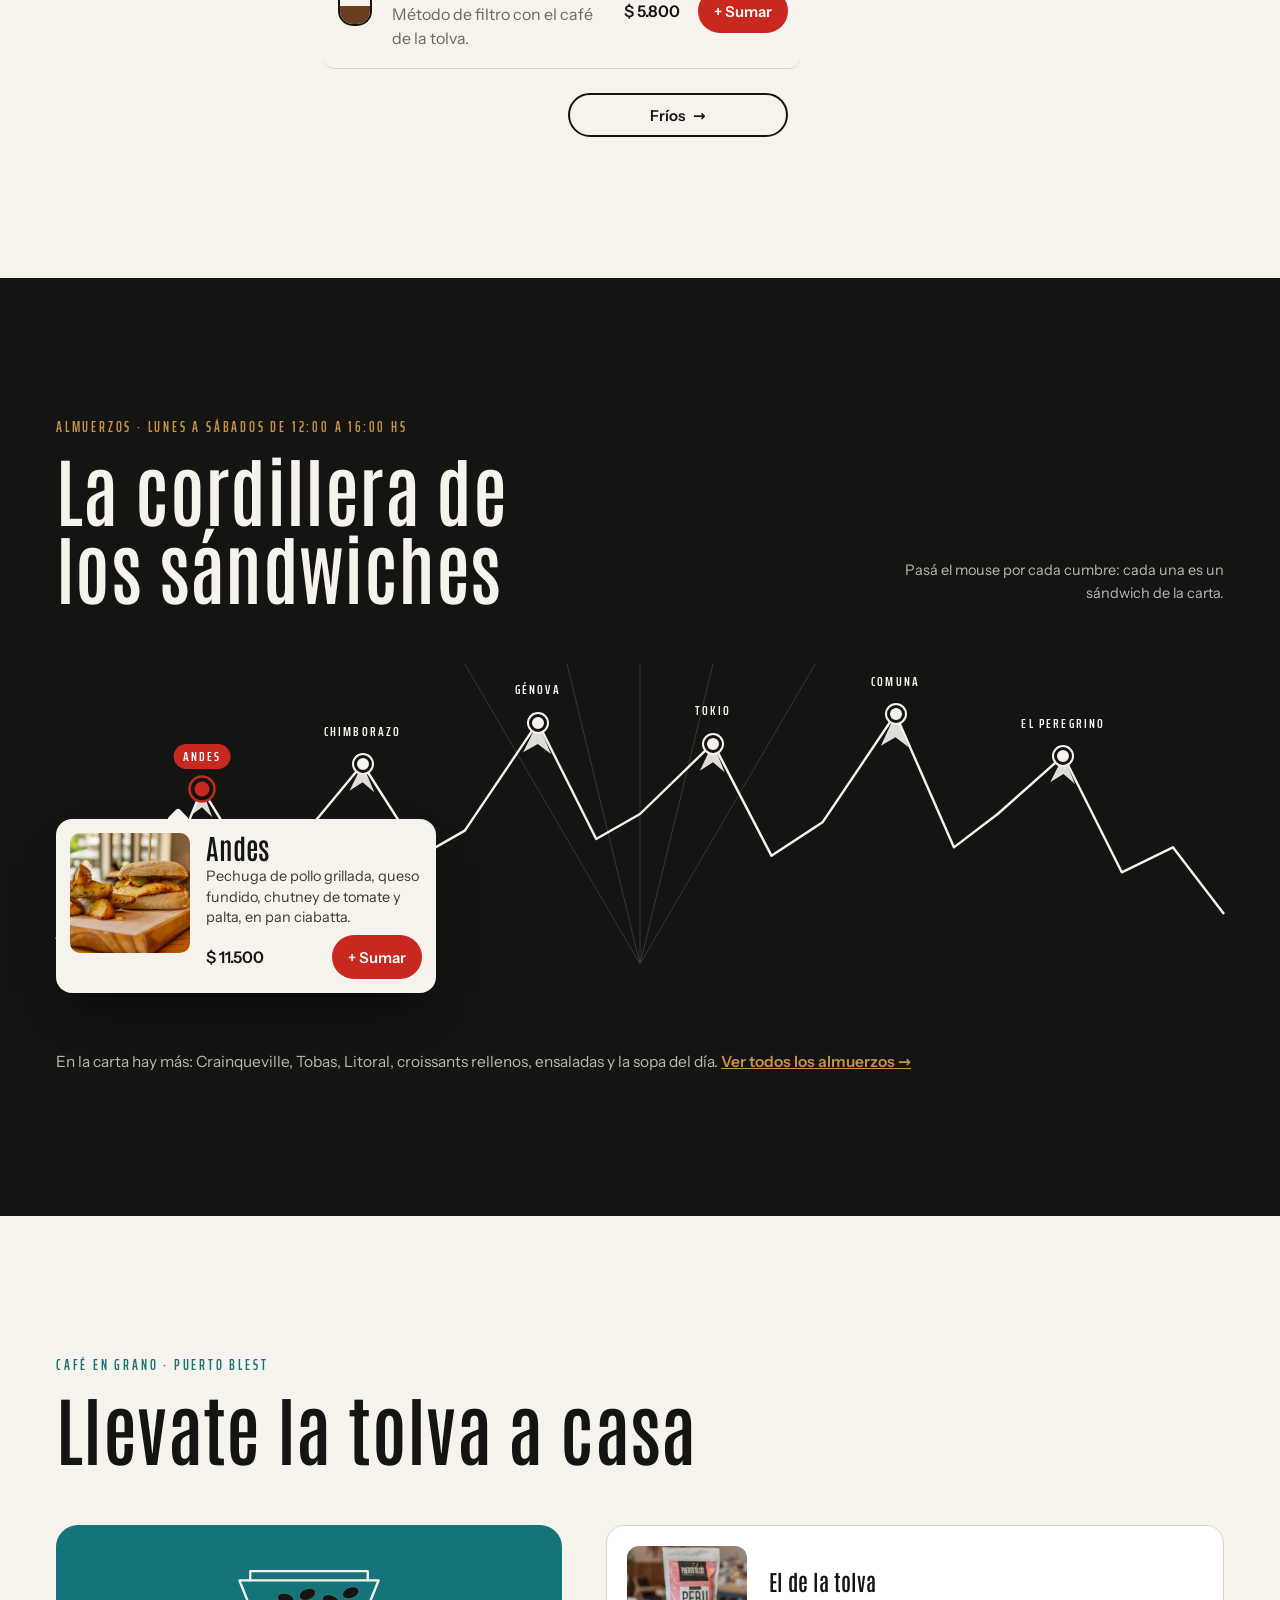
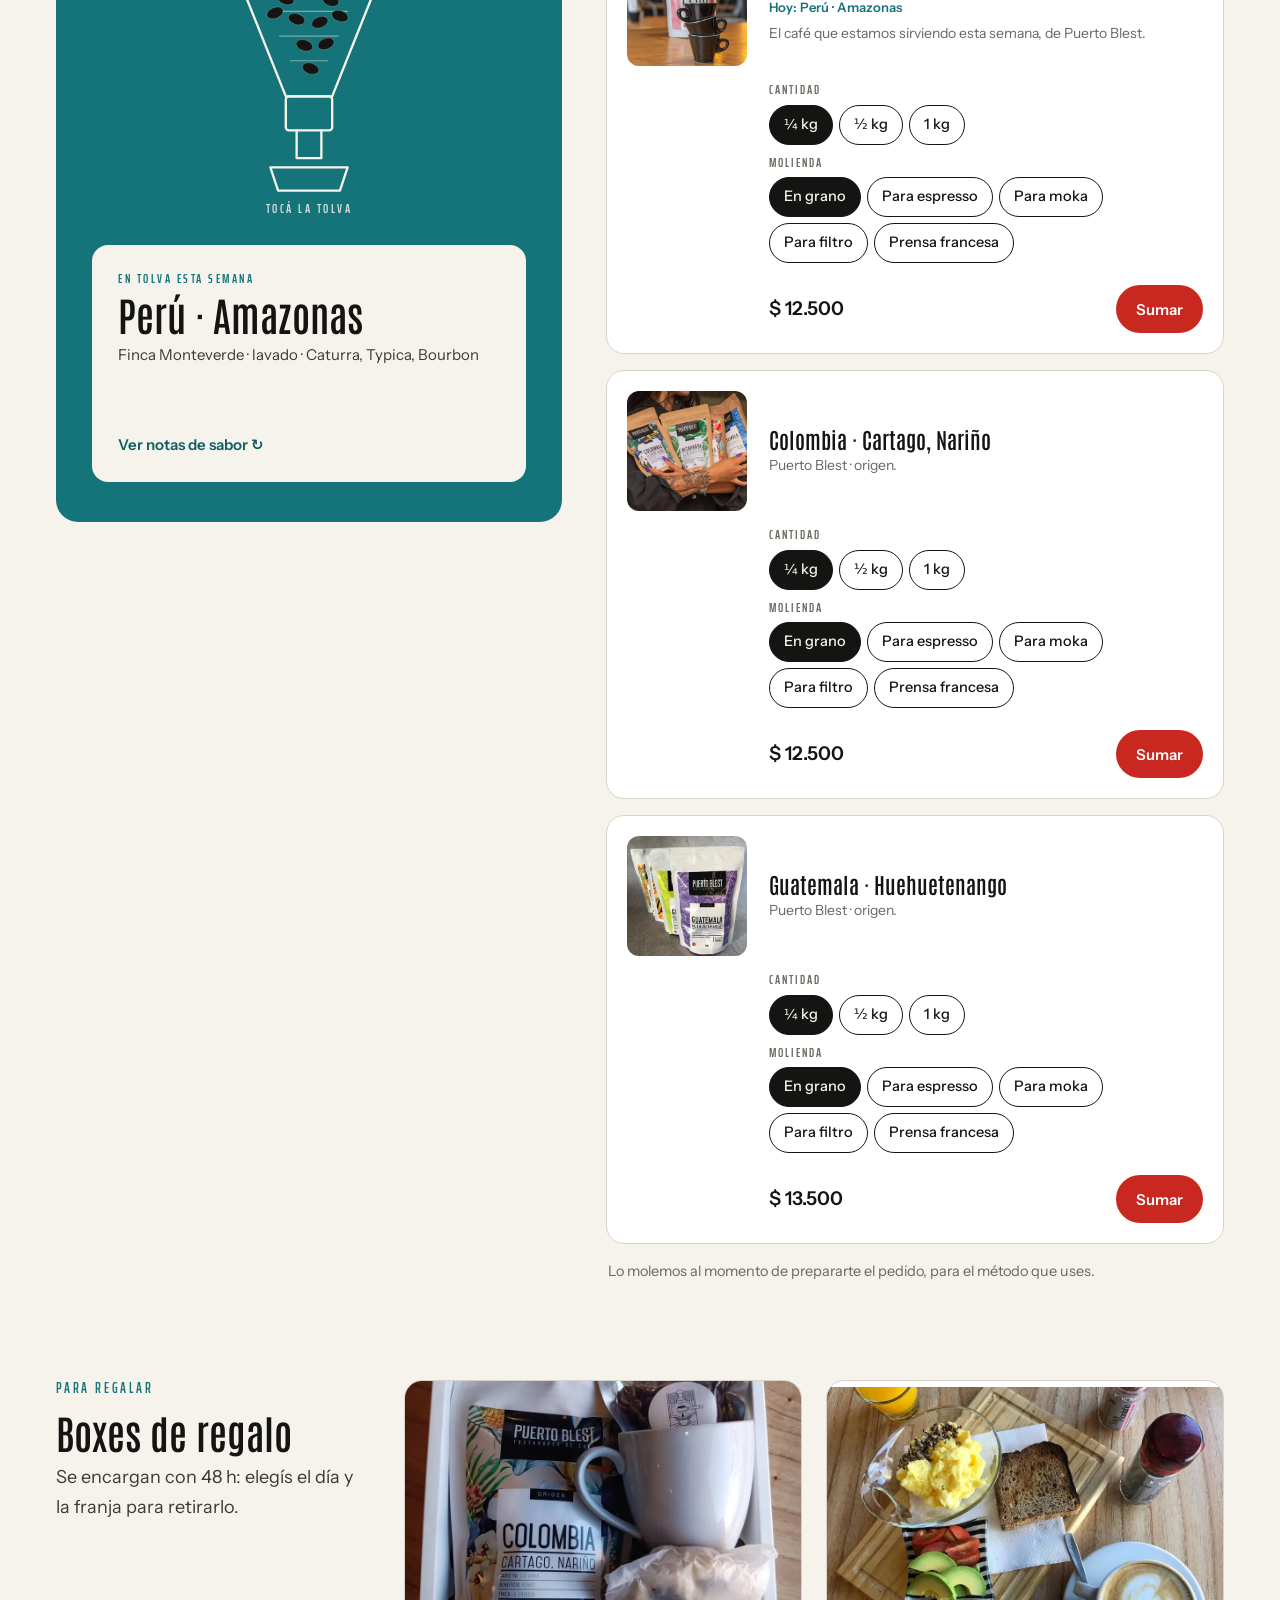
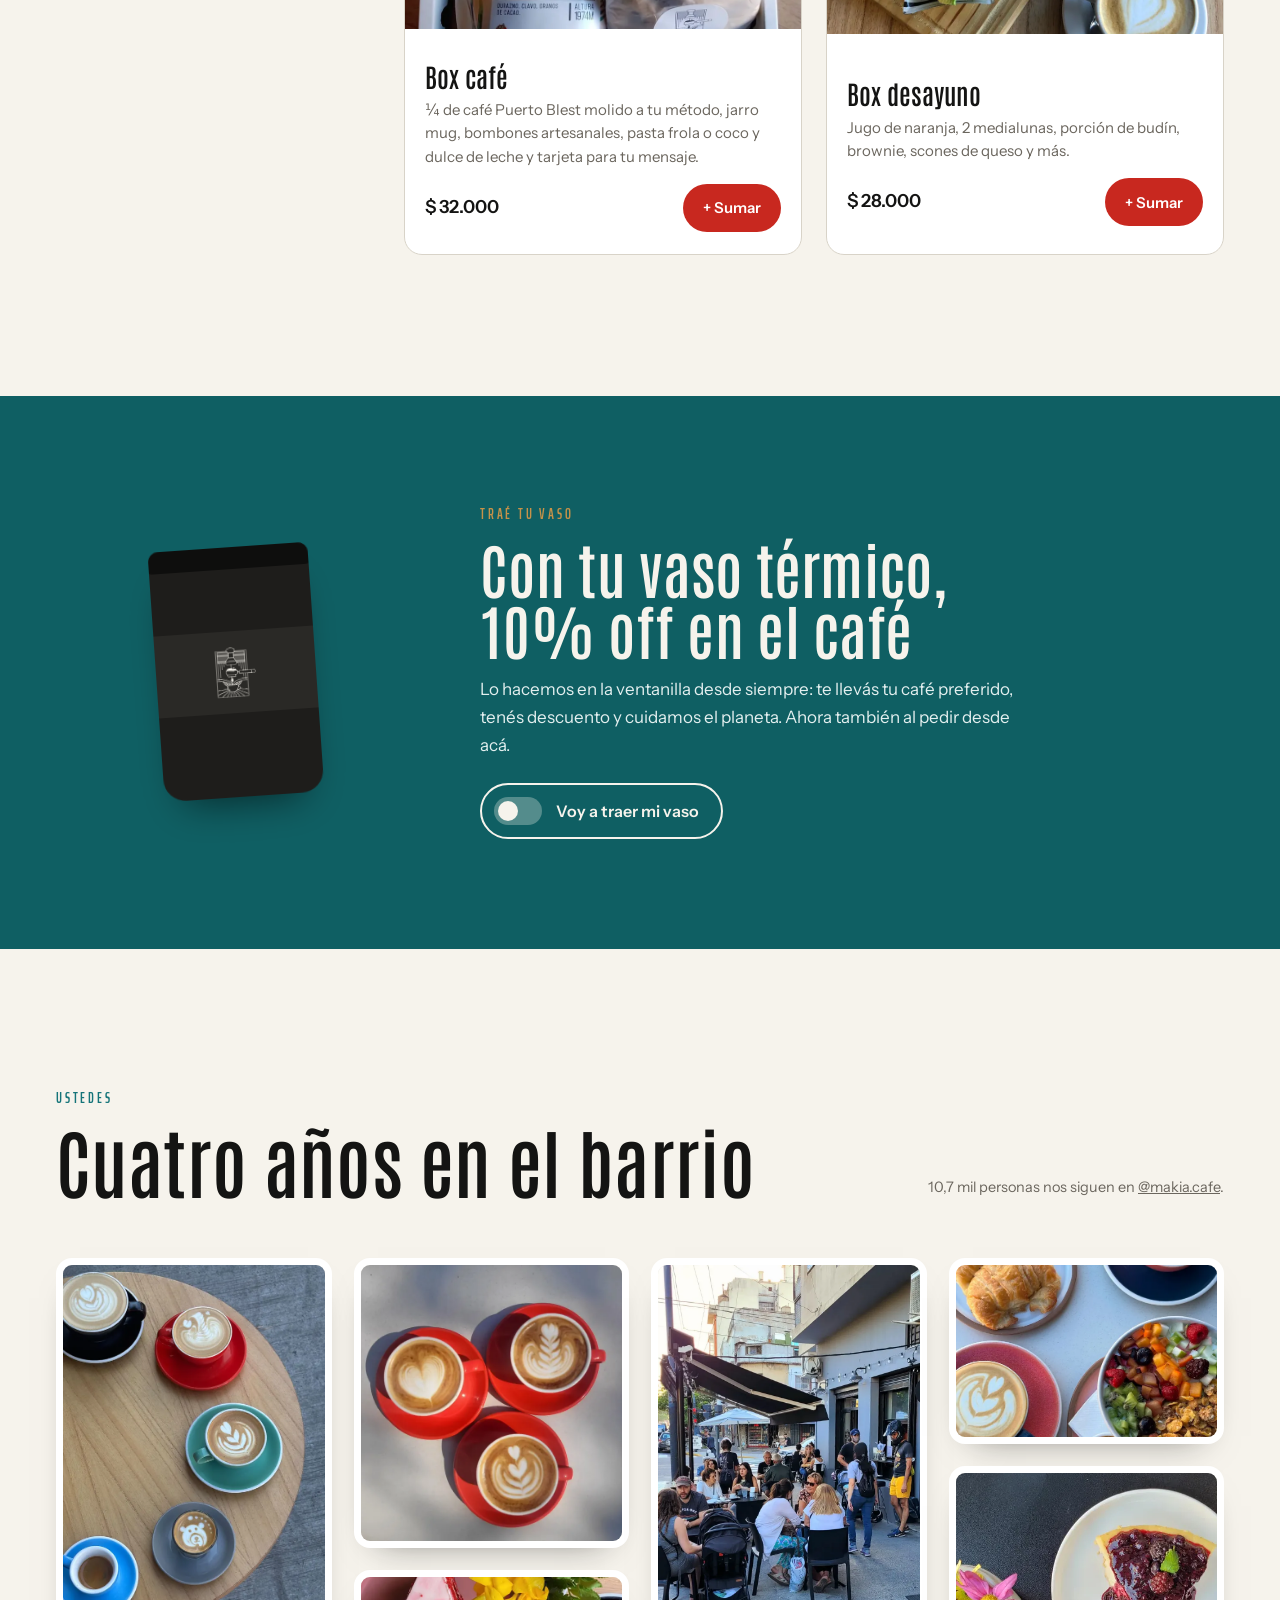
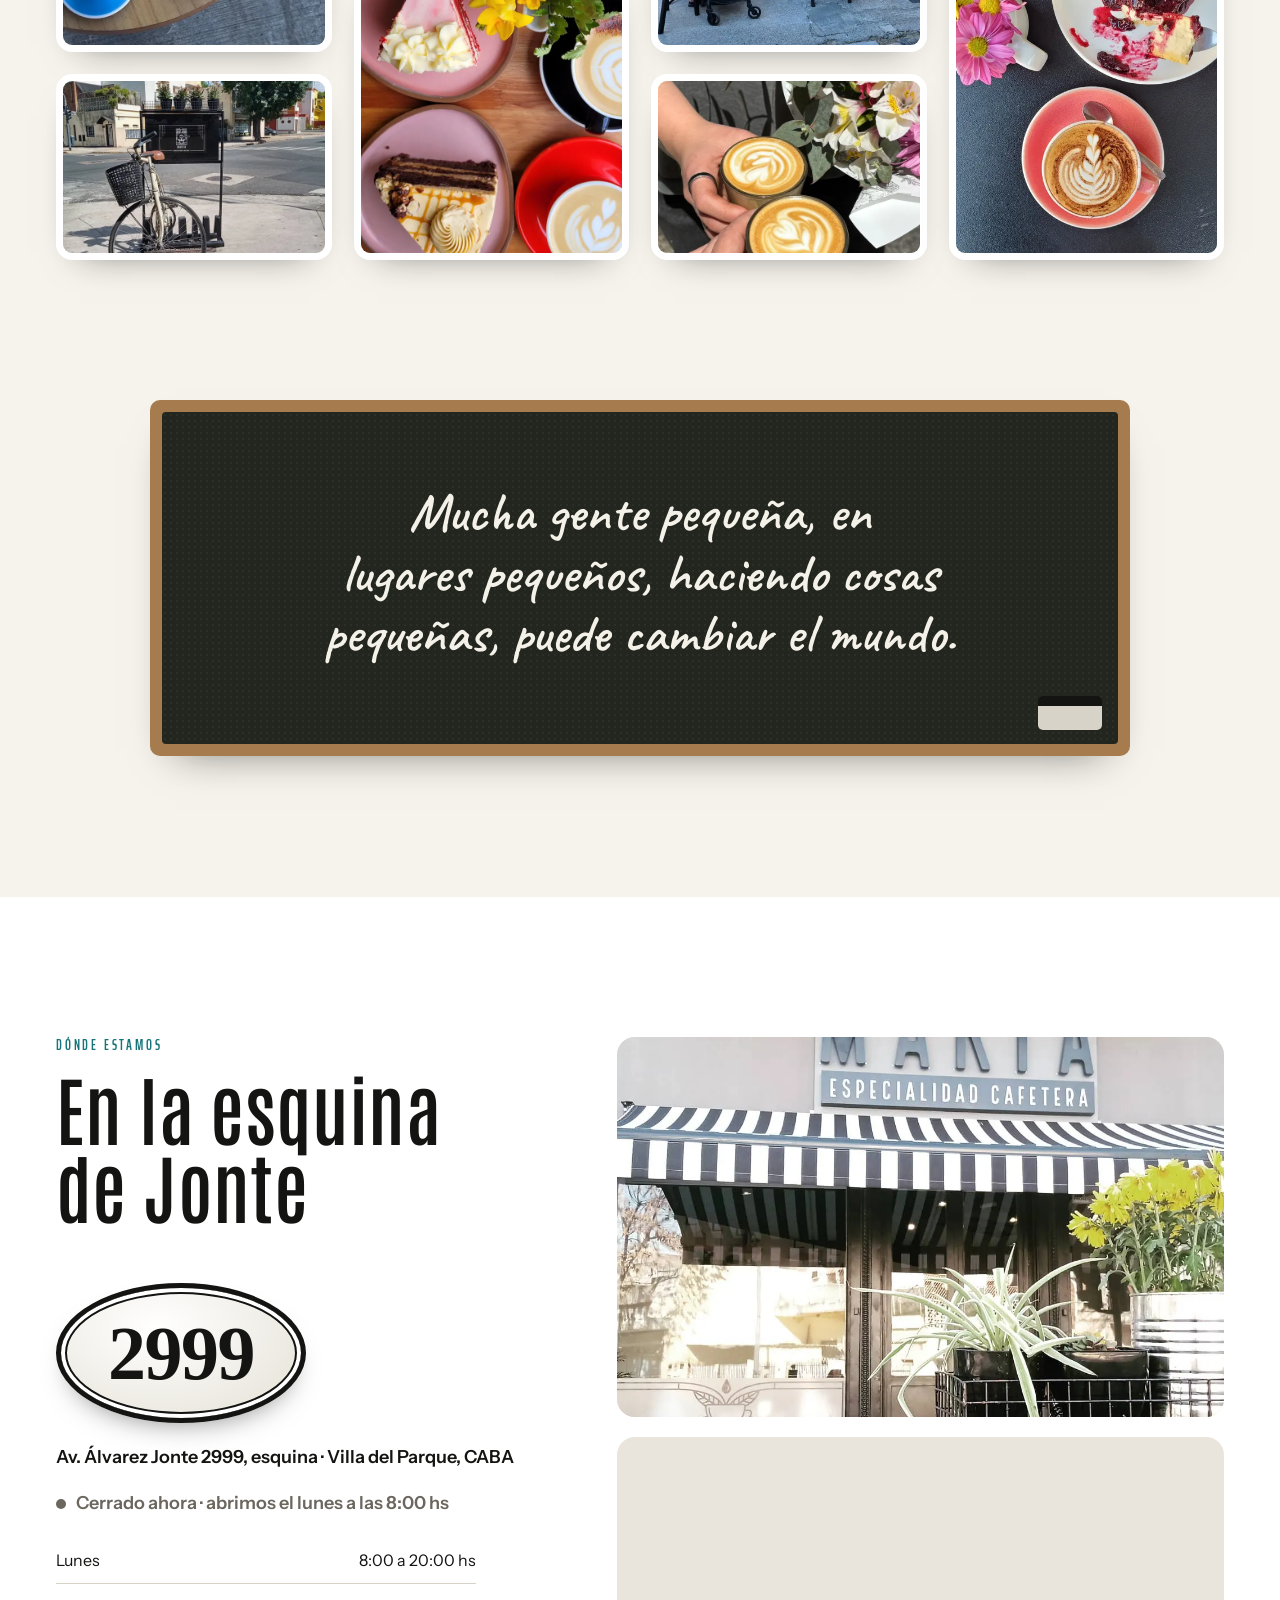
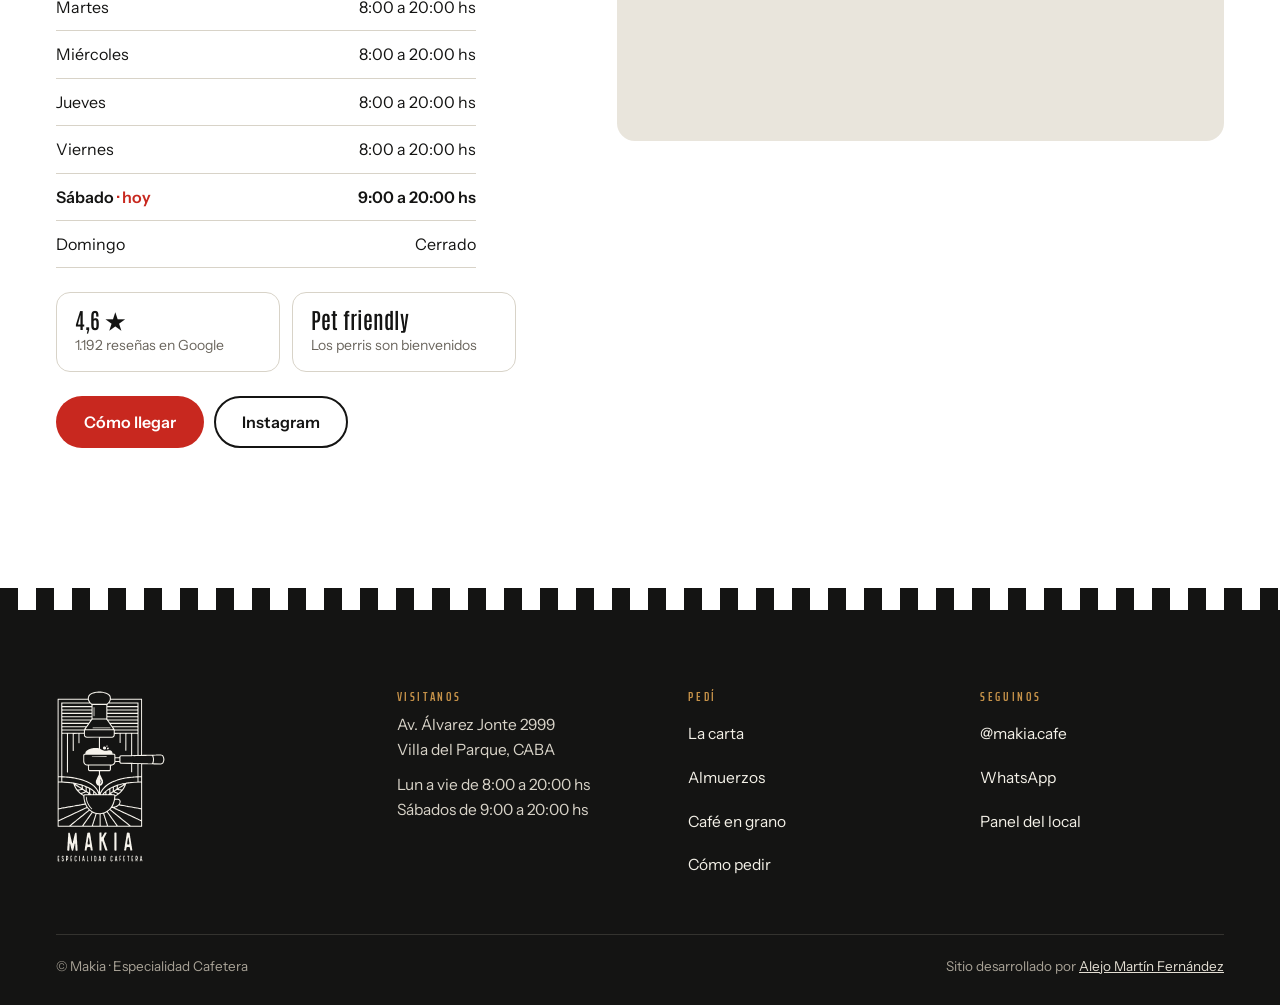
==== commit 8eda55be: "Cordillera usable sin scroll (tarjeta en cada cumbre), horarios 8:00 a 20:00 hs y kit 1.15 Co-Author" ====
--- a/index.html
+++ b/index.html
@@ -4,7 +4,7 @@
 <meta charset="utf-8">
 <meta name="viewport" content="width=device-width, initial-scale=1, viewport-fit=cover">
 <title>Makia · Especialidad Cafetera en Villa del Parque</title>
-<meta name="description" content="Mirá la carta, pedí tu café y retiralo en la ventanilla de Jonte 2999. Café de Puerto Blest, almuerzos de 12 a 16 y café en grano.">
+<meta name="description" content="Mirá la carta, pedí tu café y retiralo en la ventanilla de Jonte 2999. Café de Puerto Blest, almuerzos de 12:00 a 16:00 hs y café en grano.">
 <meta property="og:type" content="website">
 <meta property="og:site_name" content="Makia · Especialidad Cafetera">
 <meta property="og:url" content="https://makia-cafe.vercel.app/">
@@ -30,8 +30,8 @@
 <link rel="preload" as="image" href="img/h/hero-m.webp" imagesrcset="img/h/hero-m.webp 900w, img/h/hero-m-lg.webp 1300w" imagesizes="92vw" media="(max-width: 899px)">
 <link rel="preload" as="image" href="img/h/hero-d.webp" imagesrcset="img/h/hero-d.webp 1100w, img/h/hero-d-lg.webp 1600w" imagesizes="(min-width: 1320px) 600px, 46vw" media="(min-width: 900px)">
 <link rel="stylesheet" href="css/fuentes.css?v=1">
-<link rel="stylesheet" href="kit/kit.css?v=3">
-<link rel="stylesheet" href="css/makia.css?v=1">
+<link rel="stylesheet" href="kit/kit.css?v=4">
+<link rel="stylesheet" href="css/makia.css?v=2">
 </head>
 <body>
 
@@ -74,7 +74,7 @@
   <nav aria-label="Menú">
     <a href="#carta">Carta</a><a href="#almuerzos">Almuerzos</a><a href="#grano">Café en grano</a><a href="#como">Cómo pedir</a><a href="#donde">Dónde estamos</a>
   </nav>
-  <p class="menu-m__pie">Av. Álvarez Jonte 2999 · Lun a vie 8 a 20 · Sáb 9 a 20</p>
+  <p class="menu-m__pie">Av. Álvarez Jonte 2999 · Lun a vie 8:00 a 20:00 hs · Sáb 9:00 a 20:00 hs</p>
 </div>
 
 <main id="inicio">
@@ -90,14 +90,14 @@
           <span class="ln"><span>Retiralo en la</span></span>
           <span class="ln"><span>ventanilla.</span></span>
         </h1>
-        <p class="hero__p"><span class="solo-d">Café de Puerto Blest en tolva, almuerzos de 12 a 16 y pastelería artesanal. Elegís desde acá, pagás o avisás, y pasás por Jonte 2999.</span><span class="solo-m">Café de Puerto Blest, almuerzos de 12 a 16 y pastelería. Elegís acá y pasás por Jonte 2999.</span></p>
+        <p class="hero__p"><span class="solo-d">Café de Puerto Blest en tolva, almuerzos de 12:00 a 16:00 hs y pastelería artesanal. Elegís desde acá, pagás o avisás, y pasás por Jonte 2999.</span><span class="solo-m">Café de Puerto Blest, almuerzos de 12:00 a 16:00 hs y pastelería. Elegís acá y pasás por Jonte 2999.</span></p>
         <div class="hero__ctas">
           <a class="btn btn--rojo" href="#carta">Armar mi pedido</a>
           <a class="btn btn--linea" href="#carta" data-ir-carta>Ver la carta</a>
         </div>
         <dl class="hero__info">
           <div><dt>En tolva</dt><dd data-kit-destacado="tolva.origen">Perú · Amazonas</dd></div>
-          <div><dt>Almuerzos</dt><dd>Lun a sáb · 12 a 16</dd></div>
+          <div><dt>Almuerzos</dt><dd>Lun a sáb · 12:00 a 16:00 hs</dd></div>
           <div><dt>Traé tu vaso</dt><dd>10% off en el café</dd></div>
         </dl>
       </div>
@@ -108,7 +108,7 @@
               <source media="(min-width: 900px)" srcset="img/h/hero-d.webp 1100w, img/h/hero-d-lg.webp 1600w" sizes="(min-width: 1320px) 600px, 46vw">
               <img src="img/h/hero-m.webp" srcset="img/h/hero-m.webp 900w, img/h/hero-m-lg.webp 1300w" sizes="(max-width: 899px) 92vw, 600px" alt="Café para llevar y croissant de Makia" width="900" height="1250" fetchpriority="high" decoding="async">
             </picture>
-            <span class="chip-abierto" data-abierto><i></i><span>Abierto · hasta las 20</span></span>
+            <span class="chip-abierto" data-abierto><i></i><span>Abierto · hasta las 20:00 hs</span></span>
           </div>
           <div class="ventana__repisa" aria-hidden="true">
             <i class="st st--rojo"></i><i class="st st--crema"></i><i class="st st--turq"></i><i class="st st--blanco"></i>
@@ -195,32 +195,32 @@
     <div class="wrap">
       <header class="cab cab--fila" data-r>
         <div>
-          <p class="eti eti--crema">Almuerzos · lunes a sábados de 12 a 16</p>
+          <p class="eti eti--crema">Almuerzos · lunes a sábados de 12:00 a 16:00 hs</p>
           <h2 class="t2" id="cordi-t">La cordillera de los sándwiches</h2>
         </div>
-        <p class="cab__nota">Elegí una cumbre: cada una es un sándwich de la carta.</p>
+        <p class="cab__nota"><span class="solo-d">Pasá el mouse por cada cumbre: cada una es un sándwich de la carta.</span><span class="solo-m">Tocá cada cumbre: cada una es un sándwich de la carta.</span></p>
       </header>
     </div>
-    <div class="cordi__scroll" tabindex="-1">
-      <div class="cordi__mapa">
-        <svg class="cordi__svg" viewBox="0 0 1600 360" preserveAspectRatio="none" aria-hidden="true">
-          <path class="cordi__sol" d="M800 360 L560 0 M800 360 L700 0 M800 360 L800 0 M800 360 L900 0 M800 360 L1040 0"/>
-          <path class="cordi__linea" d="M0 330 L70 270 L130 300 L200 150 L270 250 L330 215 L420 120 L500 230 L560 200 L660 70 L740 210 L800 180 L900 95 L980 230 L1050 190 L1150 60 L1230 220 L1290 180 L1380 110 L1460 250 L1530 220 L1600 300"/>
-          <path class="cordi__nieve" d="M200 150 L184 182 L200 172 L214 184 Z M420 120 L402 152 L420 142 L436 154 Z M660 70 L640 106 L660 96 L678 108 Z M900 95 L882 128 L900 118 L916 130 Z M1150 60 L1130 98 L1150 88 L1168 100 Z M1380 110 L1362 142 L1380 132 L1396 144 Z"/>
-        </svg>
-        <div class="cordi__cumbres" data-cumbres></div>
-      </div>
-    </div>
-    <div class="wrap">
-      <article class="postal" data-postal aria-live="polite">
-        <div class="postal__foto"><img alt="" width="900" height="900" decoding="async"></div>
-        <div class="postal__txt">
-          <p class="eti eti--chica eti--crema postal__alt">Cumbre</p>
-          <h3 class="postal__t"></h3>
-          <p class="postal__d"></p>
-          <div class="postal__pie"><b class="postal__precio"></b><div class="postal__qty"></div></div>
-        </div>
-      </article>
+    <div class="wrap">
+      <div class="cordi__mapa" data-cordi>
+        <div class="cordi__cielo">
+          <svg class="cordi__svg" viewBox="0 0 1600 360" preserveAspectRatio="none" aria-hidden="true">
+            <path class="cordi__sol" d="M800 360 L560 0 M800 360 L700 0 M800 360 L800 0 M800 360 L900 0 M800 360 L1040 0"/>
+            <path class="cordi__linea" d="M0 330 L70 270 L130 300 L200 150 L270 250 L330 215 L420 120 L500 230 L560 200 L660 70 L740 210 L800 180 L900 95 L980 230 L1050 190 L1150 60 L1230 220 L1290 180 L1380 110 L1460 250 L1530 220 L1600 300"/>
+            <path class="cordi__nieve" d="M200 150 L184 182 L200 172 L214 184 Z M420 120 L402 152 L420 142 L436 154 Z M660 70 L640 106 L660 96 L678 108 Z M900 95 L882 128 L900 118 L916 130 Z M1150 60 L1130 98 L1150 88 L1168 100 Z M1380 110 L1362 142 L1380 132 L1396 144 Z"/>
+          </svg>
+          <div class="cordi__cumbres" data-cumbres></div>
+        </div>
+        <article class="cumbre-pop" data-pop aria-live="polite">
+          <i class="cumbre-pop__flecha" aria-hidden="true"></i>
+          <div class="cumbre-pop__foto"><img alt="" width="360" height="360" decoding="async"></div>
+          <div class="cumbre-pop__txt">
+            <h3 class="cumbre-pop__t"></h3>
+            <p class="cumbre-pop__d"></p>
+            <div class="cumbre-pop__pie"><b class="cumbre-pop__precio"></b><div class="cumbre-pop__qty"></div></div>
+          </div>
+        </article>
+      </div>
       <p class="cordi__mas">En la carta hay más: Crainqueville, Tobas, Litoral, croissants rellenos, ensaladas y la sopa del día. <a href="#carta" data-ir-cat="entrepanes">Ver todos los almuerzos →</a></p>
     </div>
   </section>
@@ -355,12 +355,12 @@
         <p class="donde__dir" data-r>Av. Álvarez Jonte 2999, esquina · Villa del Parque, CABA</p>
         <div class="donde__estado" data-abierto-largo data-r><i></i><span>Abierto ahora</span></div>
         <ul class="horas" data-horas data-r>
-          <li data-dia="lun"><span>Lunes</span><span>8 a 20</span></li>
-          <li data-dia="mar"><span>Martes</span><span>8 a 20</span></li>
-          <li data-dia="mie"><span>Miércoles</span><span>8 a 20</span></li>
-          <li data-dia="jue"><span>Jueves</span><span>8 a 20</span></li>
-          <li data-dia="vie"><span>Viernes</span><span>8 a 20</span></li>
-          <li data-dia="sab"><span>Sábado</span><span>9 a 20</span></li>
+          <li data-dia="lun"><span>Lunes</span><span>8:00 a 20:00 hs</span></li>
+          <li data-dia="mar"><span>Martes</span><span>8:00 a 20:00 hs</span></li>
+          <li data-dia="mie"><span>Miércoles</span><span>8:00 a 20:00 hs</span></li>
+          <li data-dia="jue"><span>Jueves</span><span>8:00 a 20:00 hs</span></li>
+          <li data-dia="vie"><span>Viernes</span><span>8:00 a 20:00 hs</span></li>
+          <li data-dia="sab"><span>Sábado</span><span>9:00 a 20:00 hs</span></li>
           <li data-dia="dom"><span>Domingo</span><span>Cerrado</span></li>
         </ul>
         <div class="donde__datos" data-r>
@@ -384,7 +384,7 @@
   <div class="pie__toldo" aria-hidden="true"><span class="toldo"></span></div>
   <div class="wrap pie__grid">
     <div class="pie__marca"><img src="img/logo-crema.svg" alt="Makia · Especialidad cafetera" width="344" height="540" loading="lazy"></div>
-    <div><h3>Visitanos</h3><p>Av. Álvarez Jonte 2999<br>Villa del Parque, CABA</p><p>Lun a vie de 8 a 20<br>Sábados de 9 a 20</p></div>
+    <div><h3>Visitanos</h3><p>Av. Álvarez Jonte 2999<br>Villa del Parque, CABA</p><p>Lun a vie de 8:00 a 20:00 hs<br>Sábados de 9:00 a 20:00 hs</p></div>
     <div><h3>Pedí</h3><ul><li><a href="#carta">La carta</a></li><li><a href="#almuerzos">Almuerzos</a></li><li><a href="#grano">Café en grano</a></li><li><a href="#como">Cómo pedir</a></li></ul></div>
     <div><h3>Seguinos</h3><ul><li><a href="https://www.instagram.com/makia.cafe/" target="_blank" rel="noopener">@makia.cafe</a></li><li><a href="https://wa.me/5491140449315" target="_blank" rel="noopener">WhatsApp</a></li><li><a href="admin/" target="_blank" rel="noopener">Panel del local</a></li></ul></div>
   </div>
@@ -425,6 +425,6 @@
   </figure>
 </div>
 
-<script type="module" src="js/makia.js?v=1"></script>
+<script type="module" src="js/makia.js?v=2"></script>
 </body>
 </html>
--- a/kit/kit.css
+++ b/kit/kit.css
@@ -473,3 +473,43 @@
 .kit-casilla__txt { display: grid; gap: .15rem; min-width: 0; }
 .kit-casilla__txt b { font-size: .95rem; line-height: 1.2; }
 .kit-casilla__txt small { color: var(--kit-muted); font-size: .82rem; line-height: 1.3; }
+/* ---------- canchas (kit 1.12): checkout del turno + selector simple ---------- */
+.kit-pop--can .kit-pop__box { width: min(500px, 100%); }
+@media (max-width: 759px) {
+  .kit-pop--can { place-items: end stretch; padding: 0; }
+  .kit-pop--can .kit-pop__box { max-height: 92vh; max-height: 92dvh; border-radius: var(--kit-radius) var(--kit-radius) 0 0; border-bottom: 0; transform: translateY(100%); }
+  .kit-pop--can.is-open .kit-pop__box { transform: none; }
+  .kit-pop--can.is-closing .kit-pop__box { transform: translateY(100%); }
+  .kit-pop--can .kit-pop__body { padding: 12px 16px calc(20px + env(safe-area-inset-bottom)); }
+}
+.kit-can { display: grid; gap: 14px; }
+.kit-can__tk { border-radius: var(--kit-radius); background: var(--kit-primary); color: var(--kit-on-primary); padding: 16px 18px; display: grid; gap: 14px; }
+.kit-can__tk-top { display: flex; justify-content: space-between; align-items: center; gap: 10px; }
+.kit-can__dep { font: 400 1.25rem/1.1 var(--kit-font-head); text-transform: var(--kit-head-case); overflow-wrap: anywhere; }
+.kit-can__fr { flex: none; padding: .3em .7em; border-radius: 999px; font: 800 .72rem/1 var(--kit-font-body); letter-spacing: .08em; text-transform: uppercase; background: color-mix(in srgb, var(--kit-on-primary) 18%, transparent); }
+.kit-can__fr.is-pico { background: var(--kit-accent); color: var(--kit-on-accent); }
+.kit-can__tk-h { display: grid; grid-template-columns: 1.3fr 1fr 1fr; gap: 10px; }
+.kit-can__tk-h small { display: block; font: 700 .68rem/1 var(--kit-font-body); letter-spacing: .12em; text-transform: uppercase; opacity: .75; margin-bottom: 5px; }
+.kit-can__tk-h b { font: 800 1.15rem/1 var(--kit-font-body); font-variant-numeric: tabular-nums; }
+.kit-can__xs { display: grid; gap: 8px; }
+.kit-can__x { display: flex; justify-content: space-between; align-items: center; gap: 12px; padding: 10px 12px; border: var(--kit-border-w) solid var(--kit-border); border-radius: var(--kit-radius-btn); }
+.kit-can__x span { display: grid; gap: 2px; font-weight: 700; }
+.kit-can__x small { font-weight: 500; color: var(--kit-muted); font-size: .85rem; }
+.kit-can__x .kit-step button { width: 44px; height: 44px; }
+.kit-can__datos { display: grid; gap: 12px; }
+@media (min-width: 480px) { .kit-can__datos { grid-template-columns: repeat(2, minmax(0, 1fr)); } }
+.kit-can__datos input { font-size: 16px; }
+.kit-can__tot { display: grid; gap: 6px; padding: 12px 14px; border: var(--kit-border-w) dashed var(--kit-border); border-radius: var(--kit-radius-btn); font-size: .95rem; }
+.kit-can__tot > div { display: flex; justify-content: space-between; gap: 12px; }
+.kit-can__tot b { white-space: nowrap; font-variant-numeric: tabular-nums; }
+.kit-can__tot-t { padding-top: 6px; border-top: var(--kit-border-w) solid var(--kit-border); font-size: 1.05rem; }
+.kit-can__tot-s { color: var(--kit-ok); font-weight: 700; }
+.kit-can__acc { display: grid; gap: 10px; }
+.kit-can__acc .kit-btn { white-space: normal; text-align: center; }
+.kit-can__nota { margin: 0; font-size: .82rem; color: var(--kit-muted); text-align: center; }
+.kit-canw { display: grid; gap: 14px; }
+.kit-canw > div { display: flex; gap: 8px; flex-wrap: wrap; }
+.kit-canw__dias { flex-wrap: nowrap !important; overflow-x: auto; scrollbar-width: none; }
+/* stock del día (kit 1.13): el + queda apagado al llegar al tope */
+.kit-step button:disabled { opacity: .35; cursor: not-allowed; }
+.kit-franja.is-off small { text-transform: lowercase; }
--- a/css/makia.css
+++ b/css/makia.css
@@ -267,8 +267,8 @@
 .it__side { display: flex; flex-direction: column; align-items: flex-end; gap: 8px; }
 .it__precio { font-weight: 600; font-size: 16px; white-space: nowrap; }
 .carta .kit-add { min-height: 44px; min-width: 88px; padding: 0 16px; border-radius: 999px; border: 0; background: var(--rojo); color: #fff; font: 600 15px/1 var(--f-txt); }
-.carta .kit-step, .boxes .kit-step, .postal .kit-step { border-radius: 999px; background: var(--negro); border-color: var(--negro); }
-.carta .kit-step button, .boxes .kit-step button, .postal .kit-step button { width: 44px; height: 44px; }
+.carta .kit-step, .boxes .kit-step { border-radius: 999px; background: var(--negro); border-color: var(--negro); }
+.carta .kit-step button, .boxes .kit-step button { width: 44px; height: 44px; }
 .taza-cap { width: 34px; height: 30px; border: 2.4px solid var(--negro); border-top: 0; border-radius: 0 0 15px 15px; display: flex; flex-direction: column-reverse; overflow: hidden; flex: none; margin: 0 6px 0 2px; position: relative; }
 .taza-cap span { display: block; flex: none; }
 .carta__nav { display: flex; justify-content: space-between; gap: 10px; margin-top: 24px; }
@@ -338,48 +338,52 @@
    ========================================================= */
 .cordi { overflow: clip; }
 .cordi .t2 { color: var(--espuma); }
-.cordi__scroll { overflow-x: auto; scroll-snap-type: x mandatory; scrollbar-width: none; overscroll-behavior-x: contain; outline: 0; }
-.cordi__scroll::-webkit-scrollbar { display: none; }
-.cordi__mapa { position: relative; width: 1100px; height: 270px; margin: 0; }
+/* el mapa entra entero en la pantalla: nada de scroll para usarlo; la tarjeta aparece en la cumbre */
+.cordi__mapa { position: relative; height: 300px; margin-top: 4px; --cielo: 190px; }
+.cordi__cielo { position: absolute; left: 0; right: 0; top: 0; height: var(--cielo); }
 .cordi__svg { position: absolute; inset: 0; width: 100%; height: 100%; overflow: visible; }
 .cordi__linea { fill: none; stroke: var(--espuma); stroke-width: 2.4; stroke-linejoin: round; vector-effect: non-scaling-stroke; stroke-dasharray: 4000; stroke-dashoffset: 4000; transition: stroke-dashoffset 2.4s var(--ease-o); }
 .cordi.visto .cordi__linea { stroke-dashoffset: 0; }
-.cordi__sol { fill: none; stroke: var(--espuma); stroke-width: 1; opacity: .18; vector-effect: non-scaling-stroke; }
+.cordi__sol { fill: none; stroke: var(--espuma); stroke-width: 1; opacity: .16; vector-effect: non-scaling-stroke; }
 .cordi__nieve { fill: var(--espuma); opacity: 0; transition: opacity .8s 1.6s; }
 .cordi.visto .cordi__nieve { opacity: .9; }
-.cumbre { position: absolute; transform: translate(-50%, calc(-100% + 9px)); display: flex; flex-direction: column; align-items: center; gap: 6px; padding: 6px 8px 0; border: 0; background: none; color: var(--espuma); cursor: pointer; scroll-snap-align: center; min-width: 64px; min-height: 64px; opacity: 0; transition: opacity .5s var(--ease); }
-.cordi.visto .cumbre { opacity: 1; transition-delay: calc(1.1s + var(--i) * 120ms); }
-.cumbre__n { font: 600 12.5px/1 var(--f-eti); letter-spacing: .18em; text-transform: uppercase; white-space: nowrap; padding: 6px 10px; border-radius: 999px; transition: background .25s, color .25s; }
-.cumbre__p { position: relative; width: 16px; height: 16px; border-radius: 50%; background: var(--espuma); transition: transform .3s var(--ease), background .3s; }
-.cumbre__p::after { content: ""; position: absolute; inset: 0; border-radius: 50%; background: var(--rojo); opacity: 0; }
+.cordi__cumbres { position: absolute; inset: 0; }
+.cumbre { position: absolute; width: 48px; height: 48px; margin: -24px 0 0 -24px; padding: 0; border: 0; background: none; color: var(--espuma); cursor: pointer; display: grid; place-items: center; opacity: 0; transform: scale(.4); transition: opacity .5s var(--ease), transform .5s var(--ease); touch-action: manipulation; }
+.cordi.visto .cumbre { opacity: 1; transform: none; transition-delay: calc(1.1s + var(--i) * 110ms); }
+.cumbre__p { position: relative; width: 18px; height: 18px; border-radius: 50%; background: var(--espuma); border: 3px solid var(--negro); box-shadow: 0 0 0 2px var(--espuma); transition: transform .3s var(--ease), background .3s; }
+.cumbre__p::after { content: ""; position: absolute; inset: -3px; border-radius: 50%; background: var(--rojo); opacity: 0; }
+.cumbre__n { position: absolute; bottom: calc(100% - 4px); left: 50%; transform: translateX(-50%); white-space: nowrap; font: 600 12px/1 var(--f-eti); letter-spacing: .16em; text-transform: uppercase; padding: 6px 9px; border-radius: 999px; pointer-events: none; transition: background .25s, color .25s; }
+.cumbre.is-on .cumbre__p { background: var(--rojo); box-shadow: 0 0 0 2px var(--rojo); transform: scale(1.25); }
+.cumbre.is-on .cumbre__p::after { animation: latido 2s infinite; }
 .cumbre.is-on .cumbre__n { background: var(--rojo); color: #fff; }
-.cumbre.is-on .cumbre__p { background: var(--rojo); transform: scale(1.35); }
-.cumbre.is-on .cumbre__p::after { animation: latido 2s infinite; }
-.postal { margin-top: 18px; display: grid; grid-template-columns: minmax(0, 1fr); gap: 0; background: #1F1E1C; border: 1px solid #34332F; border-radius: 20px; overflow: hidden; }
-.postal__foto { aspect-ratio: 4 / 3; overflow: hidden; background: #2a2926; }
-.postal__foto img { width: 100%; height: 100%; object-fit: cover; transition: opacity .3s, transform .6s var(--ease); }
-.postal.is-cambia .postal__foto img { opacity: 0; transform: scale(1.04); }
-.postal.is-cambia .postal__txt > * { opacity: 0; transform: translateY(8px); }
-.postal__txt { padding: 24px 22px 24px; display: flex; flex-direction: column; }
-.postal__txt > * { transition: opacity .3s, transform .4s var(--ease); }
-.postal__t { margin: 0; font: 600 clamp(36px, 9vw, 52px)/1 var(--f-tit); color: var(--espuma); }
-.postal__d { margin: 12px 0 0; color: #D8D3C8; font-size: 16px; line-height: 1.6; }
-.postal__pie { display: flex; align-items: center; justify-content: space-between; gap: 16px; margin-top: 22px; }
-.postal__precio { font-size: 20px; color: var(--espuma); }
-.postal .kit-add { min-height: 48px; padding: 0 22px; border-radius: 999px; border: 0; background: var(--rojo); color: #fff; font: 600 16px/1 var(--f-txt); }
+@media (max-width: 899px) { .cumbre__n { display: none; } .cumbre.is-on .cumbre__n { display: block; } }
+/* tarjeta del sándwich, anclada a la cumbre activa */
+.cumbre-pop { position: absolute; left: var(--x, 16px); top: var(--y, 200px); width: min(340px, 100%); display: grid; grid-template-columns: 96px minmax(0, 1fr); gap: 14px; background: var(--espuma); color: var(--negro); border-radius: 16px; padding: 12px; box-shadow: 0 24px 44px -18px rgba(0,0,0,.7); z-index: 3; transition: left .35s var(--ease), top .35s var(--ease), opacity .3s; }
+.cumbre-pop.is-cambia .cumbre-pop__foto img, .cumbre-pop.is-cambia .cumbre-pop__txt { opacity: 0; }
+.cumbre-pop__flecha { position: absolute; top: -8px; left: var(--fx, 40px); width: 16px; height: 16px; margin-left: -8px; background: var(--espuma); transform: rotate(45deg); border-radius: 3px; transition: left .35s var(--ease); }
+.cumbre-pop__foto { width: 96px; height: 96px; border-radius: 10px; overflow: hidden; background: #E9E5DC; }
+.cumbre-pop__foto img { width: 100%; height: 100%; object-fit: cover; transition: opacity .25s; }
+.cumbre-pop__txt { min-width: 0; display: flex; flex-direction: column; transition: opacity .25s; }
+.cumbre-pop__t { margin: 0; font: 600 24px/1 var(--f-tit); }
+.cumbre-pop__d { margin: 5px 0 0; font-size: 13.5px; line-height: 1.4; color: var(--texto2); display: -webkit-box; -webkit-line-clamp: 3; -webkit-box-orient: vertical; overflow: hidden; }
+.cumbre-pop__pie { margin-top: auto; padding-top: 8px; display: flex; align-items: center; justify-content: space-between; gap: 8px; }
+.cumbre-pop__precio { font-size: 16px; }
+.cumbre-pop .kit-add { min-height: 44px; padding: 0 16px; border-radius: 999px; border: 0; background: var(--rojo); color: #fff; font: 600 15px/1 var(--f-txt); }
+.cumbre-pop .kit-step { border-radius: 999px; background: var(--negro); border-color: var(--negro); }
+.cumbre-pop .kit-step button { width: 40px; height: 40px; }
+.js .cumbre-pop { opacity: 0; }
+.cordi.visto .cumbre-pop { opacity: 1; transition-delay: 0s, 0s, 1.7s; }
 .cordi__mas { margin: 26px 0 0; color: #BDB8AE; font-size: 15.5px; line-height: 1.6; }
 .cordi__mas a { color: var(--crema); font-weight: 600; }
 @media (min-width: 900px) {
-  .cordi__scroll { overflow: visible; }
-  .cordi__mapa { width: min(100%, calc(var(--max) + 2 * var(--pad))); height: clamp(260px, 26vw, 360px); margin: 0 auto; }
-  .cumbre { min-width: 80px; }
+  .cordi__mapa { height: 360px; --cielo: 300px; }
+  .cumbre-pop { width: 380px; grid-template-columns: 120px minmax(0, 1fr); padding: 14px; gap: 16px; }
+  .cumbre-pop__foto { width: 120px; height: 120px; }
+  .cumbre-pop__t { font-size: 28px; }
+  .cumbre-pop__d { font-size: 14.5px; }
+  .cumbre__n { font-size: 13.5px; }
   .cumbre:hover .cumbre__n { background: var(--espuma); color: var(--negro); }
   .cumbre.is-on:hover .cumbre__n { background: var(--rojo); color: #fff; }
-  .cumbre__n { font-size: 14px; }
-  .postal { grid-template-columns: minmax(0, 1fr) minmax(0, 1fr); margin-top: 30px; }
-  .postal__foto { aspect-ratio: auto; min-height: 380px; }
-  .postal__txt { padding: 48px 52px; justify-content: center; }
-  .postal__d { font-size: 18px; max-width: 46ch; }
 }
 
 /* =========================================================
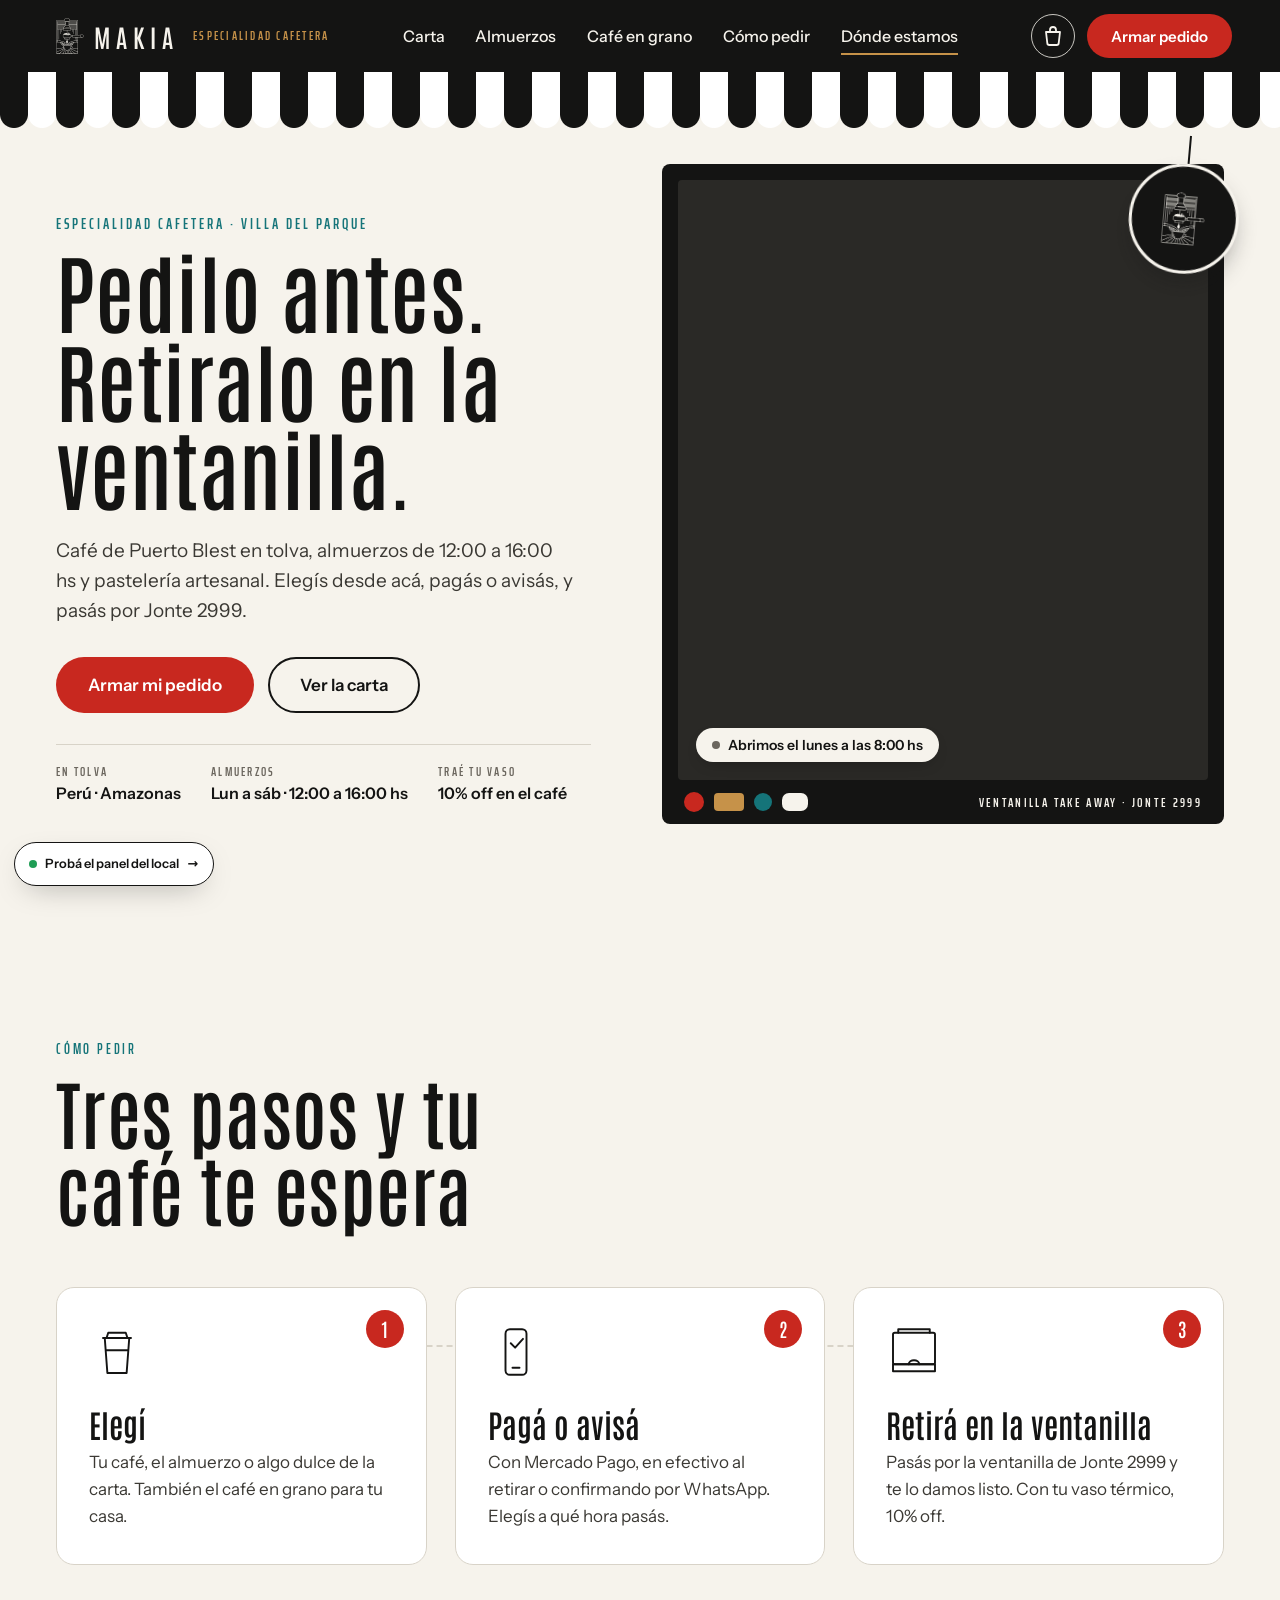
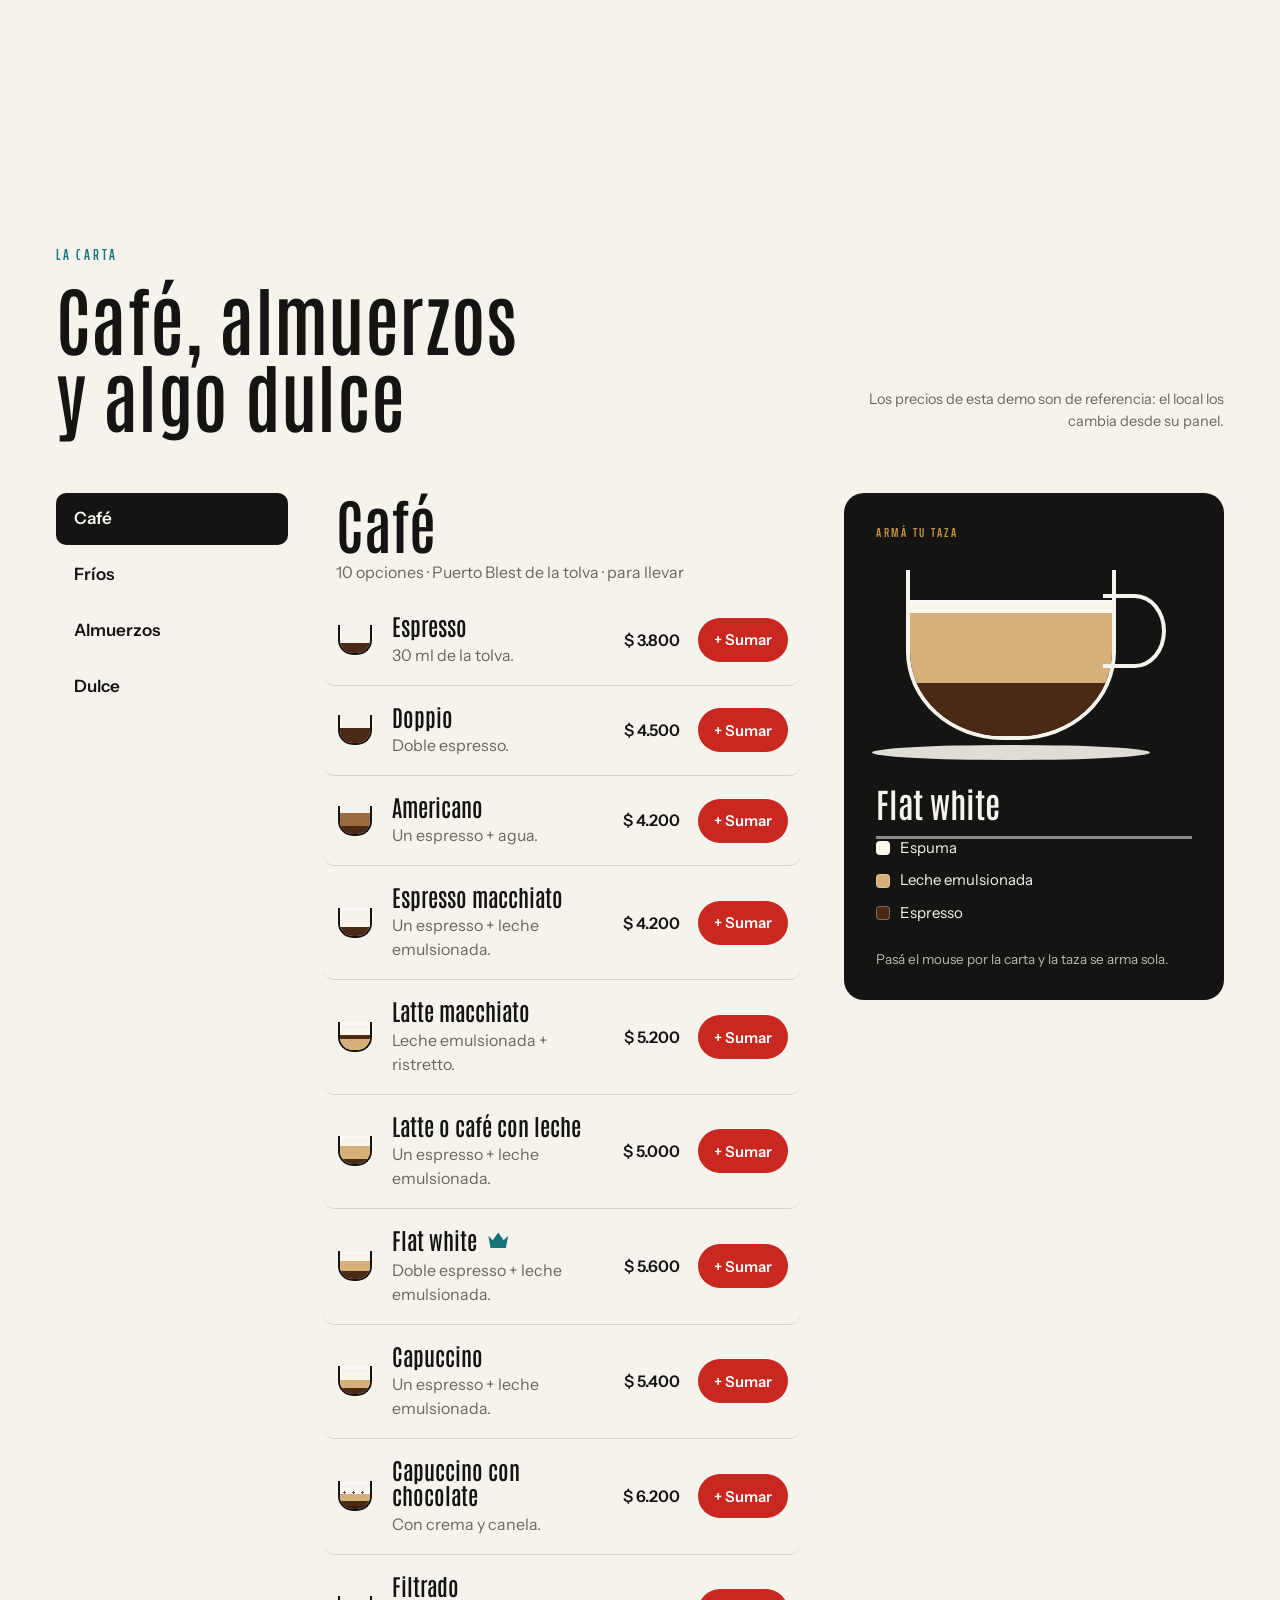
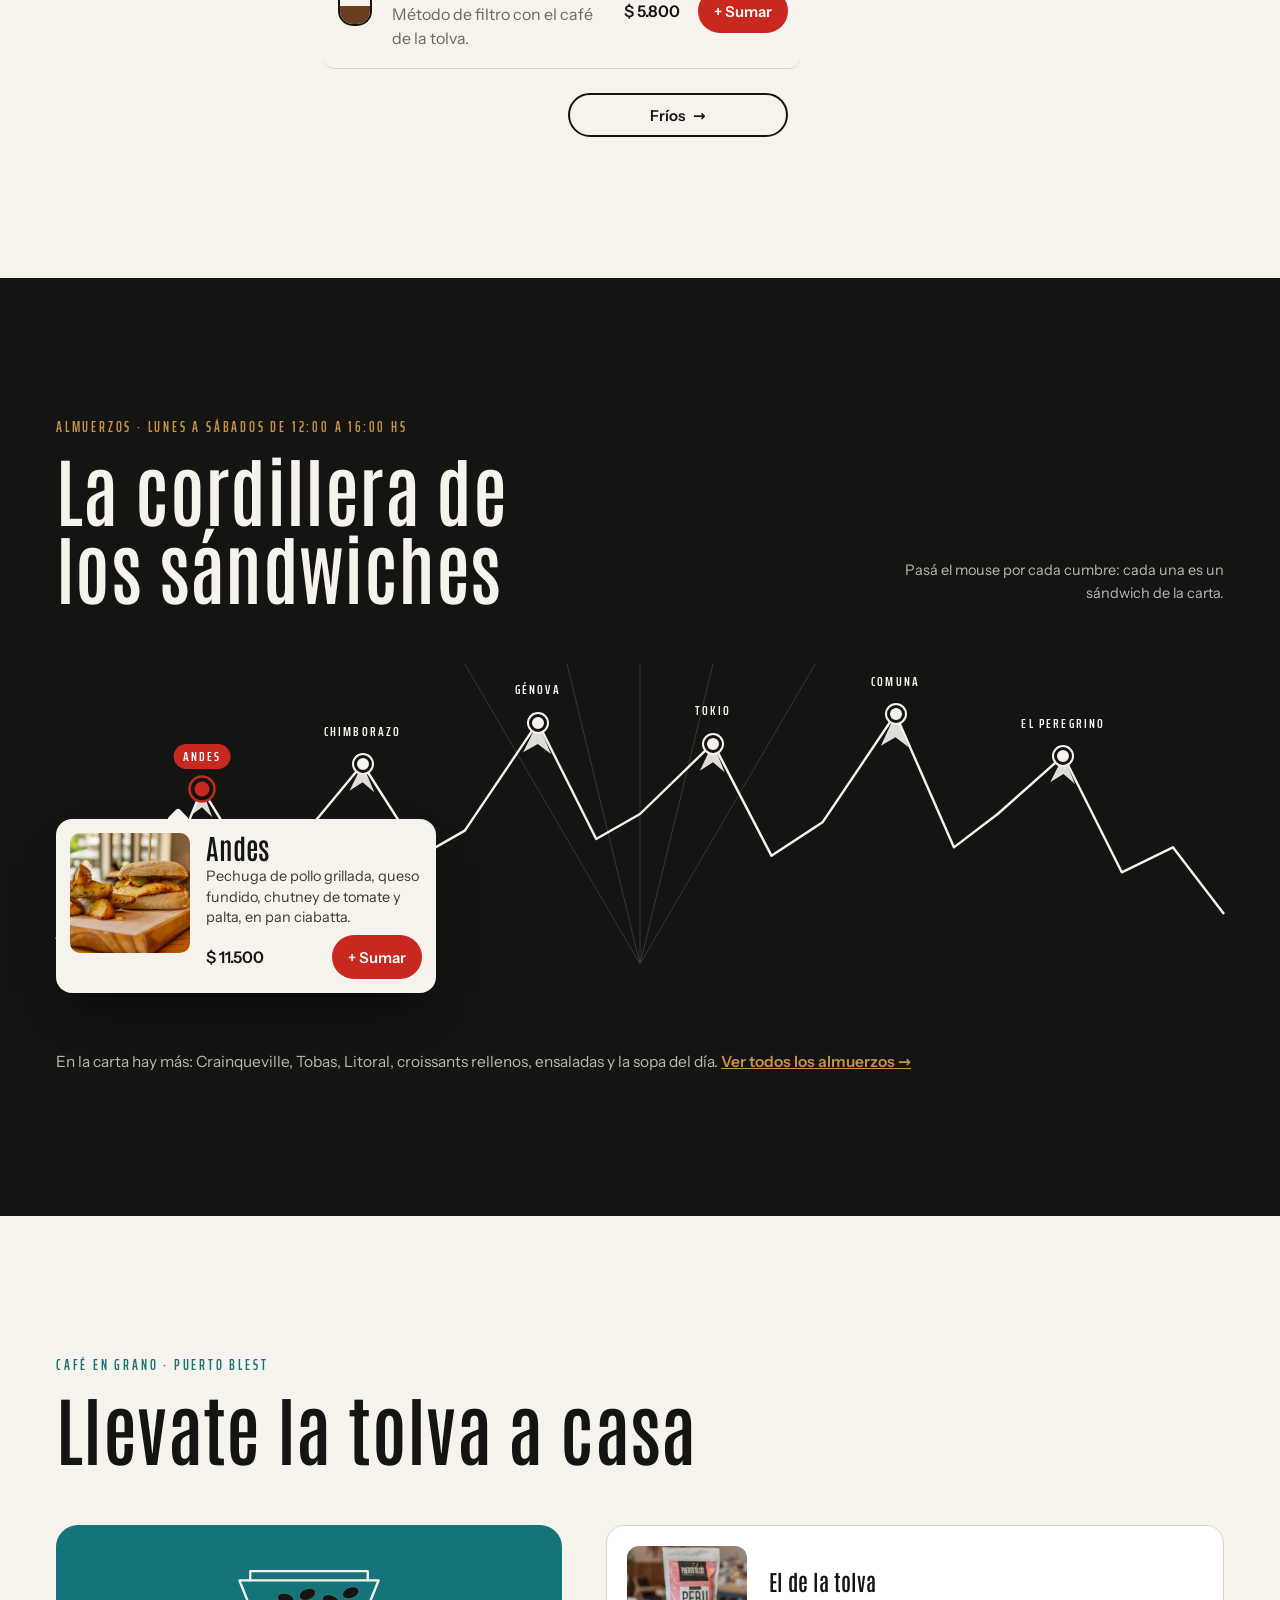
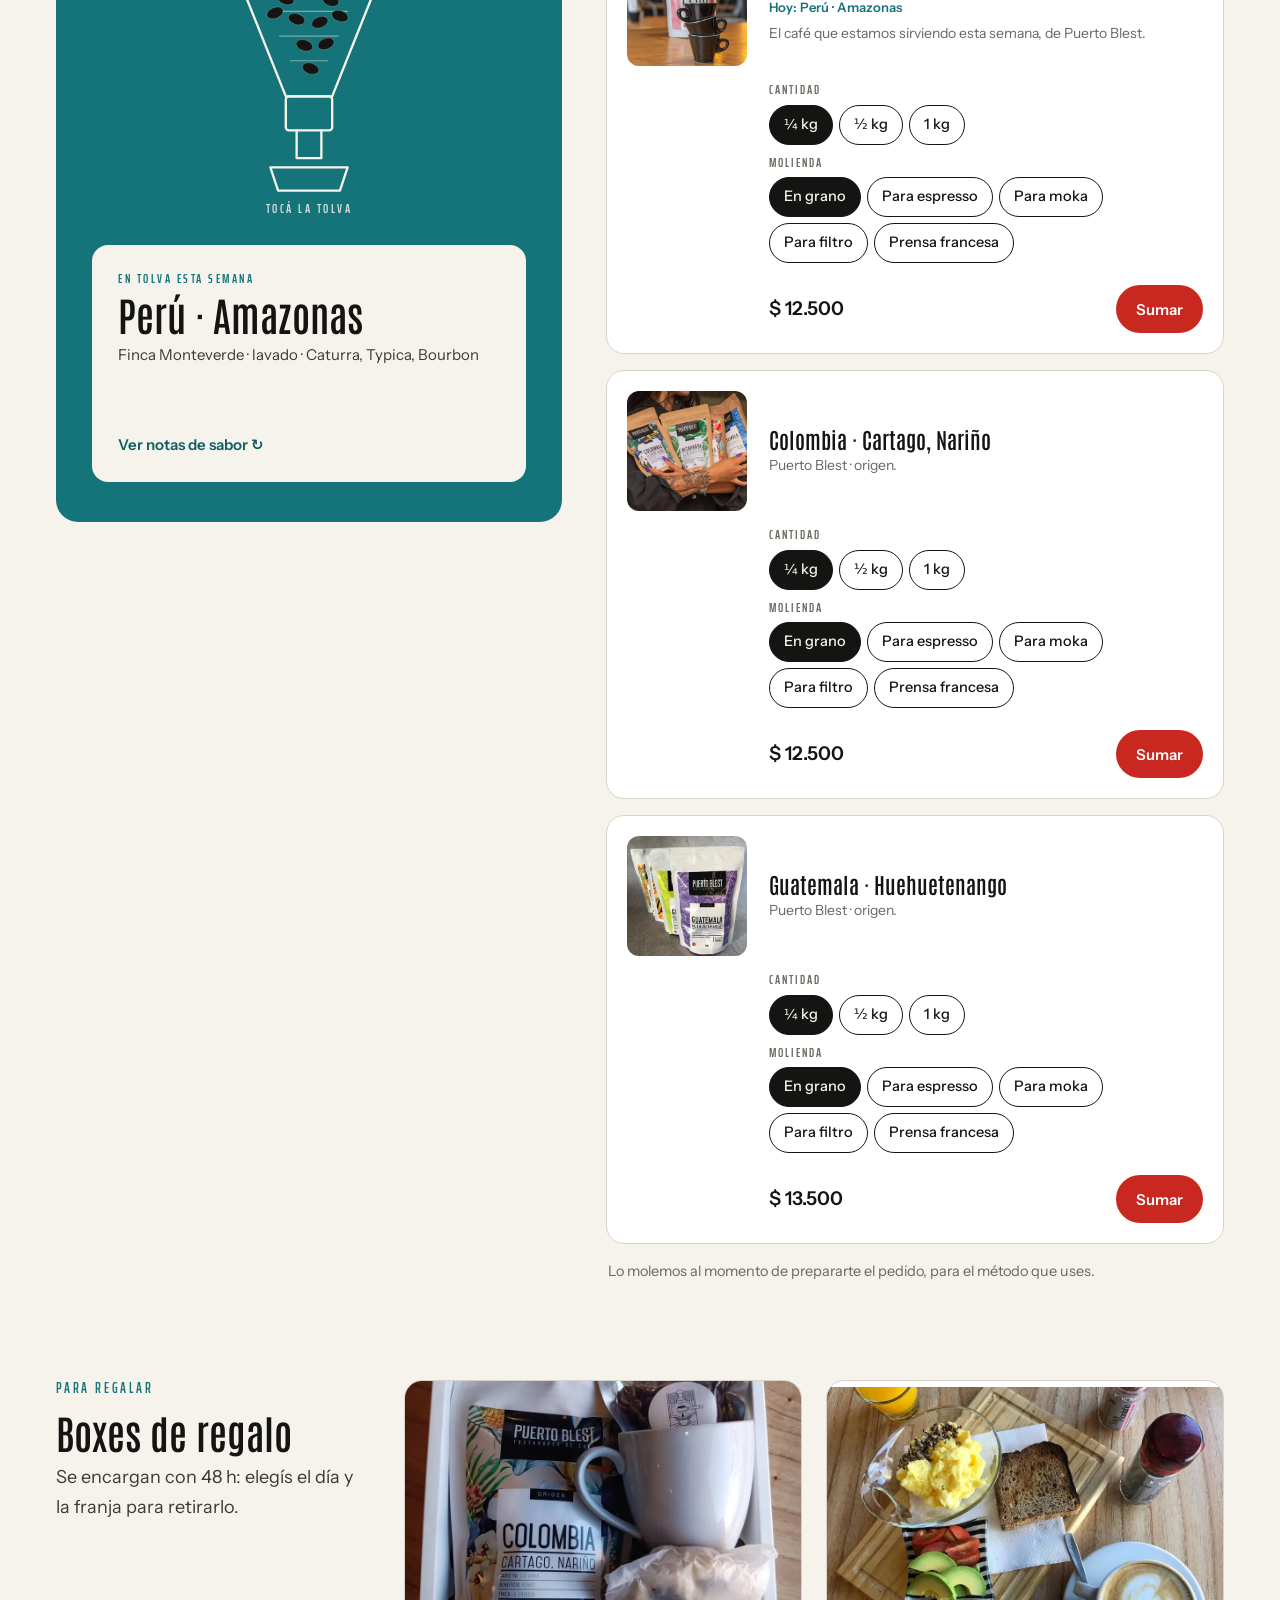
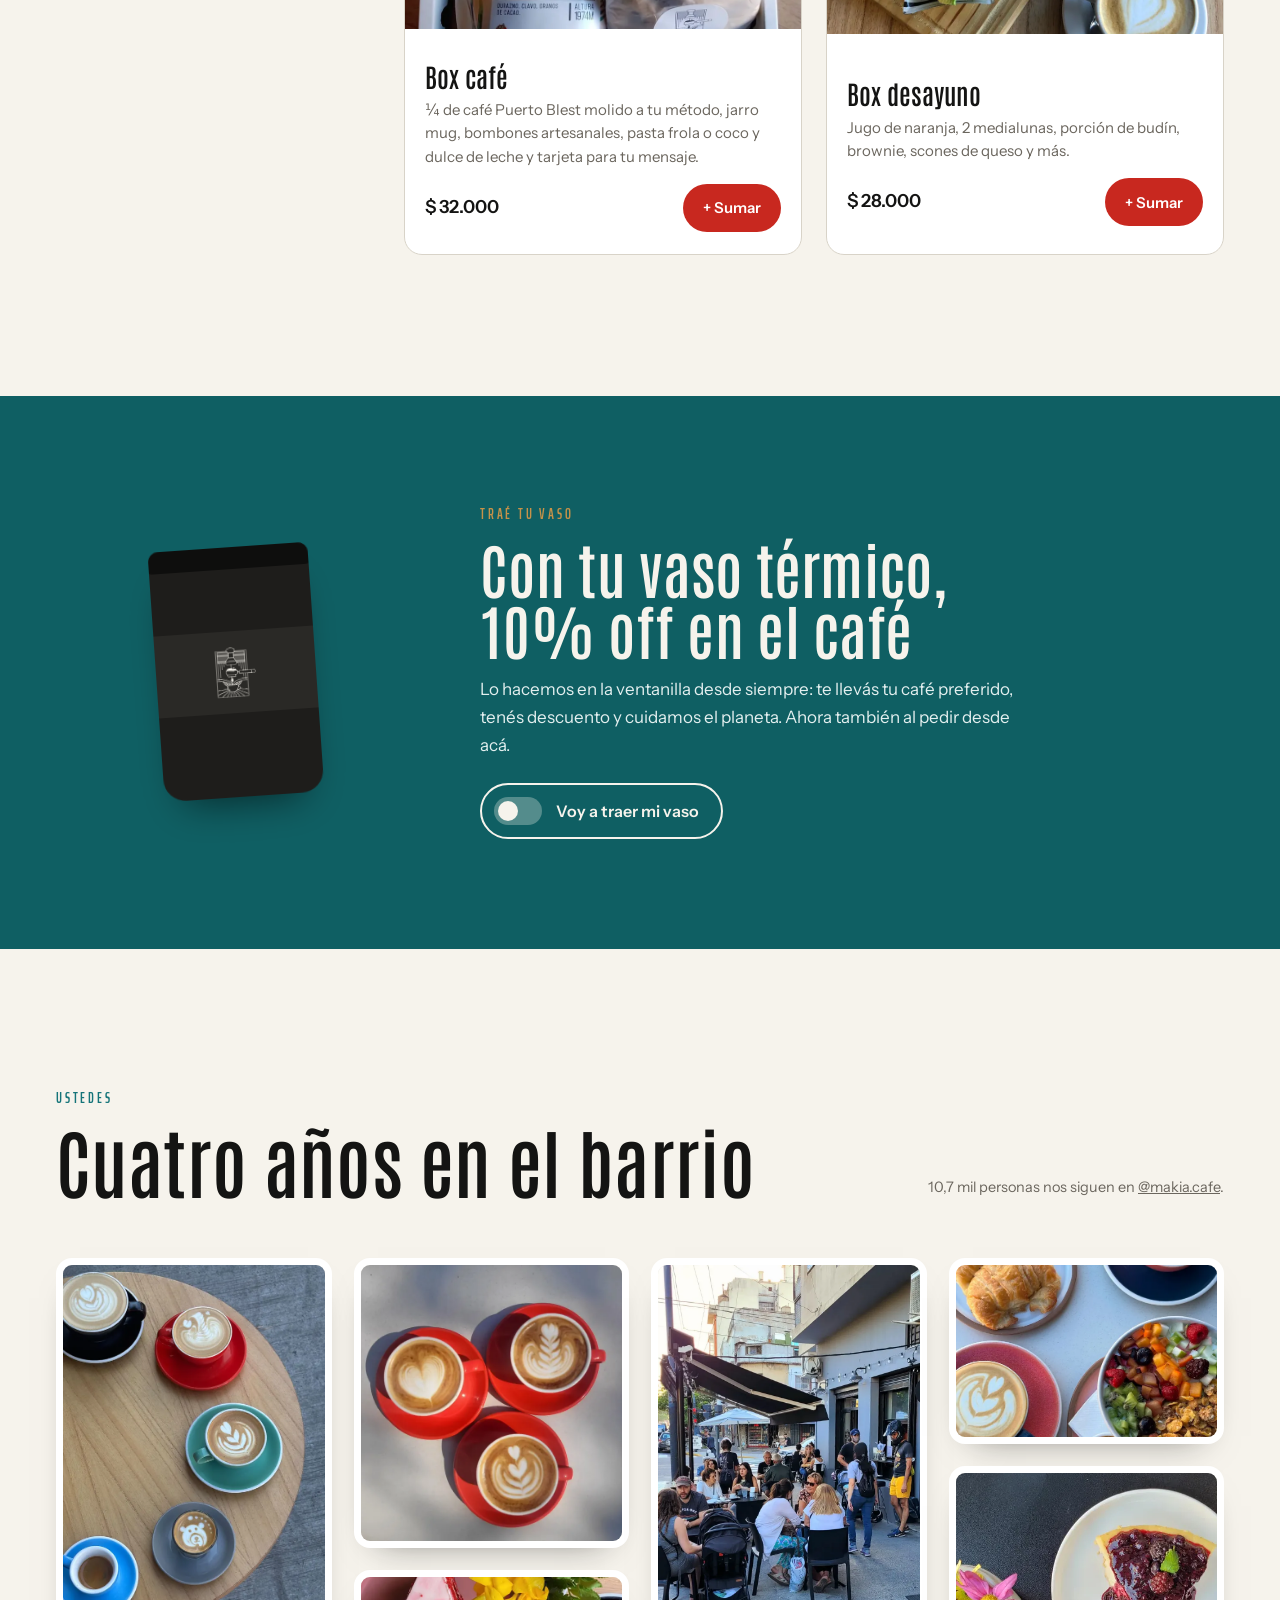
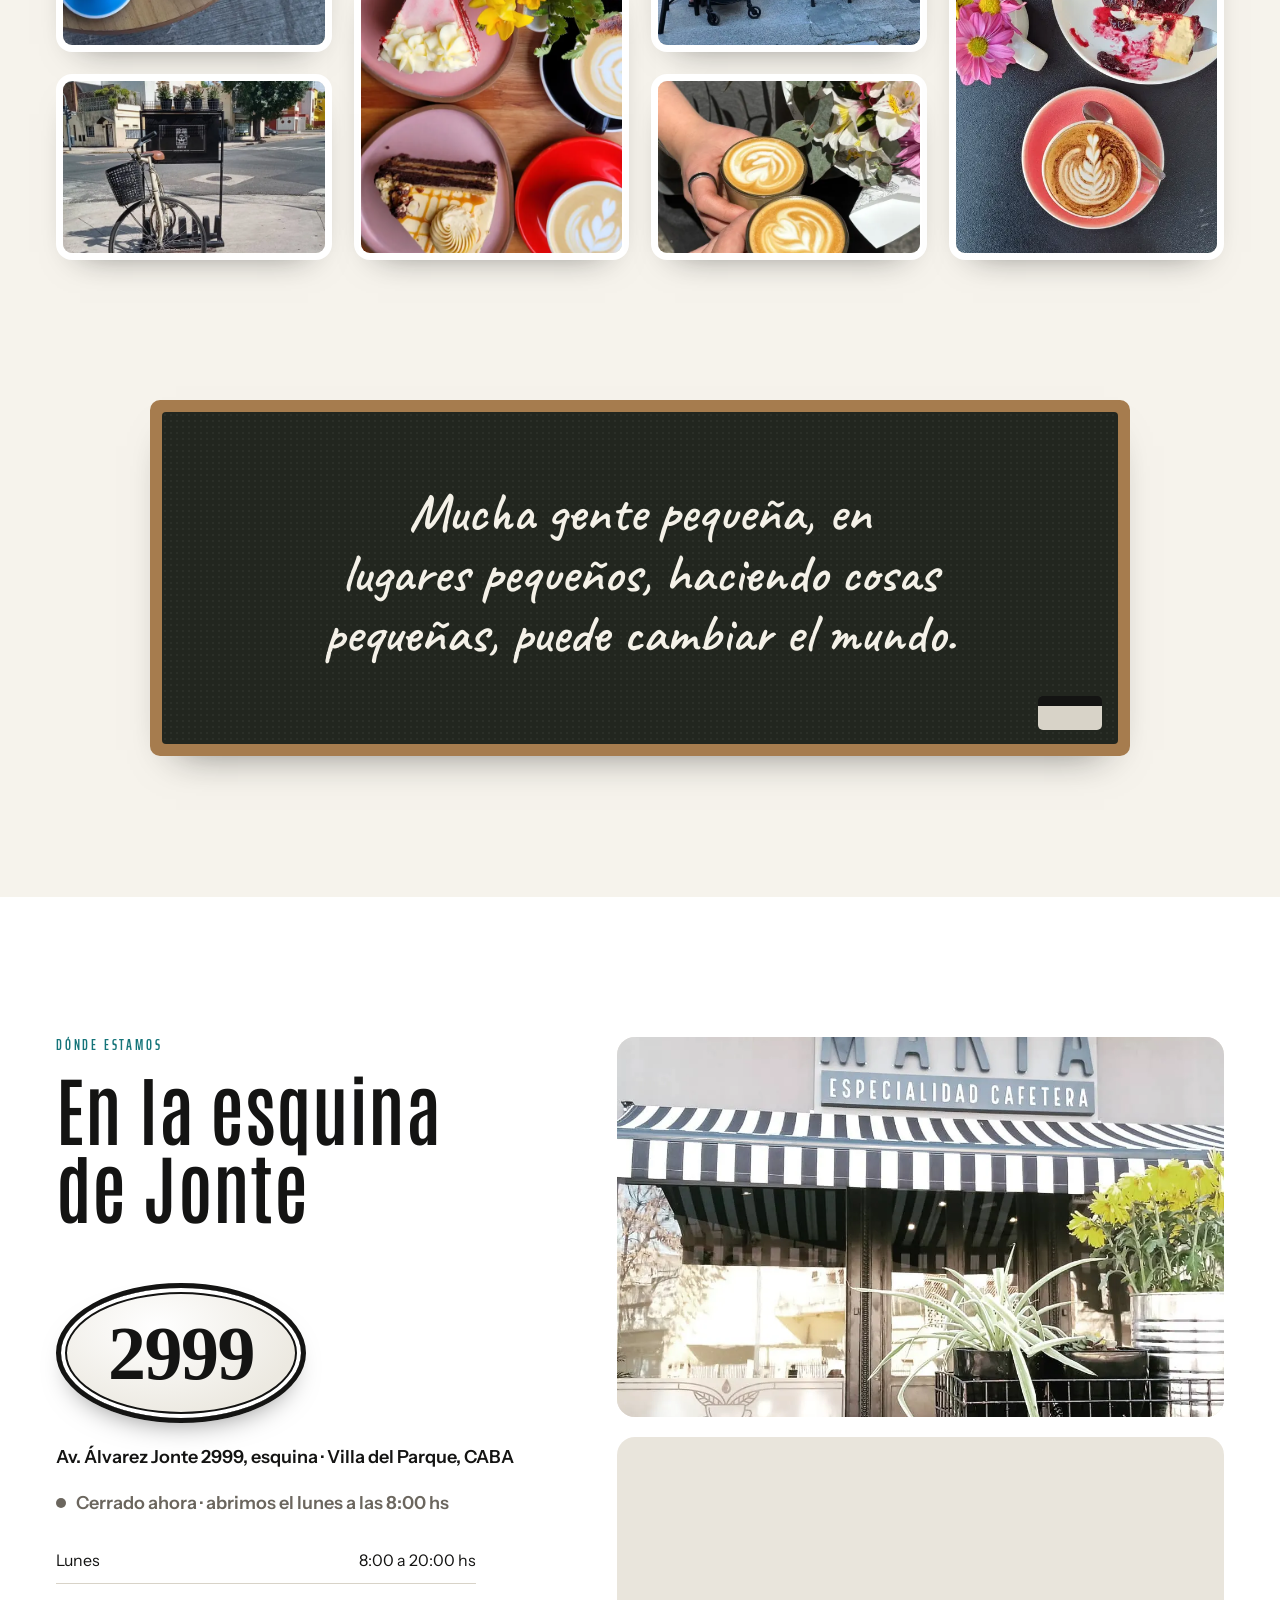
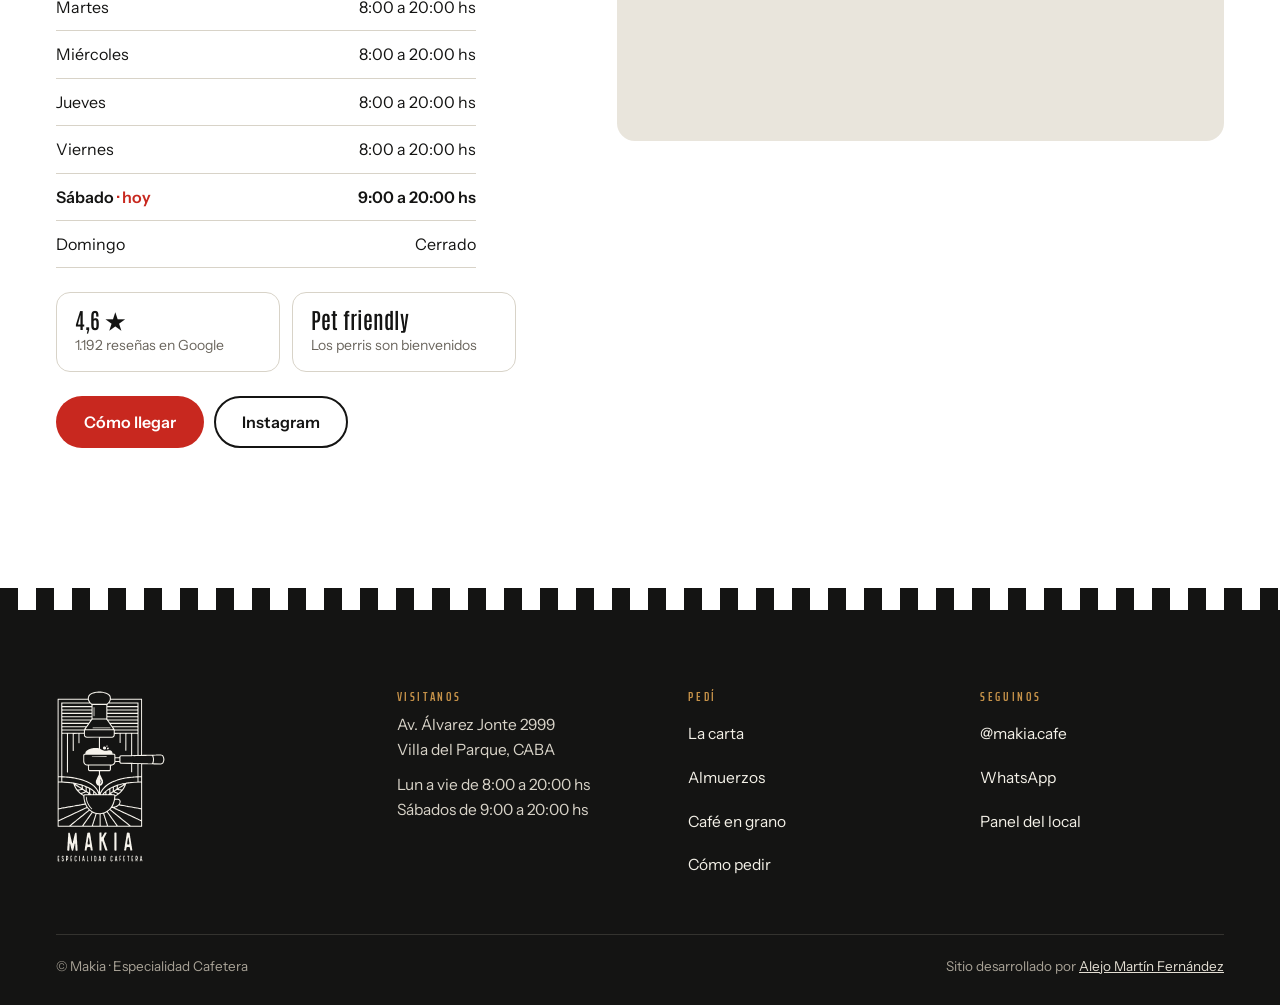
==== commit 4237c276: "Salida de la intro con persiana, barra de pedido en celu y ajustes de usabilidad mobile Co-Authored-" ====
--- a/index.html
+++ b/index.html
@@ -31,7 +31,7 @@
 <link rel="preload" as="image" href="img/h/hero-d.webp" imagesrcset="img/h/hero-d.webp 1100w, img/h/hero-d-lg.webp 1600w" imagesizes="(min-width: 1320px) 600px, 46vw" media="(min-width: 900px)">
 <link rel="stylesheet" href="css/fuentes.css?v=1">
 <link rel="stylesheet" href="kit/kit.css?v=4">
-<link rel="stylesheet" href="css/makia.css?v=2">
+<link rel="stylesheet" href="css/makia.css?v=3">
 </head>
 <body>
 
@@ -425,6 +425,6 @@
   </figure>
 </div>
 
-<script type="module" src="js/makia.js?v=2"></script>
+<script type="module" src="js/makia.js?v=3"></script>
 </body>
 </html>
--- a/css/makia.css
+++ b/css/makia.css
@@ -68,15 +68,23 @@
    INTRO: baja el toldo, se arma el logo, cae la gota, sube la persiana
    ========================================================= */
 .intro { display: none; }
-.con-intro .intro { display: grid; place-items: center; position: fixed; inset: 0; z-index: 10000; background: var(--negro); animation: intro-seguro 0s linear 5s forwards; transition: transform .6s var(--ease-o); }
+.con-intro .intro, .intro.is-sale { display: grid; place-items: center; position: fixed; inset: 0; z-index: 10000; background: var(--negro); animation: intro-seguro 0s linear 5s forwards; will-change: transform; }
 .con-intro body { overflow: hidden; }
 .intro__toldo { position: absolute; left: 0; right: 0; top: 0; height: calc(var(--toldo-p) * 1.4 + var(--feston)); transform: translateY(-101%); animation: intro-toldo .5s var(--ease) .05s forwards; display: flex; flex-direction: column; }
 .intro__toldo .toldo { flex: 1; }
-.intro__logo { position: relative; width: clamp(112px, 26vw, 150px); }
+.intro__logo { position: relative; width: clamp(112px, 26vw, 150px); transition: transform .45s var(--ease-o), opacity .35s; }
 .intro__logo img { width: 100%; height: auto; clip-path: inset(0 0 100% 0); animation: intro-logo .75s var(--ease-o) .35s forwards; }
 .intro__gota { position: absolute; left: 50%; top: 45.8%; width: 7%; aspect-ratio: 5 / 7; margin-left: -3.5%; border-radius: 50% 50% 50% 50% / 62% 62% 38% 38%; background: var(--rojo); opacity: 0; animation: intro-gota .38s cubic-bezier(.55,0,1,.45) 1.05s forwards; }
-.intro.is-fin { transform: translateY(-102%); }
-.intro.is-fin::after { content: ""; position: absolute; left: 0; right: 0; bottom: -18px; height: 18px; background: repeating-linear-gradient(90deg, #2a2926 0 4px, transparent 4px 9px); }
+/* SALIDA: el logo se achica y se va, aparecen las tablillas y la persiana sube dejando ver la web */
+.intro::before { content: ""; position: absolute; inset: 0; background: repeating-linear-gradient(180deg, rgba(246,243,236,.07) 0 2px, transparent 2px 22px); opacity: 0; transition: opacity .3s; pointer-events: none; }
+.intro::after { content: ""; position: absolute; left: 0; right: 0; bottom: 0; height: 26px; background: linear-gradient(#2a2926, #1d1c1a); border-top: 2px solid #3a3935; box-shadow: 0 14px 26px rgba(0,0,0,.45); transform: translateY(100%); transition: transform .3s var(--ease); }
+.intro.is-sale .intro__logo { transform: translateY(-14px) scale(.9); opacity: 0; }
+.intro.is-sale .intro__toldo { transition: transform .4s var(--ease-o); transform: translateY(-101%); animation: none; }
+.intro.is-sale::before { opacity: 1; }
+.intro.is-sale::after { transform: translateY(0); }
+.intro.is-fin { transform: translateY(calc(-100% - 40px)); transition: transform .75s cubic-bezier(.7,0,.25,1); }
+.listo .hero { animation: web-entra .9s var(--ease) both; }
+@keyframes web-entra { from { transform: translateY(26px); } }
 @keyframes intro-toldo { 70% { transform: translateY(4%); } to { transform: none; } }
 @keyframes intro-logo { to { clip-path: inset(0 0 0 0); } }
 @keyframes intro-gota { 0% { opacity: 1; transform: translateY(0) scale(.6); } 100% { opacity: 0; transform: translateY(260%) scale(1); } }
@@ -640,3 +648,18 @@
 .kit-line__img--na { background: var(--negro) url(../img/icono-crema.svg) center / 38% no-repeat; }
 @media (max-width: 1023px) { .kit-demo-pill { transition: opacity .35s, transform .35s var(--ease); } .pill-fuera .kit-demo-pill { opacity: 0 !important; transform: translateY(20px) !important; pointer-events: none; } }
 .kit-tag--veggie { color: var(--turq); }
+
+/* celu/tablet: el pedido es una barra fija abajo (no tapa los botones de "Sumar" de la derecha) */
+@media (max-width: 1023px) {
+  .kit-fab { left: max(12px, env(safe-area-inset-left)); right: max(12px, env(safe-area-inset-right)); bottom: max(12px, env(safe-area-inset-bottom)); min-height: 60px; padding: .5rem 1.1rem .5rem .55rem; gap: .75rem; }
+  .kit-fab__txt { flex: 1; flex-direction: row; align-items: center; justify-content: space-between; gap: 12px; }
+  .kit-fab__total { font-size: 1.05rem; }
+  .kit-fab__total::after { content: "  →"; white-space: pre; opacity: .8; }
+  .kit-fab__n { top: -8px; left: -6px; }
+  html.kit-has-cart body { padding-bottom: calc(84px + env(safe-area-inset-bottom)); }
+  html.kit-has-cart { scroll-padding-bottom: 96px; }
+  html.kit-has-cart .kit-demo-pill { bottom: calc(max(12px, env(safe-area-inset-bottom)) + 74px) !important; }
+}
+.lb-abierto .kit-fab, .lb-abierto .kit-demo-pill { opacity: 0 !important; pointer-events: none; }
+.donde__estado { align-items: baseline; } .donde__estado i { flex: none; top: -1px; }
+@media (max-width: 1023px) { .pie { padding-bottom: calc(84px + env(safe-area-inset-bottom)); } }
